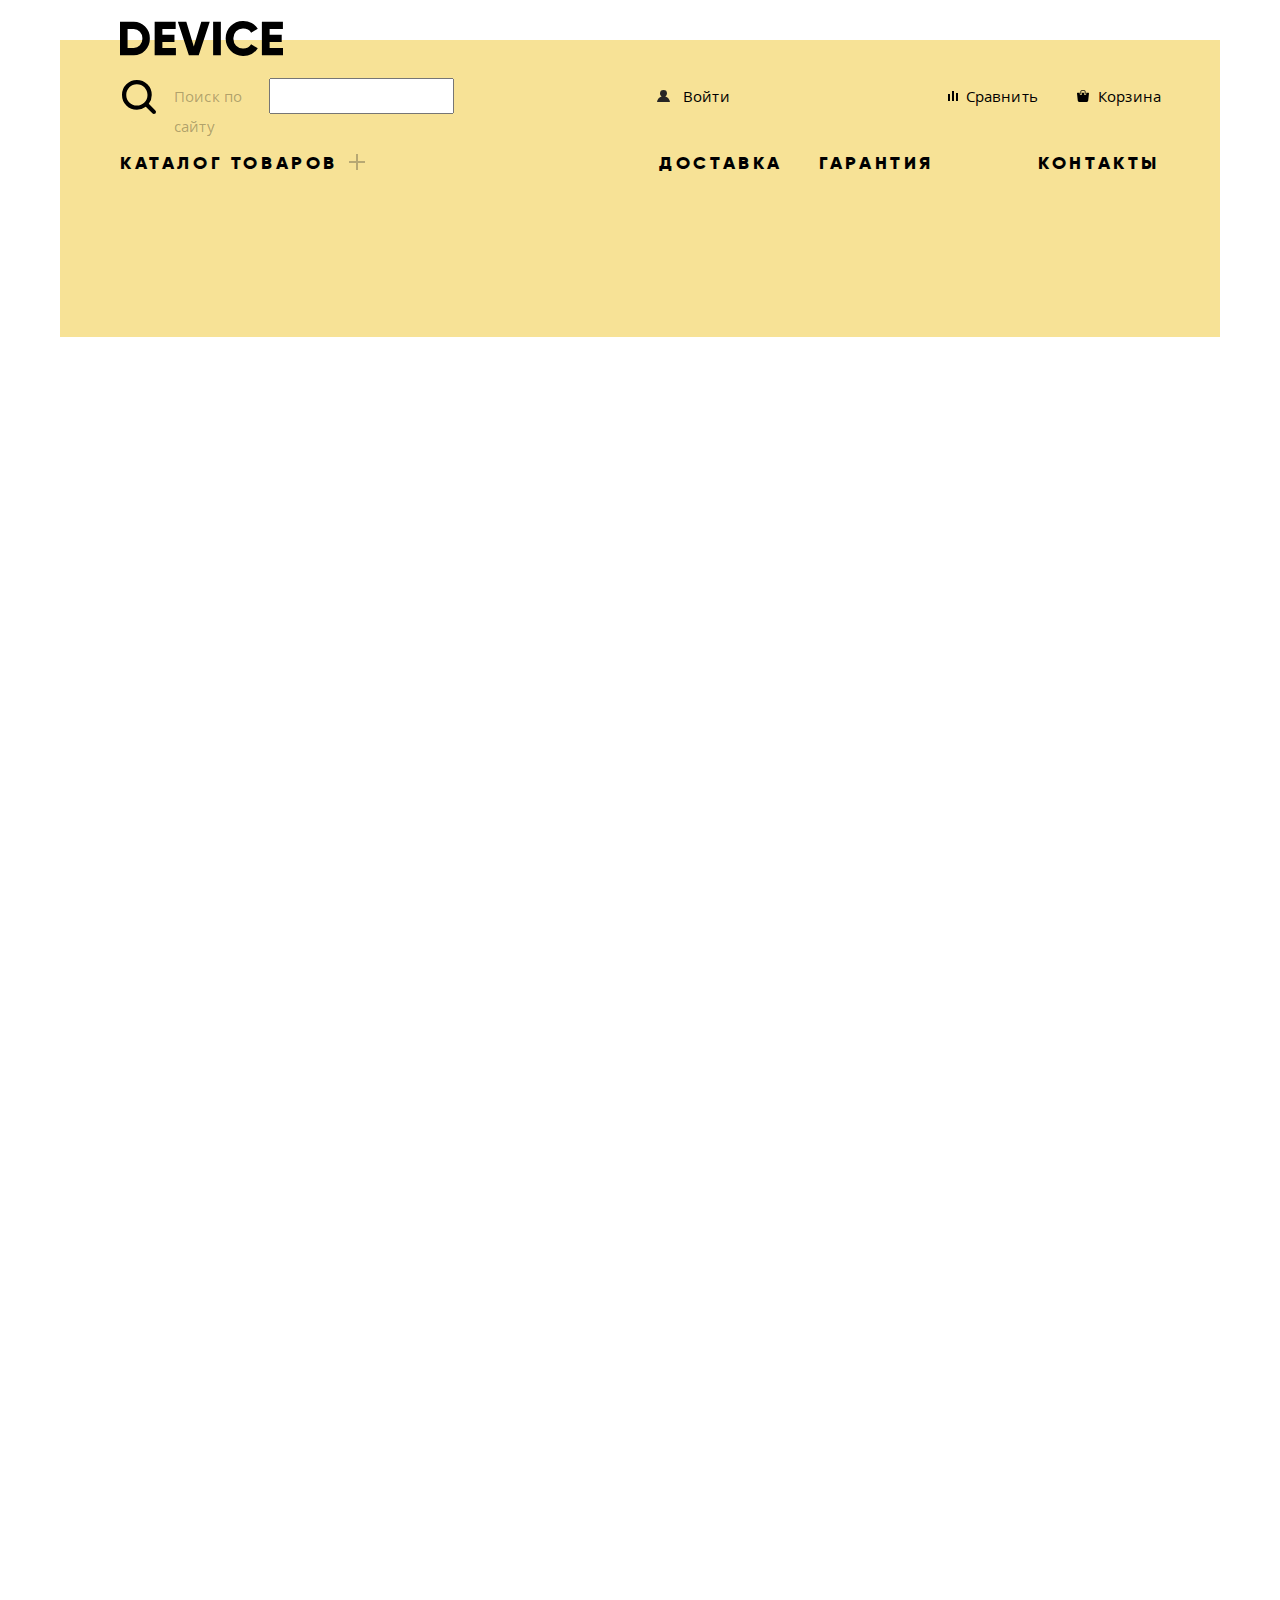
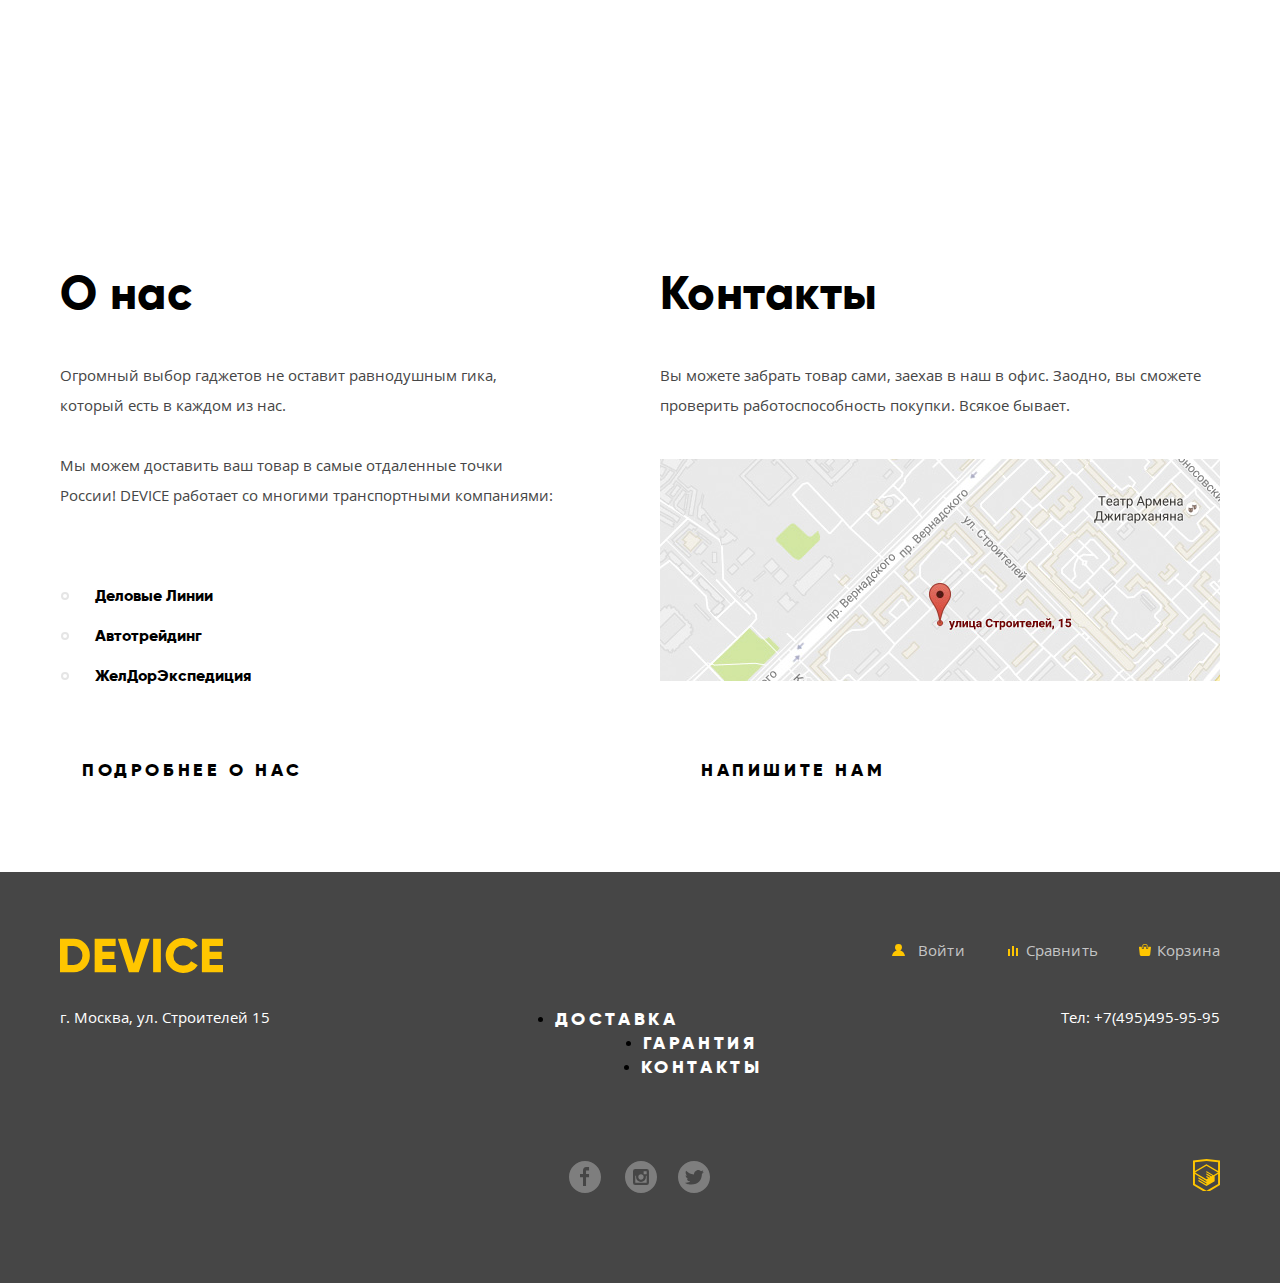
==== index.html @ fe80b80b "Внес правки в задание" ====
<!DOCTYPE html>
<html lang="ru">
  <head>
    <meta charset="utf-8">   
    <title>HTML Academy: Девайс</title>
    <link href="css/normalize.css" rel="stylesheet">
	<link href="css/style.css" rel="stylesheet" type="text/css">
  </head>
  <body>
	<header class="header-index container">
		<section class="user-nav">
			<h3 class="visually-hidden">Личный кабинет</h3>
			<a class="logo-header">
				<img src="img/device.svg" name="Лого" alt="Логотип Device">
			</a>
			<div class="user-nav-wrapper">
				<form class="form-wrapper" action="#" method="post">
					<img class="search-pic" src="img/search.svg">
		        	<label class="form-search" for="search">Поиск по сайту</label>
		       		<input type="search" name="search" id="search">
		       	</form>
	       		<div class="user-list-wrapper">
					<ul class="user-list">
						<li><a class="login-link" href="login.html">Войти</a></li>
					</ul>
					<ul class="purchase-list">
						<li><a class="compare-link" href="#">Сравнить</a></li>
						<li><a class="cart-link" href="#">Корзина</a></li>
					</ul>
				</div>
			</div>
	  	</section>
	    <nav class="header-navigation">
	        <ul class="nav-list">
	        	<li><a class="catalog-link" href="#">Каталог товаров</a>
	        		<ul class="items-list">
	        			<li><a href="#">Виртуальная реальность</a></li>
	        			<li><a href="#">Моноподы для селфи</a></li>
	        			<li><a href="#">Экшн-камер</a></li>
	        			<li><a href="#">Фитнес-браслеты</a></li>
	        			<li><a href="#">Умные часы</a></li>
	        			<li><a href="#">Квадрокоптеры</a></li>
	        		</ul> 
	        	</li>
	        	<li><a href="delivery.html">Доставка</a></li>
	        	<li><a href="warranty.html">Гарантия</a></li>
	        	<li><a href="contacts.html">Контакты</a></li>
	        </ul>
	    </nav>
    </header>
   
    <main class="main-tool">
    	<h1 class="visually-hidden">Интернет магазин DEVICE</h1>
	    <div class="container">
	    	<div class="container-main">
		    	<section class="main-section">
		    		<h2 class="main-head2">О нас</h2>
		    		<p class="main-paragraph">
		    			Огромный выбор гаджетов не оставит равнодушным гика, 
		    			который есть в каждом из нас. 
					</p>
					<p class="main-paragraph">
		    			Мы можем доставить ваш товар в самые отдаленные точки 
		    			России! DEVICE работает со многими транспортными компаниями:
		    		</p>
		    		<ul class="list">
			          	<li><a href="#">Деловые Линии</a></li>
			          	<li><a href="#">Автотрейдинг</a></li>
			         	<li><a href="#">ЖелДорЭкспедиция</a></li>
		     		</ul>
		    		<a class="main-details" href="#">Подробнее о нас</a>
		    	</section>
				<section class="contacts-section">
					<h2 class="contacts-head">Контакты</h2>
					<p class="contacts-text">
						Вы можете забрать товар сами, заехав в наш в офис. Заодно, вы сможете 
						проверить работоспособность покупки. Всякое бывает.
					</p>
					<div class="main-map" id="map">
						<a class="map-link"><img src="img/map-jpg.jpg" alt="Карта"></a>			
					</div>
					<a class="contact-us" href="">Напишите нам</a>
				</section>
			</div>
		</div>
		<div class="popup">
			<form action="#" method="post">
				<p>
					<label for="Ваше имя:">Ваше имя:</label>
					<input type="text" name="Ваше имя:" placeholder="Имя Фамилия">
				<p>
					<label for="Ваш e-mail:">Ваш e-mail:</label>
					<input type="text" name="Ваш e-mail:" placeholder="email@example.c">
				</p>
				<p>
					<textarea name="comment" id="comment-field" rows="10" placeholder="В свободной форме">Текст письма</textarea>
					<input type="submit" value="Отправить">
				</p>
		</form>
		</div>
		<div class="popup">
			<a href="#"><img src="img/map-big-jpg.jpg" alt="Карта"></a>	
		</div>
    </main>
    <footer class="footer-index">
    	<div class="container">
    		<section class="user-nav-footer">
	    		<h3 class="visually-hidden">Личный кабинет</h3>
				<a class="logo-footer"><img src="img/logo_mc.svg" name="Лого" alt="Логотип Device"></a>
				<div class="footer-user-wrapper">
					<ul class="footer-ul">
						<li><a class="login-footer" href="#">Войти</a></li>
					</ul>
					<ul class="footer-pl">
						<li><a class="compare-footer" href="#">Сравнить</a></li>
						<li><a class="cart-footer" href="#">Корзина</a></li>
					</ul>
				</div>
	  		</section>
		  	<div class="footer-inf-part">
				<div class="adress">
					г. Москва, ул. Строителей 15
				</div>
				<div>
					<ul class="footer-nl">
						<li><a href="delivery.html">Доставка</a></li>
						<li><a href="warranty.html">Гарантия</a></li>
						<li><a href="contacts.html">Контакты</a></li>
					</ul>       
			  	</div>
	    		<div class="contact-number">
					Тел: +7(495)495-95-95
				</div>
			</div>
			<div class="footer-buttom">
				<ul class="social-link">
					<li>
						<a class="fb-footer" href="http://www.facebook.com"><span class="visually-hidden">facebook</span></a>
					</li>
					<li>
						<a class="inst-footer" href="http://www.instagram.com"><span class="visually-hidden">instagram</span></a>
					</li>
					<li>
						<a class="tw-footer" href="http://www.twitter.com"><span class="visually-hidden">twitter</span></a>
					</li>	
				</ul>
				<div class="html-ac">
					<a href="http://htmlacademy.ru"><span class="visually-hidden">HTML Academy</span></a>
				</div>
			</div>
    	</div>
    </footer>
</body>
</html>
---- css/style.css ----
@font-face {
	font-family: "Gilroy";
	src: url("../fonts/gilroylight.woff") format("woff");
	font-weight: lighter;
	font-style: normal;
}    

@font-face {
	font-family: "Gilroy";
	src: url("../fonts/gilroylight.woff2") format("woff2");
	font-weight: lighter;
	font-style: normal;
}

@font-face {
  font-family: "Gilroy";
  src: url("../fonts/gilroyextrabold.woff") format("woff");
  font-weight: bold;
  font-style: normal;
}

@font-face {
  font-family: "Gilroy";
  src: url("../fonts/gilroyextrabold.woff2") format("woff2");
  font-weight: bold;
  font-style: normal;
}


@font-face {
	font-family: "OpenSans";
	src: url("../fonts/opensanslight.woff") format("woff");
	font-weight: lighter;
	font-style: normal;
}

@font-face {
  font-family: "OpenSans";
  src: url("../fonts/opensanslight.woff2") format("woff2");
  font-weight: lighter;
  font-style: normal;
}

@font-face {
	font-family: "OpenSans";
	src: url("../fonts/opensans.woff") format("woff");
	font-weight: normal;
	font-style: normal;
}

@font-face {
  font-family: "OpenSans";
  src: url("../fonts/opensans.woff2") format("woff2");
  font-weight: normal;
  font-style: normal;
}

body {
	font-family: "Gilroy", "Arial", sans-serif;
  margin: 0;
  padding: 0;
}

.container {
  box-sizing: border-box;
  width: 1160px;
  margin: 0 auto;
}

.visually-hidden {
  position: absolute;
  clip: rect(0 0 0 0);
  width: 1px;
  height: 1px;
  margin: -1px;
}


/* index.html */
/* классы header начало */
.header-index {
  margin-top: 40px;
  padding-bottom: 161px;
  padding-left: 60px;
  padding-right: 60px;
  /*margin-bottom: ;*/
  background-color: rgba(240, 197, 46, 0.5);
  /*outline: 2px solid fuchsia;*/
}

.popup {
	display: none;
}

.form-wrapper {
  display: flex;
  padding: 0;
  margin: 0;
  justify-content: space-between;
}

.search-pic {
  padding-left: 2px;
  padding-top: 2px;
}

.form-search {
  font-family:"OpenSans", "Arial", sans-serif;
  font-size: 15px;
  font-weight: 300;
  font-style: normal;
  font-stretch: normal;
  line-height: 2;
  letter-spacing: 0.15px;
  text-align: left;
  padding-left: 18px;
  padding-top: 3px;
  color: rgba(0, 0, 0, 0.3);
}

.form-search:hover, 
.form-search:focus {
color: rgba(0, 0, 0, 0.6);
}

.form-search:active {
  color: #000000;
}



.user-nav-wrapper {
  display: flex;
  /*flex-wrap: wrap;*/
  justify-content: space-between;
  margin-top: 18px;
}



.user-nav {

  padding-top: 1px;
  /*outline: 2px solid fuchsia;*/
}


.logo-header {
  display: block;
  width: 163px;
  margin-top: -20px;
  /*outline: 2px solid red;*/
}

.logo-header:hover {
  opacity: 0.6;
}

.logo-header:active {
  opacity: 0.3;
}

.user-list-wrapper {
  display: flex;
  flex-wrap: wrap;
  /*justify-content: flex-end;*/
  padding: 0;
  margin: 0;

}
/*
.user-list {
  display: flex;
  margin: 0;
  padding: 0;
  list-style: none;
  background: rgba(234, 255, 45, 0.2);
  box-shadow: inset 0 0 0 2px rgb(234, 255, 45);
  
}
*/
.user-list {
  display: flex;
  margin: 0;
  padding: 0;

  list-style: none;
  
  
}

.user-list li {
  margin-right: 186px;
  padding-left: 30px;
  
}

.login-link {
  font-family:"OpenSans", "Arial", sans-serif;
  font-size: 15px;
  font-weight: 300;
  font-style: normal;
  font-stretch: normal;
  line-height: 2.4;
  letter-spacing: 0.15px;
  text-align: left;
  color: black;
  text-decoration: none;

  padding-left: 50px;
  position: relative;
  /*
  background: rgba(234, 255, 45, 0.2);
  box-shadow: inset 0 0 0 2px rgb(234, 255, 45);
  */
}

.login-link:hover {
  opacity: 0.6;
}

.login-link:active {
  opacity: 0.3;
}

.login-link::before {
  content: "";
  
  position: absolute;
  top: 4px;
  left: 24px;
  
  width: 16px;
  height: 18px;

  background-image: url("../img/user.svg");
  background-repeat: no-repeat;
  background-position: 0 0; 
}

.login-link:hover::before {
  opacity: 0.6;
}

.login-link:active::before {
  opacity: 0.3;
}

/*.purchase-list {
  display: flex;
  margin: 0;
  padding: 0;
  list-style: none;
  outline: 2px solid orange;
}*/

.purchase-list {
  display: flex;
  margin: 0;
  padding: 0;
  list-style: none;
  
}
.purchase-list li:nth-of-type(1) {
  margin: 0;
  padding: 0;
  margin-right: 10px;
}

.purchase-list li:nth-of-type(2) {
  margin: 0;
  padding: 0;
  margin-right: -1px;
}

.purchase-list a {
  font-family:"OpenSans", "Arial", sans-serif;
  font-size: 15px;
  font-weight: 300;
  font-style: normal;
  font-stretch: normal;
  line-height: 2.4;
  letter-spacing: 0.15px;
  text-align: left;
  color: black;
  text-decoration: none;
}

.purchase-list a:hover {
  opacity: 0.6;
}

.purchase-list a:active {
  opacity: 0.3;
}

.compare-link {
  padding-left: 50px;
  position: relative;
  /*
  background: rgba(234, 255, 45, 0.2);
  box-shadow: inset 0 0 0 2px rgb(234, 255, 45);
  */
}

.compare-link::before {
  content: "";

  position: absolute;
  top: 5px;
  left: 32px;
  
  width: 16px;
  height: 18px;

  background-image: url("../img/compare.svg");
  background-repeat: no-repeat;
  background-position: 0 0; 
}
 
 .cart-link {
  padding-left: 50px;
  position: relative;
  /*
  background: rgba(234, 255, 45, 0.2);
  box-shadow: inset 0 0 0 2px rgb(234, 255, 45);
  */

} 
.cart-link::before {
  content: "";

  position: absolute;
  top: 4px;
  left: 29px;
  
  width: 16px;
  height: 18px;

  background-image: url("../img/cart.svg");
  background-repeat: no-repeat;
  background-position: 0 0; 
}


/* пока это класс без свойств 
.header-navigation {
  */



.nav-list {
  display: flex;
  justify-content: space-between;
  margin: 0;
  padding: 0;
  margin-top: 38px;
  list-style: none;
  /*outline: 2px solid green;*/
}

.nav-list li {
  /*outline: 1px dotted fuchsia;*/
}

.nav-list li a {
  /*outline: 1px dashed blue;*/
}

.nav-list li:nth-of-type(1) {
  margin-right: 320px;
}
.nav-list li:nth-of-type(2) {
  margin-right: 35px;
}
.nav-list li:nth-of-type(3) {
  margin-right: 103px;
}


.nav-list a{
  font-size: 18px;
  font-weight: 800;
  font-style: normal;
  font-stretch: normal;
  line-height: 1.33;
  letter-spacing: 3.6px;
  text-align: left;
  color: #000000;
  text-transform: uppercase;
  text-decoration: none;
}

.nav-list a:hover {
  opacity: 0.6
}

.nav-list a:active {
  opacity: 0.3
}

.catalog-link {
  position: relative;
  /*
  background: rgba(234, 255, 45, 0.2);
  box-shadow: inset 0 0 0 2px rgb(234, 255, 45);
  */
}

.catalog-link::after {
  content: "";
  position: absolute;
  top: 2px;
  right: -27px;
  
  width: 16px;
  height: 18px;

  background-image: url("../img/plus.svg");
  background-repeat: no-repeat;
  background-position: 0 0; 
  opacity: 0.3;
}

.catalog-link:hover::after {
  opacity: 0.3;
}

.catalog-link:active::after {
  opacity: 0.3;
}


.items-list {
  list-style: none;
  margin: 0;
  padding: 0;
  display: none;
}

.items-list a {
  font-family:"OpenSans", "Arial", sans-serif;
  font-size: 15px;
  font-weight: 300;
  font-style: normal;
  font-stretch: normal;
  line-height: 2.4;
  letter-spacing: 0.15px;
  text-align: left;
  color: #000000;
  text-transform: none;
  text-decoration: none;
}

.items-list a:hover {
  opacity: 0.6;
}

.items-list a:active {
  opacity: 0.3;
}

.header-navigation {


}
/* классы в header закончились */
/* классы в main, начало*/

.main-tool {
  margin-top: 1467px;
  margin-bottom: 89px;
}

.container-main {
  display: flex;
  justify-content: space-between;
  padding-top: 27px;
  /*outline: 2px solid green;*/
}


.main-section {
  /*outline: 2px solid lightblue;*/
  margin: 0;
  padding: 0;
  padding-right: 105px;
}


.main-head2 {
  margin-bottom: 42px;
  font-family:"Gilroy", "Arial", sans-serif;
  font-size: 47px;
  font-weight: 800;
  font-style: normal;
  font-stretch: normal;
  line-height: 1.02;
  letter-spacing: 0.47px;
  text-align: left;
  color: #000000;

}
.main-paragraph {
  margin-top: 0;
  margin-bottom: 30px;
  
  
  font-family:"OpenSans", "Arial", sans-serif;
  font-size: 15px;
  font-weight: 300;
  font-style: normal;
  font-stretch: normal;
  line-height: 2;
  letter-spacing: normal;
  text-align: left;
  color: #464646;
}


.list {
  margin: 0;
  padding: 0;
  margin-top: 66px;
  margin-bottom: 63px;
  list-style: none;
}

.list a{
  font-family:"Gilroy", "Arial", sans-serif;
  font-size: 16px;
  font-weight: 800;
  line-height: 2.5;
  color: #000000;
  text-decoration: none;
}
.list li {
  margin: 0;
  padding: 0;
  margin-left: 35px;
  position: relative;
}

.list li::before {
  content: "";

  width: 4px;
  height: 4px;
  border: 2px solid #e5e5e5;
  border-radius: 50%;
  position: absolute;
  
  left: -34px;
  top: 16px;

}


.main-details {
  margin: 0;
  padding: 0;
  margin-left: 22px;
  font-family:"Gilroy", "Arial", sans-serif;
  font-size: 18px;
  font-weight: 800;
  font-style: normal;
  font-stretch: normal;
  line-height: 1.33;
  letter-spacing: 3.6px;
  text-align: center;
  color: #000000;
  text-decoration: none;
  text-transform: uppercase;
}

.contacts {
  font-family:"Gilroy", "Arial", sans-serif;
  font-size: 47px;
  font-weight: 800;
  font-style: normal;
  font-stretch: normal;
  line-height: 1.02;
  letter-spacing: 0.47px;
  text-align: left;
  color: #000000;

}


.contacts-section {
  margin: 0;
  padding: 0;
  
}


.contacts-head {
  margin-bottom: 42px;
  font-family:"Gilroy", "Arial", sans-serif;
  font-size: 47px;
  font-weight: 800;
  font-style: normal;
  font-stretch: normal;
  line-height: 1.02;
  letter-spacing: 0.47px;
  text-align: left;
  color: #000000;
}

.contacts-text {
  margin: 0;
  padding: 0;
  margin-top: 5px;
  margin-bottom: 39px;
  font-family:"OpenSans", "Arial", sans-serif;
  font-size: 15px;
  font-weight: 300;
  font-style: normal;
  font-stretch: normal;
  line-height: 2;
  letter-spacing: normal;
  text-align: left;
  color: #464646;
}


.main-map {
  margin: 0;
  padding: 0;
  margin-bottom: 74px;
}



.contact-us {
  margin: 0;
  padding: 0;
  margin-left: 41px;
  font-family:"Gilroy", "Arial", sans-serif;
  font-size: 18px;
  font-weight: 800;
  font-style: normal;
  font-stretch: normal;
  line-height: 1.33;
  letter-spacing: 3.6px;
  text-align: center;
  color: #000000;
  text-decoration: none;
  text-transform: uppercase;
}

/* классы в main закончились */
/* классы в footer начало */

.user-nav-footer {
  display: flex; 
  justify-content: space-between;
  padding-top: 1px;
  margin-bottom: 15px;
  /*outline: 2px solid fuchsia;*/
}


.footer-user-wrapper {
  display: flex;
  justify-content: flex-end;
  margin-top: 14px;
  /*outline: 2px solid blue;*/

}

.footer-ul {
  display: flex;
  margin: 0;
  padding: 0;
  margin-right: -21px;
  list-style: none;
  /*outline: 2px solid black;*/
}

.footer-ul li {
  padding: 0;
  margin: 0;
}
  

  /*outline: 2px dotted blue;*/


/*
.footer-ul li:nth-of-type(1) {
  padding-left: 27px;
}
*/

.login-footer {
  font-family:"OpenSans", "Arial", sans-serif;
  font-size: 15px;
  font-weight: 300;
  font-style: normal;
  font-stretch: normal;
  line-height: 2.4;
  letter-spacing: 0.15px;
  text-align: left;
  color: rgba(255, 255, 255, 0.7);
  text-decoration: none;

  padding-left: 50px;
  position: relative;
  /*
  background: rgba(234, 255, 45, 0.2);
  box-shadow: inset 0 0 0 2px rgb(234, 255, 45);
  */
}

.login-footer:hover {
  color: rgba(255, 255, 255, 1);
}

.login-footer:active {
  color: rgba(255, 255, 255, 0.3);
}


.login-footer::before {
  content: "";
  
  position: absolute;
  top: 4px;
  left: 24px;
  
  width: 16px;
  height: 18px;

  background-image: url("../img/user_footer.svg");
  background-repeat: no-repeat;
  background-position: 0 0; 
}

.login-footer:hover::before {
  opacity: 0.6;
}

.login-footer:active::before {
  opacity: 0.3;
}

.footer-pl {
  display: flex;
  margin: 0;
  padding: 0;
  list-style: none;
  /*outline: 2px solid orange;*/
  
}

.footer-pl li {
  margin: 0;
  padding: 0;
  margin-left: 20px;
  /*outline: 1px dotted yellow;*/
}

.footer-pl li:nth-of-type(1) {
  margin-left: 32px;
}

.footer-pl li:nth-of-type(2) {
  margin-left: 9px;
}

.footer-pl a {
  font-family:"OpenSans", "Arial", sans-serif;
  font-size: 15px;
  font-weight: 300;
  font-style: normal;
  font-stretch: normal;
  line-height: 2.4;
  letter-spacing: 0.15px;
  text-align: left;
  color: rgba(255, 255, 255, 0.7);
  text-decoration: none;
}

.footer-pl a:hover {
  color: rgba(255, 255, 255, 1);
}

.footer-pl a:active {
  color: rgba(255, 255, 255, 0.3);
}


.compare-footer {
  padding-left: 50px;
  position: relative;
  /*
  background: rgba(234, 255, 45, 0.2);
  box-shadow: inset 0 0 0 2px rgb(234, 255, 45);
  */
}

.compare-footer::before {
  content: "";
  
  position: absolute;
  top: 6px;
  left: 32px;
  
  width: 16px;
  height: 18px;

  background-image: url("../img/compare_footer.svg");
  background-repeat: no-repeat;
  background-position: 0 0; 
}

.compare-footer:hover::before {
  opacity: 0.6;
}

.compare-footer:active::before {
  opacity: 0.3;
}

.cart-footer {
  padding-left: 50px;
  position: relative;
  /*
  background: rgba(234, 255, 45, 0.2);
  box-shadow: inset 0 0 0 2px rgb(234, 255, 45);
  */
}

.cart-footer::before {
  content: "";
  
  position: absolute;
  top: 4px;
  left: 32px;
  
  width: 16px;
  height: 18px;

  background-image: url("../img/cart_footer.svg");
  background-repeat: no-repeat;
  background-position: 0 0; 
}

.cart-footer:hover::before {
  opacity: 0.6;
}

.cart-footer:active::before {
  opacity: 0.3;
}




.footer-inf-part {
  display: flex;
  justify-content: space-between;
  margin: 0;
  padding: 0;
  list-style: none;
}

.adress-ct {
  display: flex;
  margin: 0;
  padding: 0;
  font-family:"OpenSans", "Arial", sans-serif;
  font-size: 15px;
  font-style: normal;
  font-stretch: normal;
  line-height: 2;
  letter-spacing: normal;
  margin-top: 10px;
  margin-right: 5px;
  color: #ffffff;
  /*outline: 2px solid orange;*/
}

.footer-nl-ct {
  display: flex;
  margin: 0;
  padding: 0;
  margin-top: 17px;
  list-style: none;
  justify-content: space-between;
}

.footer-nl-ct li:nth-of-type(1) {
  margin-left: -54px;
}
.footer-nl-ct li:nth-of-type(2) {
  margin-left: 34px;
}
.footer-nl-ct li:nth-of-type(3) {
  margin-left: 32px;
}

.footer-nl-ct a{
  font-family:"Gilroy", "Arial", sans-serif;
  font-size: 18px;
  font-weight: 800;
  font-style: normal;
  font-stretch: normal;
  line-height: 1.33;
  letter-spacing: 3.6px;
  text-align: left;
  color: #ffffff;
  text-transform: uppercase;
  text-decoration: none;
}

.footer-nl-ct a:hover {
  opacity: 0.6
}

.footer-nl-ct a:active {
  opacity: 0.3
}

.contact-number-ct {
  font-family:"OpenSans", "Arial", sans-serif;
  font-size: 15px;
  font-weight: 300;
  font-style: normal;
  font-stretch: normal;
  line-height: 2;
  letter-spacing: normal;
  margin-top: 10px;
  margin-left: 5px;
  color: #ffffff;
}

.footer-buttom-ct {
  display: flex;
  margin: 0;
  padding: 0;
  margin-top: 37px;
  justify-content: space-between;
  /*outline: 2px solid green;*/
}

.social-link-ct {
  display: flex;
  margin: 0;
  padding: 0;
  margin-left: 470px;
  justify-content: space-between;
  text-decoration: none;
  list-style: none;
  /*outline: 2px solid green;*/
}


.social-link-ct li:nth-of-type(1) {
  margin-left: 7px;
}
.social-link-ct li:nth-of-type(2) {
  margin-left: 6px;
}
.social-link-ct li:nth-of-type(3) {
  margin-left: 3px;
}

.social-link-ct a {
  font-family:"OpenSans", "Arial", sans-serif;
  font-size: 15px;
  font-weight: 300;
  font-style: normal;
  font-stretch: normal;
  line-height: 2.4;
  letter-spacing: 0.15px;
  text-align: left;
  color: rgba(255, 255, 255, 0.3);
  text-decoration: none;
}

.social-link-ct a:hover {
  color: rgba(255, 255, 255, 0.6);
}

.social-link-ct a:active {
  color: rgba(255, 255, 255, 0.1);
}

.fb-footer-ct {
  padding-left: 50px;
  position: relative;
  /*
  background: rgba(234, 255, 45, 0.2);
  box-shadow: inset 0 0 0 2px rgb(234, 255, 45);
  */
}

.fb-footer-ct::before {
  content: "";
  
  position: absolute;
  top: 6px;
  left: 32px;
  
  width: 35px;
  height: 32px;

  background-image: url("../img/fb.svg");
  background-repeat: no-repeat;
  background-position: 0 0;
  opacity: 0.3;
}

.fb-footer-ct:hover::before {
  opacity: 0.6;
}

.fb-footer-ct:active::before {
  opacity: 0.3;
}

.inst-footer-ct {
  padding-left: 50px;
  position: relative;
  /*
  background: rgba(234, 255, 45, 0.2);
  box-shadow: inset 0 0 0 2px rgb(234, 255, 45);
  */
}

.inst-footer-ct::before {
  content: "";
  
  position: absolute;
  top: 6px;
  left: 32px;
  
  width: 35px;
  height: 32px;

  background-image: url("../img/inst.svg");
  background-repeat: no-repeat;
  background-position: 0 0; 
  opacity: 0.3;
}

.inst-footer-ct:hover::before {
  opacity: 0.6;
}

.inst-footer-ct:active::before {
  opacity: 0.3;
}

.tw-footer-ct {
  padding-left: 50px;
  position: relative;
  /*
  background: rgba(234, 255, 45, 0.2);
  box-shadow: inset 0 0 0 2px rgb(234, 255, 45);
  */
}

.tw-footer-ct::before {
  content: "";
  
  position: absolute;
  top: 6px;
  left: 32px;
  
  width: 35px;
  height: 32px;

  background-image: url("../img/tw.svg");
  background-repeat: no-repeat;
  background-position: 0 0; 
  opacity: 0.3;
}

.tw-footer-ct:hover::before {
  opacity: 0.6;
}

.tw-footer-ct:active::before {
  opacity: 0.3;
}

.html-ac-ct {
  display: flex;
  margin: 0;
  padding: 0;
  margin-left: 0px;
  text-decoration: none;
  list-style: none;
  /*outline: 2px solid red;*/
}

.html-ac-ct a {
  font-family:"OpenSans", "Arial", sans-serif;
  font-size: 15px;
  font-weight: 300;
  font-style: normal;
  font-stretch: normal;
  line-height: 2.4;
  letter-spacing: 0.15px;
  text-align: left;
  color: rgba(255, 255, 255, 0.3);
  text-decoration: none;
}

.html-ac-ct a:hover {
  color: rgba(255, 255, 255, 0.6);
}

.html-ac-ct a:active {
  color: rgba(255, 255, 255, 0.1);
}

.html-ac-ct {
  padding-left: 50px;
  position: relative;
  /*
  background: rgba(234, 255, 45, 0.2);
  box-shadow: inset 0 0 0 2px rgb(234, 255, 45);
  */
}

.html-ac-ct::before {
  content: "";
  
  position: absolute;
  top: 12px;
  left: 23px;
  
  width: 35px;
  height: 32px;

  background-image: url("../img/logo-htmlacademy.svg");
  background-repeat: no-repeat;
  background-position: 0 0;
  opacity: 1;
}

.html-ac-ct:hover::before {
  opacity: 0.6;
}

.html-ac-ct:active::before {
  opacity: 0.3;
}

<!------------------------>

.footer-nl {
  display: flex;
  margin: 0;
  padding: 0;
  margin-top: 17px;
  list-style: none;
  justify-content: space-between;
}

.footer-nl li:nth-of-type(1) {
  margin-left: -54px;
}
.footer-nl li:nth-of-type(2) {
  margin-left: 34px;
}
.footer-nl li:nth-of-type(3) {
  margin-left: 32px;
}

.footer-nl a{
  font-family:"Gilroy", "Arial", sans-serif;
  font-size: 18px;
  font-weight: 800;
  font-style: normal;
  font-stretch: normal;
  line-height: 1.33;
  letter-spacing: 3.6px;
  text-align: left;
  color: #ffffff;
  text-transform: uppercase;
  text-decoration: none;
}

.footer-nl a:hover {
  opacity: 0.6
}

.footer-nl a:active {
  opacity: 0.3
}






.adress {
  display: flex;
  margin: 0;
  padding: 0;
  font-family:"OpenSans", "Arial", sans-serif;
  font-size: 15px;
  font-style: normal;
  font-stretch: normal;
  line-height: 2;
  letter-spacing: normal;
  margin-top: 10px;
  margin-right: 5px;
  color: #ffffff;
  /*outline: 2px solid orange;*/
}

.contact-number {
  font-family:"OpenSans", "Arial", sans-serif;
  font-size: 15px;
  font-weight: 300;
  font-style: normal;
  font-stretch: normal;
  line-height: 2;
  letter-spacing: normal;
  margin-top: 10px;
  margin-left: 5px;
  color: #ffffff;
  /*outline: 2px solid gray;*/
}

/*
.social-sites {
  display: flex;
  margin: 0;
  padding: 0;
  margin-bottom: 15px;
  margin-left: 479px;
  text-decoration: none;
  list-style: none;
  outline: 2px solid red;
}
*/
/*
.social-sites {
  display: flex;
  align-items: center;
  justify-content: center;
  width: 43px;
  height: 43px;
}

/*
.social-sites li:nth-of-type(1) {
  padding-left: 15px;
}
.social-sites li:nth-of-type(2) {
  padding-left: 15px;
}
.social-sites li:nth-of-type(3) {
  padding-left: 15px;
  padding-right: 15px;
}
*/


/*
.footer {

}
*/
.logo-footer {
  display: block;
  width: 163px;
  margin-top: 20px;
  /*outline: 2px solid red;*/
}

.logo-footer:hover {
  opacity: 0.6;
}

.logo-footer:active {
  opacity: 0.3;
}

.footer-index {
  padding-top: 45px;
  padding-bottom: 100px;
  background-color: #464646;
  /*outline: 2px solid fuchsia;*/
  
}



/* catalog.html */
/*
.header-catalog {
  margin-left: 140px;
  margin-right: 140px;
  margin-top: 40px;
  padding-bottom: 166px;
  background-color: rgba(240, 197, 46, 0.5);
  outline: 2px solid fuchsia;
}
*/

.header-catalog {
  margin-top: 40px;
  padding-bottom: 47px;
  padding-left: 60px;
  padding-right: 60px;
  /*margin-bottom: ;*/
  background-color: rgba(240, 197, 46, 0.5);
  /*outline: 2px solid fuchsia;*/
}

.catalog-head {
  margin: 0;
  padding: 0;
  margin-top: 39px;
  margin-left: 59px;
  font-family:"Gilroy", "Arial", sans-serif;
  font-size: 47px;
  font-weight: 800;
  font-style: normal;
  font-stretch: normal;
  line-height: 1.02;
  letter-spacing: 0.47px;
  text-align: left;
  color: #000000;
}

.super-container {
  display: flex;
  padding: 0;
  margin: 0;
  margin-top: 114px;
  margin-bottom: 271px;
  justify-content: space-between;
  /*outline: 2px dotted pink;*/
}

.container-lvl1 {
  width: 180px;
  margin-top: 153px;
  /*outline: 2px dotted green;*/
}

.container-lvl2 {
  width: 800px;
  /*outline: 2px dotted purple;*/
}

/*
.user-list-cat {
  display: flex;
  margin: 0;
  padding: 0;
  list-style: none;
  
  
}

.user-list-cat li {
  margin-right: 185px;
  
}


.login-link-ct {
  font-family:"OpenSans", "Arial", sans-serif;
  font-size: 15px;
  font-weight: 300;
  font-style: normal;
  font-stretch: normal;
  line-height: 2.4;
  letter-spacing: 0.15px;
  text-align: left;
  color: black;
  text-decoration: none;

  padding-left: 50px;
  position: relative;
  
}

.login-link-ct:hover {
  opacity: 0.6;
}

.login-link-ct:active {
  opacity: 0.3;
}

.login-link-ct::before {
  content: "";
  
  position: absolute;
  top: 4px;
  left: 24px;
  
  width: 16px;
  height: 18px;

  background-image: url("../img/user.svg");
  background-repeat: no-repeat;
  background-position: 0 0; 
}

.login-link-ct:hover::before {
  opacity: 0.6;
}

.login-link-ct:active::before {
  opacity: 0.3;
}
*/


.div-list {
  display: flex;
  padding: 0;
  margin: 0;
  margin-bottom: 15px;
  justify-content: space-between;
  /*outline: 2px solid brown;*/

}



.list-nav {
  display: flex;
  padding: 0;
  margin: 0;
  margin-top: 25px;
  margin-left: 12px;
  list-style: none;
}

.list-nav li {
  padding: 0;
  margin: 0;
  margin-left: 20px;
  margin-right: 14px;
  color: rgba(0, 0, 0, 0.3);
  /*outline: 2px dotted blue;*/
}

.list-nav li:nth-of-type(1) a{
  margin-left: 27px;

}

.arrow {
  position: relative;
}

.arrow::after {
  content: "";
  
  position: absolute;
  top: 7px;
  left: 68px;
  
  width: 35px;
  height: 32px;

  background-image: url("../img/nav-arrow.svg");
  background-repeat: no-repeat;
  background-position: 0 0;
  opacity: 1;
}

.arrow:hover::after {
  opacity: 0.6;
}

.arrow:active::after {
  opacity: 0.3;
}


.arrow-2 {
  position: relative;
}

.arrow-2::after {
  content: "";
  
  position: absolute;
  top: 7px;
  left: 130px;
  
  width: 35px;
  height: 32px;

  background-image: url("../img/nav-arrow.svg");
  background-repeat: no-repeat;
  background-position: 0 0;
  opacity: 1;
}

.arrow-2:hover::after {
  opacity: 0.6;
}

.arrow-2:active::after {
  opacity: 0.3;
}



.list-nav a{
  font-family:"OpenSans", "Arial", sans-serif;
  font-size: 14px;
  font-weight: 300;
  font-style: normal;
  font-stretch: normal;
  line-height: 1.71;
  letter-spacing: 0.14px;
  text-align: left;
  color: rgba(0, 0, 0, 0.3);
  text-decoration: none;
}

.list-nav a:hover {
  color: rgba(0, 0, 0, 0.6);
}

.list-nav a:active {
 color: #000000;
}


.color-form {
  margin: 0;
  padding: 0;
  margin-left: 59px;
  font-family:"Gilroy", "Arial", sans-serif;
  font-size: 18px;
  font-weight: 800;
  font-style: normal;
  font-stretch: normal;
  line-height: 1.33;
  letter-spacing: 0.18px;
  text-align: left;
  color: #000000;
}

.color-list {
  list-style: none;
}

.color-list label{
  font-family:"OpenSans", "Arial", sans-serif;
  font-size: 14px;
  font-weight: 300;
  font-style: normal;
  font-stretch: normal;
  line-height: 2.86;
  letter-spacing: 0.14px;
  text-align: left;
  color: #000000;
  text-decoration: none;
}

.checkbox-type {
  width: 27px;
  height: 23px;
  object-fit: contain;
}

.checkbox-type:hover {
  opacity: 0.6;
}

.checkbox-type:action {
  width: 1440px;
  height: 6228px;
  object-fit: contain;
}


.Bluetooth-form {
  font-family:"Gilroy", A"Arial", sans-serif;
  font-size: 18px;
  font-weight: 800;
  font-style: normal;
  font-stretch: normal;
  line-height: 1.33;
  letter-spacing: 0.18px;
  text-align: left;
  color: #000000;
}

.Bluetooth-list {
  list-style: none;
}

.Bluetooth-list label{
  font-family:"OpenSans", "Arial", sans-serif;
  font-size: 14px;
  font-weight: 300;
  font-style: normal;
  font-stretch: normal;
  line-height: 2.86;
  letter-spacing: 0.14px;
  text-align: left;
  color: #000000;
  text-decoration: none;
}

.radio-type {
  width: 25px;
  height: 25px;
  object-fit: contain;
}

.radio-type:hover {
  object-fit: contain;
  opacity: 0.6;
}

.radio-type:action {
  width: 1440px;
  height: 6228px;
  object-fit: contain;
}

.submit-button {
  font-family:"Gilroy", "Arial", sans-serif;
  font-size: 18px;
  font-weight: 800;
  font-style: normal;
  font-stretch: normal;
  line-height: normal;
  letter-spacing: 3.6px;
  text-align: center;
  color: #000000;

}

/*пока пустой класс
.items-head {

}
 */

.sort-head {
  font-family:"Gilroy", "Arial", sans-serif;
  font-size: 16px;
  font-weight: 800;
  font-style: normal;
  font-stretch: normal;
  line-height: 1.5;
  letter-spacing: 3.2px;
  text-align: left;
  color: #000000;
  text-transform: uppercase;
}



.sort-func {
  display: flex;
  padding: 0;
  margin: 0;
  justify-content: space-around;
  list-style: none;
  /*outline: 2px solid red;*/
}

.sort-func li {
  padding: 0;
  margin: 0;
  padding-left: 20px;
}

.sort-func {
  display: flex;
  padding: 0;
  margin: 0;
  justify-content: space-around;
  /*outline: 2px solid red;*/
}

.sort-func li {
  padding: 0;
  margin: 0;
  padding-left: 20px;
}

.sort-func a {
  font-family:"OpenSans", "Arial", sans-serif;
  font-size: 14px;
  font-weight: normal;
  font-style: normal;
  font-stretch: normal;
  line-height: 1.29;
  letter-spacing: normal;
  text-align: left;
  color: rgba(0, 0, 0, 0.3);
  text-decoration: none;
}

.sort-func a:hover {
  color: rgba(0, 0, 0, 0.6);
}

.sort-func a:action {
  font-family:"OpenSans", "Arial", sans-serif;
  font-size: 14px;
  font-weight: normal;
  font-style: normal;
  font-stretch: normal;
  line-height: 1.29;
  letter-spacing: normal;
  text-align: left;
  color: #000000;
}

.items-description {
  display: flex;
  flex-wrap: wrap;
  padding: 0;
  margin: 0;
  width: 100%;
  /*justify-content: space-around;*/
  list-style: none;
}


.items-description a {
  font-family:"Gilroy", "Arial", sans-serif;
  font-size: 18px;
  font-weight: 800;
  font-style: normal;
  font-stretch: normal;
  line-height: 1.33;
  letter-spacing: 0.18px;
  text-align: left;
  color: #000000;
  text-decoration: none;
}

.catalog-item {
  width: 361px;
  min-height: 285px;
  margin-bottom: 20px;
  margin-left: auto;
  /*outline: 2px dotted black;*/
}


/*
.item-text {
  display: flex;
  padding: 0;
  margin: 0;
  outline: 2px dotted green;
}
*/

.price-items{
  font-size: 16px;
  font-weight: 300;
  font-style: normal;
  font-stretch: normal;
  line-height: 1.5;
  letter-spacing: 0.16px;
  text-align: right;
  color: #464646;
}

.separator-h {
  display: flex;
  padding: 0;
  margin: 0;
  justify-content: space-between;
}

.separator-h a {
  padding-right: 15px;
}

.footer-inf-wrap {
  display: flex;
  justify-content: space-between;
  margin: 0;
  padding: 0;
  list-style: none;
}

.footer-catalog {
  
  padding-top: 64px;
  padding-bottom: 100px;
  background-color: #464646;
}


.logo-footer-cat {
  display: block;
  width: 163px;
  margin-top: 20px;
  /*outline: 2px solid red;*/
}

.logo-footer:hover {
  opacity: 0.6;
}

.logo-footer:active {
  opacity: 0.3;
}

.nav-footer {
  display: flex;
  margin: 0;
  padding: 0;
  padding-top: 1px;
  margin-bottom: 15px;
  justify-content: space-between;
  list-style: none;
}

.info-user {
  display: flex;
  margin: 0;
  padding: 0;
  margin-top: -4px;
  justify-content: space-between;
  list-style: none;
  
}

.info-wrapper {
  display: flex;
  margin: 0;
  padding: 0;
  margin-right: 9px;
  list-style: none;
}

.info-wrapper li {
  margin: 0;
  padding: 0;
  margin-left: 16px;
  /*outline: 1px dotted yellow;*/
}

.info-wrapper li:nth-of-type(1) a{
  margin-left: 27px;
  color: rgba(255, 255, 255, 0.7);
}

.petuhov {
  
  font-family:"OpenSans", "Arial", sans-serif;
  font-size: 15px;
  font-weight: 300;
  font-style: normal;
  font-stretch: normal;
  line-height: 2.4;
  letter-spacing: 0.15px;
  text-align: left;
  color: rgba(255, 255, 255, 0.7);
  text-decoration: none;
  
  padding-left: 50px;
  position: relative;
}


.petuhov::before {
  content: "";
  
  position: absolute;
  top: 4px;
  left: 24px;
  
  width: 16px;
  height: 18px;

  background-image: url("../img/user_footer.svg");
  background-repeat: no-repeat;
  background-position: 0 0; 
}


.info-wrapper a {
  font-family:"OpenSans", "Arial", sans-serif;
  font-size: 15px;
  font-weight: 300;
  font-style: normal;
  font-stretch: normal;
  line-height: 2.4;
  letter-spacing: 0.15px;
  text-align: left;
  color: rgba(255, 255, 255, 0.7);
  text-decoration: none;
}

.info-wrapper a:hover {
  color: rgba(255, 255, 255, 1);
}

.info-wrapper a:active {
  color: rgba(255, 255, 255, 0.3);
}

/*----------------------------*/


.purchase-footer {
  display: flex;
  margin: 0;
  padding: 0;
  list-style: none;
  
}
.purchase-footer li:nth-of-type(1) {
  margin: 0;
  padding: 0;
  margin-right: 10px;
}

.purchase-footer li:nth-of-type(2) {
  margin: 0;
  padding: 0;
  margin-right: -2px;
}

.purchase-footer a {
  font-family:"OpenSans", "Arial", sans-serif;
  font-size: 15px;
  font-weight: 300;
  font-style: normal;
  font-stretch: normal;
  line-height: 2.4;
  letter-spacing: 0.15px;
  text-align: left;
  color: rgba(255, 255, 255, 0.7);
  text-decoration: none;
}

.purchase-footer a:hover {
  color: rgba(255, 255, 255, 1);
}

.purchase-footer a:active {
  color: rgba(255, 255, 255, 0.3);
}



.compare-footer-ct {
  padding-left: 50px;
  position: relative;
}

.compare-footer-ct::before {
  content: "";
  
  position: absolute;
  top: 6px;
  left: 32px;
  
  width: 16px;
  height: 18px;

  background-image: url("../img/compare_footer.svg");
  background-repeat: no-repeat;
  background-position: 0 0;  
}
 
 .compare-footer-ct:hover::before {
  opacity: 0.6;
}

.compare-footer-ct:active::before {
  opacity: 0.3;
}


.cart-footer-ct {
  padding-left: 50px;
  position: relative;
}

.cart-footer-ct::before {
  content: "";
  
  position: absolute;
  top: 4px;
  left: 32px;
  
  width: 16px;
  height: 18px;

  background-image: url("../img/cart_footer.svg");
  background-repeat: no-repeat;
  background-position: 0 0; 
}

.cart-footer-ct:hover::before {
  opacity: 0.6;
}

.cart-footer-ct:active::before {
  opacity: 0.3;
}












/*--------------------------*/
/* классы изображений */

.compare-footer {
  padding-left: 50px;
  position: relative;
  /*
  background: rgba(234, 255, 45, 0.2);
  box-shadow: inset 0 0 0 2px rgb(234, 255, 45);
  */
}

.compare-footer::before {
  content: "";
  
  position: absolute;
  top: 6px;
  left: 32px;
  
  width: 16px;
  height: 18px;

  background-image: url("../img/compare_footer.svg");
  background-repeat: no-repeat;
  background-position: 0 0; 
}

.cart-footer {
  padding-left: 50px;
  position: relative;
  /*
  background: rgba(234, 255, 45, 0.2);
  box-shadow: inset 0 0 0 2px rgb(234, 255, 45);
  */
}

.cart-footer::before {
  content: "";
  
  position: absolute;
  top: 4px;
  left: 32px;
  
  width: 16px;
  height: 18px;

  background-image: url("../img/cart_footer.svg");
  background-repeat: no-repeat;
  background-position: 0 0; 
}

.buttom-login-link {
 display: flex;
 margin: 0;
 padding: 0;
 justify-content: space-between;

 }


.footer-buttom {
  display: flex;
  margin: 0;
  padding: 0;
  margin-top: 51px;
  justify-content: space-between;
  /*outline: 2px solid green;*/
}

.social-link {
  display: flex;
  margin: 0;
  padding: 0;
  margin-left: 470px;
  justify-content: space-between;
  text-decoration: none;
  list-style: none;
  /*outline: 2px solid green;*/
}


.social-link li:nth-of-type(1) {
  margin-left: 7px;
}
.social-link li:nth-of-type(2) {
  margin-left: 6px;
}
.social-link li:nth-of-type(3) {
  margin-left: 3px;
}

.social-link a {
  font-family:"OpenSans", "Arial", sans-serif;
  font-size: 15px;
  font-weight: 300;
  font-style: normal;
  font-stretch: normal;
  line-height: 2.4;
  letter-spacing: 0.15px;
  text-align: left;
  color: rgba(255, 255, 255, 0.3);
  text-decoration: none;
}

.social-link a:hover {
  color: rgba(255, 255, 255, 0.6);
}

.social-link a:active {
  color: rgba(255, 255, 255, 0.1);
}

.fb-footer {
  padding-left: 50px;
  position: relative;
  /*
  background: rgba(234, 255, 45, 0.2);
  box-shadow: inset 0 0 0 2px rgb(234, 255, 45);
  */
}

.fb-footer::before {
  content: "";
  
  position: absolute;
  top: 6px;
  left: 32px;
  
  width: 35px;
  height: 32px;

  background-image: url("../img/fb.svg");
  background-repeat: no-repeat;
  background-position: 0 0;
  opacity: 0.3;
}

.fb-footer:hover::before {
  opacity: 0.6;
}

.fb-footer:active::before {
  opacity: 0.3;
}

.inst-footer {
  padding-left: 50px;
  position: relative;
  /*
  background: rgba(234, 255, 45, 0.2);
  box-shadow: inset 0 0 0 2px rgb(234, 255, 45);
  */
}

.inst-footer::before {
  content: "";
  
  position: absolute;
  top: 6px;
  left: 32px;
  
  width: 35px;
  height: 32px;

  background-image: url("../img/inst.svg");
  background-repeat: no-repeat;
  background-position: 0 0; 
  opacity: 0.3;
}

.inst-footer:hover::before {
  opacity: 0.6;
}

.inst-footer:active::before {
  opacity: 0.3;
}

.tw-footer {
  padding-left: 50px;
  position: relative;
  /*
  background: rgba(234, 255, 45, 0.2);
  box-shadow: inset 0 0 0 2px rgb(234, 255, 45);
  */
}

.tw-footer::before {
  content: "";
  
  position: absolute;
  top: 6px;
  left: 32px;
  
  width: 35px;
  height: 32px;

  background-image: url("../img/tw.svg");
  background-repeat: no-repeat;
  background-position: 0 0; 
  opacity: 0.3;
}

.tw-footer:hover::before {
  opacity: 0.6;
}

.tw-footer:active::before {
  opacity: 0.3;
}

.html-ac {
  display: flex;
  margin: 0;
  padding: 0;
  margin-left: 0px;
  text-decoration: none;
  list-style: none;
  /*outline: 2px solid red;*/
}

.html-ac a {
  font-family:"OpenSans", "Arial", sans-serif;
  font-size: 15px;
  font-weight: 300;
  font-style: normal;
  font-stretch: normal;
  line-height: 2.4;
  letter-spacing: 0.15px;
  text-align: left;
  color: rgba(255, 255, 255, 0.3);
  text-decoration: none;
}

.html-ac a:hover {
  color: rgba(255, 255, 255, 0.6);
}

.html-ac a:active {
  color: rgba(255, 255, 255, 0.1);
}

.html-ac {
  padding-left: 50px;
  position: relative;
  /*
  background: rgba(234, 255, 45, 0.2);
  box-shadow: inset 0 0 0 2px rgb(234, 255, 45);
  */
}

.html-ac::before {
  content: "";
  
  position: absolute;
  top: 12px;
  left: 23px;
  
  width: 35px;
  height: 32px;

  background-image: url("../img/logo-htmlacademy.svg");
  background-repeat: no-repeat;
  background-position: 0 0;
  opacity: 1;
}

.html-ac:hover::before {
  opacity: 0.6;
}

.html-ac:active::before {
  opacity: 0.3;
}




.user-list-wrapper-cat {
  display: flex;
  flex-wrap: wrap;
  /*justify-content: flex-end;*/
  padding: 0;
  margin: 0;
}


.user-list-cat {
  display: flex;
  margin: 0;
  padding: 0;
  margin-right: 31px;
  list-style: none;
  
}

.user-list-cat li {
  padding: 0;
  margin: 0;
  margin-left: 15px;
  color: rgba(0, 0, 0, 0.3);
  
}

.user-list-cat li:nth-of-type(1) a{
  margin-left: 27px;
  color: black;
}

.name-link {
  font-family:"OpenSans", "Arial", sans-serif;
  font-size: 15px;
  font-weight: 300;
  font-style: normal;
  font-stretch: normal;
  line-height: 2.4;
  letter-spacing: 0.15px;
  text-align: left;
  color: black;
  text-decoration: none;

  padding-left: 50px;
  position: relative;
  /*
  background: rgba(234, 255, 45, 0.2);
  box-shadow: inset 0 0 0 2px rgb(234, 255, 45);
  */
}


.name-link::before {
  content: "";
  
  position: absolute;
  top: 4px;
  left: 24px;
  
  width: 16px;
  height: 18px;

  background-image: url("../img/user.svg");
  background-repeat: no-repeat;
  background-position: 0 0; 
}




.user-list-cat a {
  font-family:"OpenSans", "Arial", sans-serif;
  font-size: 15px;
  font-weight: 300;
  font-style: normal;
  font-stretch: normal;
  line-height: 2.4;
  letter-spacing: 0.15px;
  text-align: left;
  color: rgba(0, 0, 0, 0.3);
  text-decoration: none;
}

.user-list-cat a:hover {
  color: rgba(0, 0, 0, 0.6);
}

.user-list-cat a:active {
  color: #000000;
}


.purchase-list-cat {
  display: flex;
  margin: 0;
  padding: 0;
  list-style: none;
  
}
.purchase-list-cat li:nth-of-type(1) {
  margin: 0;
  padding: 0;
  margin-right: 10px;
}

.purchase-list-cat li:nth-of-type(2) {
  margin: 0;
  padding: 0;
  margin-right: -1px;
}

.purchase-list-cat a {
  font-family:"OpenSans", "Arial", sans-serif;
  font-size: 15px;
  font-weight: 300;
  font-style: normal;
  font-stretch: normal;
  line-height: 2.4;
  letter-spacing: 0.15px;
  text-align: left;
  color: black;
  text-decoration: none;
}

.purchase-list-cat a:hover {
  opacity: 0.6;
}

.purchase-list-cat a:active {
  opacity: 0.3;
}



.compare-link-cat {
  padding-left: 50px;
  position: relative;
  /*
  background: rgba(234, 255, 45, 0.2);
  box-shadow: inset 0 0 0 2px rgb(234, 255, 45);
  */
}

.compare-link-cat::before {
  content: "";

  position: absolute;
  top: 5px;
  left: 32px;
  
  width: 16px;
  height: 18px;

  background-image: url("../img/compare.svg");
  background-repeat: no-repeat;
  background-position: 0 0; 
}
 
 .cart-link-cat {
  padding-left: 50px;
  position: relative;
  /*
  background: rgba(234, 255, 45, 0.2);
  box-shadow: inset 0 0 0 2px rgb(234, 255, 45);
  */

} 
.cart-link-cat::before {
  content: "";

  position: absolute;
  top: 4px;
  left: 29px;
  
  width: 16px;
  height: 18px;

  background-image: url("../img/cart.svg");
  background-repeat: no-repeat;
  background-position: 0 0; 
}

.logo-header-cat {
  display: block;
  width: 163px;
  margin-top: -17px;
  /*outline: 2px solid red;*/
}

.logo-header-cat:hover {
  opacity: 0.6;
}

.logo-header-cat:active {
  opacity: 0.3;
}

--------------------------------------
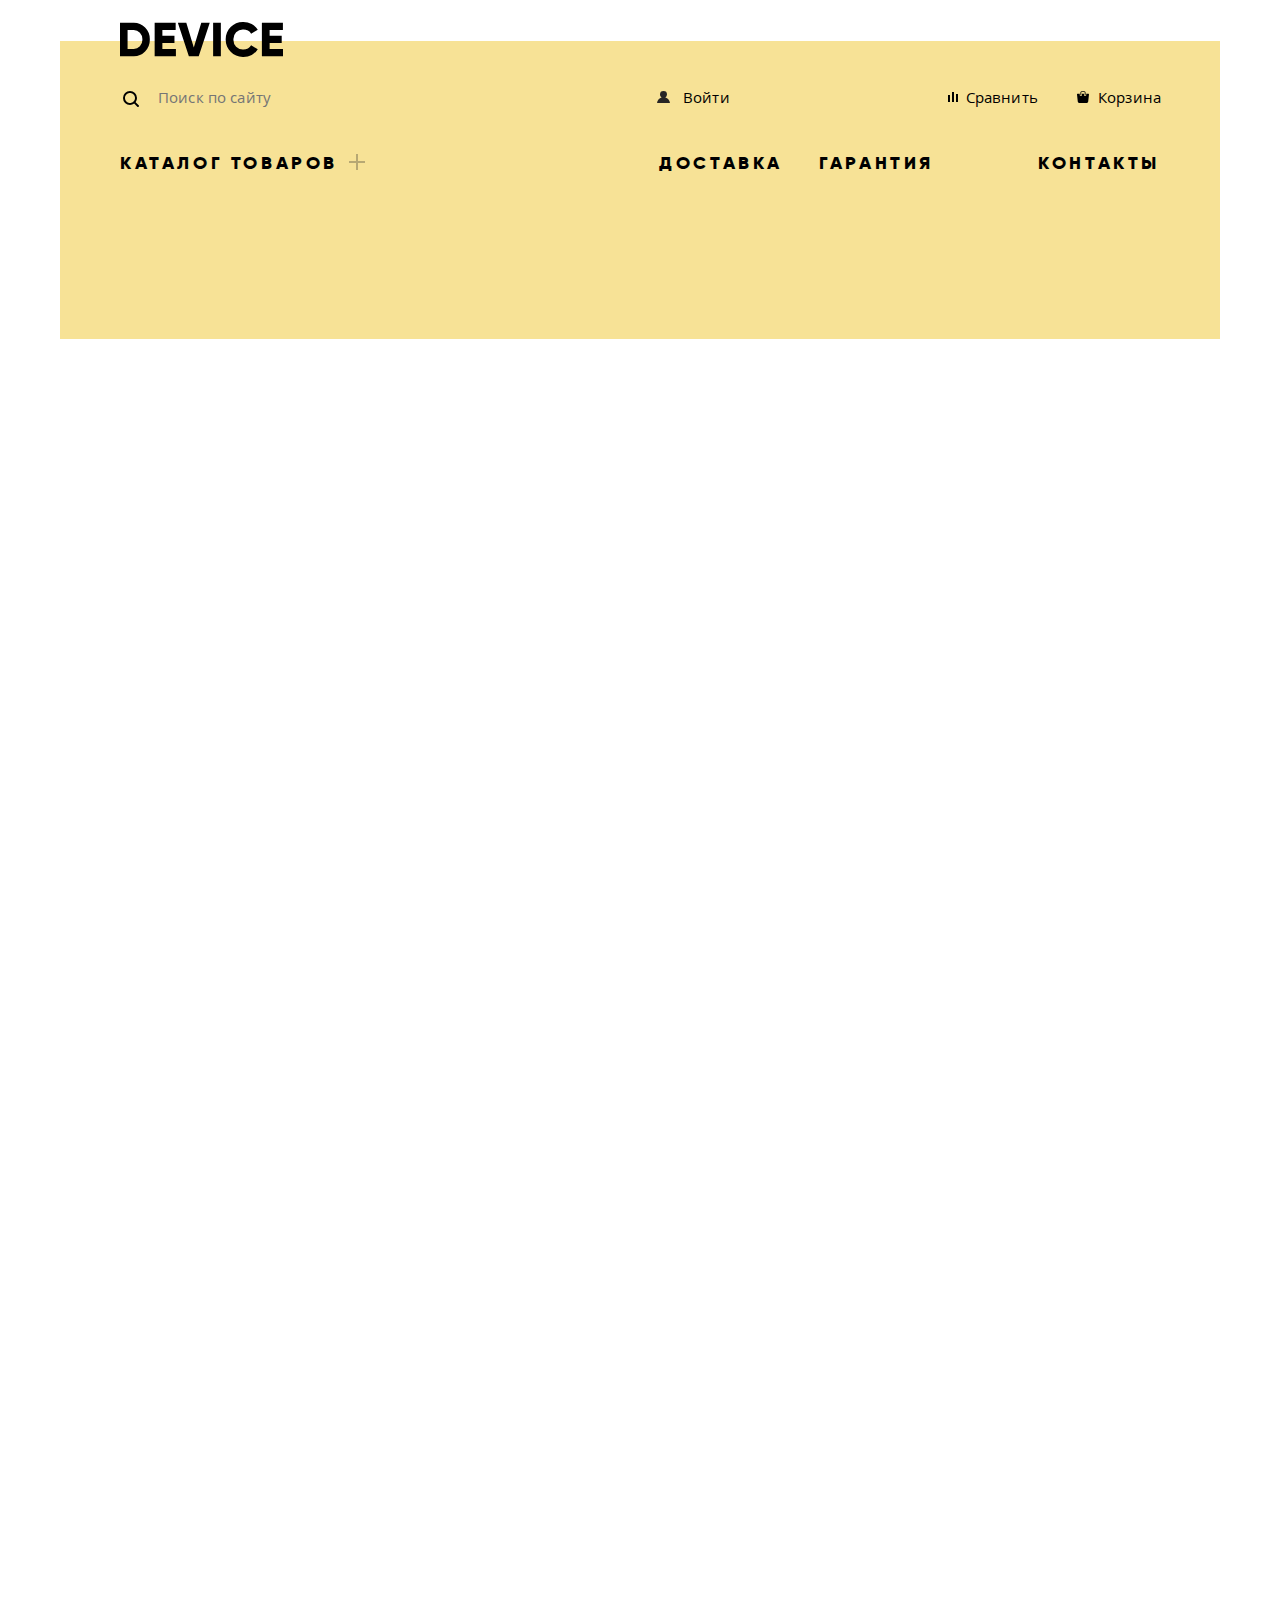
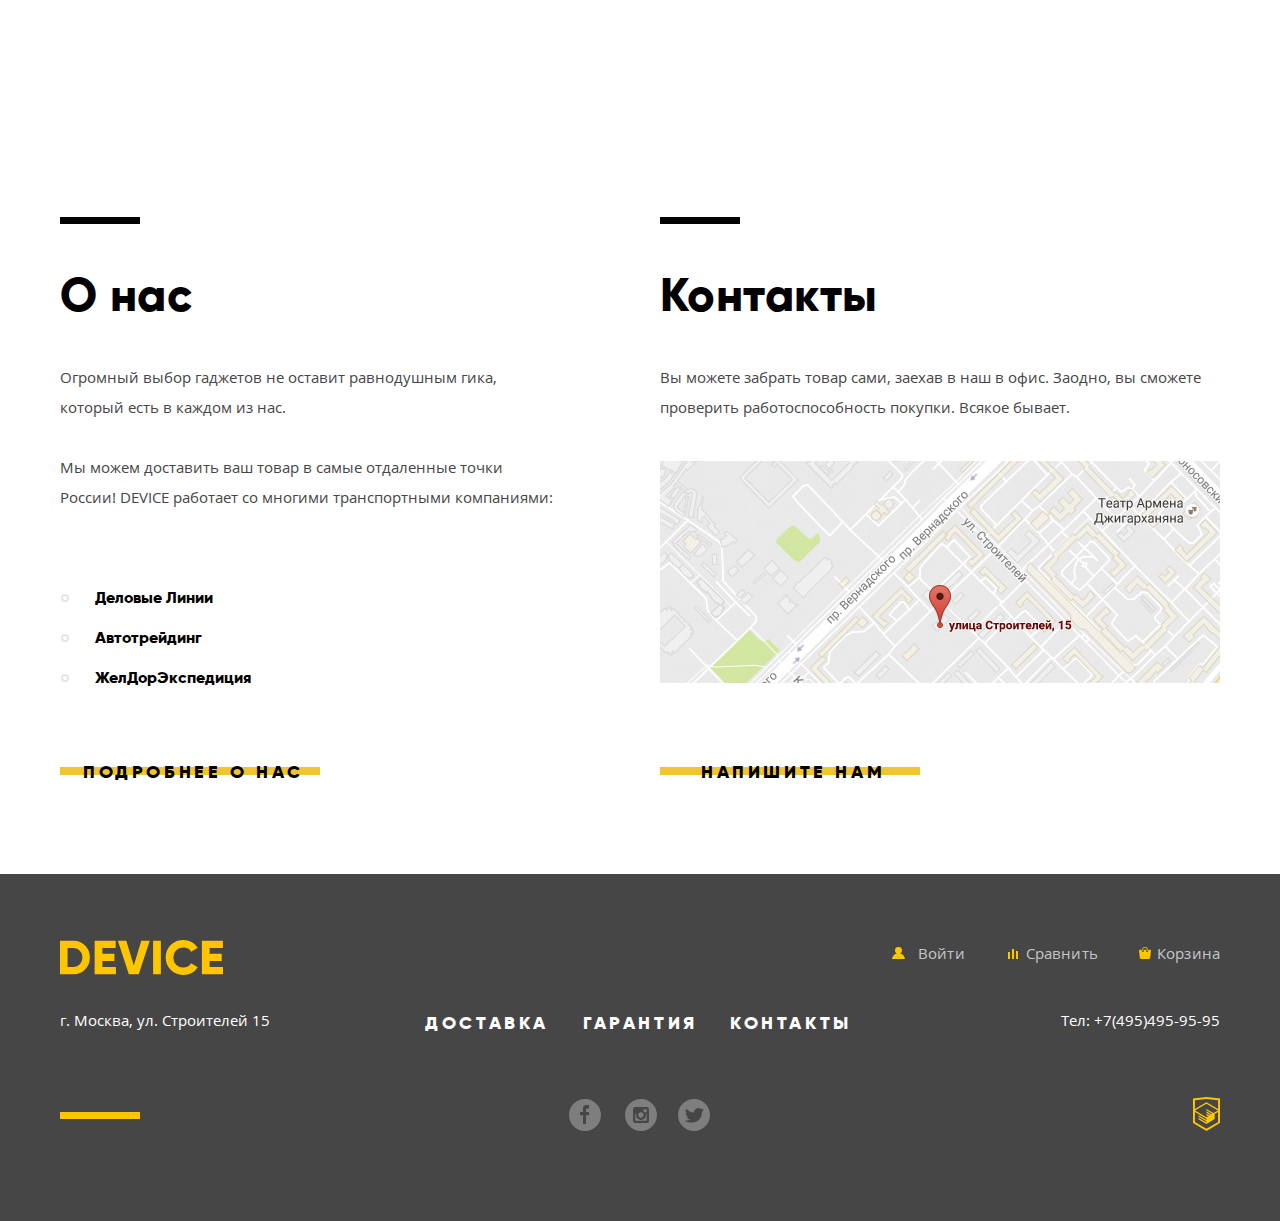
==== commit cbed043f: "Устранил замечания" ====
--- a/index.html
+++ b/index.html
@@ -15,9 +15,9 @@
 			</a>
 			<div class="user-nav-wrapper">
 				<form class="form-wrapper" action="#" method="post">
-					<img class="search-pic" src="img/search.svg">
-		        	<label class="form-search" for="search">Поиск по сайту</label>
-		       		<input type="search" name="search" id="search">
+		        	<label class="form-search" for="search"></label>
+		       		<input class="search-input" type="search" name="search" id="search" placeholder="Поиск по сайту">
+		       		<button class="search-button">Найти</button>
 		       	</form>
 	       		<div class="user-list-wrapper">
 					<ul class="user-list">
@@ -54,6 +54,7 @@
 	    <div class="container">
 	    	<div class="container-main">
 		    	<section class="main-section">
+		    		<div class="grey-line-1"></div>
 		    		<h2 class="main-head2">О нас</h2>
 		    		<p class="main-paragraph">
 		    			Огромный выбор гаджетов не оставит равнодушным гика, 
@@ -68,9 +69,12 @@
 			          	<li><a href="#">Автотрейдинг</a></li>
 			         	<li><a href="#">ЖелДорЭкспедиция</a></li>
 		     		</ul>
-		    		<a class="main-details" href="#">Подробнее о нас</a>
+		     		<div class="details">
+		    			<a class="main-details" href="#">Подробнее о нас</a>
+		    		</div>
 		    	</section>
 				<section class="contacts-section">
+					<div class="grey-line-2"></div>
 					<h2 class="contacts-head">Контакты</h2>
 					<p class="contacts-text">
 						Вы можете забрать товар сами, заехав в наш в офис. Заодно, вы сможете 
@@ -79,7 +83,9 @@
 					<div class="main-map" id="map">
 						<a class="map-link"><img src="img/map-jpg.jpg" alt="Карта"></a>			
 					</div>
-					<a class="contact-us" href="">Напишите нам</a>
+					<div class="contact-form">
+						<a class="contact-us" href="">Напишите нам</a>
+					</div>
 				</section>
 			</div>
 		</div>
@@ -118,21 +124,22 @@
 				</div>
 	  		</section>
 		  	<div class="footer-inf-part">
-				<div class="adress">
+				<p class="adress-ct">
 					г. Москва, ул. Строителей 15
-				</div>
+				</p>
 				<div>
-					<ul class="footer-nl">
+					<ul class="footer-nl-ct">
 						<li><a href="delivery.html">Доставка</a></li>
 						<li><a href="warranty.html">Гарантия</a></li>
 						<li><a href="contacts.html">Контакты</a></li>
 					</ul>       
 			  	</div>
-	    		<div class="contact-number">
+	    		<p class="contact-number-ct">
 					Тел: +7(495)495-95-95
-				</div>
+				</p>
 			</div>
 			<div class="footer-buttom">
+				<div class="yellow-line"></div>
 				<ul class="social-link">
 					<li>
 						<a class="fb-footer" href="http://www.facebook.com"><span class="visually-hidden">facebook</span></a>
--- a/css/style.css
+++ b/css/style.css
@@ -79,8 +79,8 @@
 /* index.html */
 /* классы header начало */
 .header-index {
-  margin-top: 40px;
-  padding-bottom: 161px;
+  margin-top: 41px;
+  padding-bottom: 163px;
   padding-left: 60px;
   padding-right: 60px;
   /*margin-bottom: ;*/
@@ -99,11 +99,7 @@
   justify-content: space-between;
 }
 
-.search-pic {
-  padding-left: 2px;
-  padding-top: 2px;
-}
-
+/*
 .form-search {
   font-family:"OpenSans", "Arial", sans-serif;
   font-size: 15px;
@@ -126,7 +122,7 @@
 .form-search:active {
   color: #000000;
 }
-
+*/
 
 
 .user-nav-wrapper {
@@ -354,7 +350,7 @@
   justify-content: space-between;
   margin: 0;
   padding: 0;
-  margin-top: 38px;
+  margin-top: 24px;
   list-style: none;
   /*outline: 2px solid green;*/
 }
@@ -555,11 +551,18 @@
 
 }
 
+.details {
+  display: flex;
+  margin: 0;
+  padding: 0;
+}
 
 .main-details {
   margin: 0;
   padding: 0;
-  margin-left: 22px;
+  /*margin-left: 41px;*/
+  margin-left: 0;
+  padding-left: 23px;
   font-family:"Gilroy", "Arial", sans-serif;
   font-size: 18px;
   font-weight: 800;
@@ -568,10 +571,49 @@
   line-height: 1.33;
   letter-spacing: 3.6px;
   text-align: center;
-  color: #000000;
+  color: rgb(0,0,0,1);
+  position: relative;
+  list-style: none;
   text-decoration: none;
   text-transform: uppercase;
 }
+
+.main-details:hover {
+  color: rgba(0,0,0,1);
+}
+
+.main-details:active {
+  color: rgba(0,0,0,0.3);
+}
+
+.main-details::before {
+  content: "";
+
+  position: absolute;
+  width: 260px;
+  height: 8px;
+  top: 6px;
+  left: 0;
+  z-index: -1;
+  background-color: #f0c52e;
+}
+
+.main-details:hover::before {
+  width: 260px;
+  height: 40px;
+  top: -10px;
+  left: 0;
+  z-index: -1;
+}
+
+.main-details:active::before {
+  width: 260px;
+  height: 40px;
+  top: -10px;
+  left: 0;
+  z-index: -1;
+}
+
 
 .contacts {
   font-family:"Gilroy", "Arial", sans-serif;
@@ -631,11 +673,18 @@
 }
 
 
+.contact-form {
+  display: flex;
+  margin: 0;
+  padding: 0;
+}
 
 .contact-us {
   margin: 0;
   padding: 0;
-  margin-left: 41px;
+  /*margin-left: 41px;*/
+  margin-left: 0;
+  padding-left: 41px;
   font-family:"Gilroy", "Arial", sans-serif;
   font-size: 18px;
   font-weight: 800;
@@ -644,9 +693,46 @@
   line-height: 1.33;
   letter-spacing: 3.6px;
   text-align: center;
-  color: #000000;
+  color: rgb(0,0,0,1);
+  position: relative;
   text-decoration: none;
   text-transform: uppercase;
+}
+
+.contact-us:hover {
+color: rgb(0,0,0,1);
+}
+
+.contact-us:active {
+  color: rgb(0,0,0,0.3);
+}
+
+.contact-us::before {
+  content: "";
+
+  position: absolute;
+  width: 260px;
+  height: 8px;
+  top: 6px;
+  left: 0;
+  z-index: -1;
+  background-color: #f0c52e;
+}
+
+.contact-us:hover::before {
+  width: 260px;
+  height: 40px;
+  top: -10px;
+  left: 0;
+  z-index: -1;
+}
+
+.contact-us:active::before {
+  width: 260px;
+  height: 40px;
+  top: -10px;
+  left: 0;
+  z-index: -1;
 }
 
 /* классы в main закончились */
@@ -664,7 +750,7 @@
 .footer-user-wrapper {
   display: flex;
   justify-content: flex-end;
-  margin-top: 14px;
+  margin-top: 15px;
   /*outline: 2px solid blue;*/
 
 }
@@ -855,14 +941,21 @@
   opacity: 0.3;
 }
 
-
-
-
 .footer-inf-part {
   display: flex;
   justify-content: space-between;
   margin: 0;
   padding: 0;
+  margin-top: 16px;
+  list-style: none;
+}
+
+.footer-inf-part-ct {
+  display: flex;
+  justify-content: space-between;
+  margin: 0;
+  padding: 0;
+  margin-top: 14px;
   list-style: none;
 }
 
@@ -949,7 +1042,7 @@
   display: flex;
   margin: 0;
   padding: 0;
-  margin-left: 470px;
+  margin-left: -4px;
   justify-content: space-between;
   text-decoration: none;
   list-style: none;
@@ -1135,7 +1228,7 @@
   left: 23px;
   
   width: 35px;
-  height: 32px;
+  height: 35px;
 
   background-image: url("../img/logo-htmlacademy.svg");
   background-repeat: no-repeat;
@@ -1151,82 +1244,27 @@
   opacity: 0.3;
 }
 
-<!------------------------>
-
-.footer-nl {
-  display: flex;
-  margin: 0;
-  padding: 0;
-  margin-top: 17px;
-  list-style: none;
+
+.footer-information {
+  display: flex;
   justify-content: space-between;
-}
-
-.footer-nl li:nth-of-type(1) {
-  margin-left: -54px;
-}
-.footer-nl li:nth-of-type(2) {
-  margin-left: 34px;
-}
-.footer-nl li:nth-of-type(3) {
-  margin-left: 32px;
-}
-
-.footer-nl a{
-  font-family:"Gilroy", "Arial", sans-serif;
-  font-size: 18px;
-  font-weight: 800;
-  font-style: normal;
-  font-stretch: normal;
-  line-height: 1.33;
-  letter-spacing: 3.6px;
-  text-align: left;
-  color: #ffffff;
-  text-transform: uppercase;
-  text-decoration: none;
-}
-
-.footer-nl a:hover {
-  opacity: 0.6
-}
-
-.footer-nl a:active {
-  opacity: 0.3
-}
-
-
-
-
-
-
-.adress {
-  display: flex;
-  margin: 0;
-  padding: 0;
-  font-family:"OpenSans", "Arial", sans-serif;
-  font-size: 15px;
-  font-style: normal;
-  font-stretch: normal;
-  line-height: 2;
-  letter-spacing: normal;
-  margin-top: 10px;
-  margin-right: 5px;
-  color: #ffffff;
-  /*outline: 2px solid orange;*/
-}
-
-.contact-number {
-  font-family:"OpenSans", "Arial", sans-serif;
-  font-size: 15px;
-  font-weight: 300;
-  font-style: normal;
-  font-stretch: normal;
-  line-height: 2;
-  letter-spacing: normal;
-  margin-top: 10px;
-  margin-left: 5px;
-  color: #ffffff;
-  /*outline: 2px solid gray;*/
+  margin: 0;
+  padding: 0;
+  list-style: none;
+}
+
+.adress-information {
+  display: flex;
+  margin: 0;
+  padding: 0;
+  list-style: none;
+}
+
+.footer-nl-information {
+  display: flex;
+  margin: 0;
+  padding: 0;
+
 }
 
 /*
@@ -1307,8 +1345,8 @@
 */
 
 .header-catalog {
-  margin-top: 40px;
-  padding-bottom: 47px;
+  margin-top: 41px;
+  padding-bottom: 48px;
   padding-left: 60px;
   padding-right: 60px;
   /*margin-bottom: ;*/
@@ -1337,7 +1375,7 @@
   padding: 0;
   margin: 0;
   margin-top: 114px;
-  margin-bottom: 271px;
+  margin-bottom: 270px;
   justify-content: space-between;
   /*outline: 2px dotted pink;*/
 }
@@ -2089,7 +2127,7 @@
   display: flex;
   margin: 0;
   padding: 0;
-  margin-top: 51px;
+  margin-top: 35px;
   justify-content: space-between;
   /*outline: 2px solid green;*/
 }
@@ -2098,7 +2136,7 @@
   display: flex;
   margin: 0;
   padding: 0;
-  margin-left: 470px;
+  margin-left: -4px;
   justify-content: space-between;
   text-decoration: none;
   list-style: none;
@@ -2284,7 +2322,7 @@
   left: 23px;
   
   width: 35px;
-  height: 32px;
+  height: 35px;
 
   background-image: url("../img/logo-htmlacademy.svg");
   background-repeat: no-repeat;
@@ -2500,11 +2538,195 @@
   opacity: 0.3;
 }
 
---------------------------------------
-
-
-
-
-
-
-
+
+.yellow-line {
+  display: flex;
+  margin: 0;
+  padding: 0;
+
+}
+
+.yellow-line {
+  position: relative;
+  margin: 0;
+  margin-left: 0px;
+  font-size: 30px;
+  line-height: 42px;
+}
+
+.yellow-line::before {
+  content: "";
+
+  position: absolute;
+  width: 80px;
+  height: 7px;
+  top: 27px;
+  background-color: #ffc600;
+  
+}
+
+.yellow-line-ct {
+  display: flex;
+  margin: 0;
+  padding: 0;
+
+}
+
+.yellow-line-ct {
+  position: relative;
+  
+  margin: 0;
+  margin-left: 0px;
+  font-size: 30px;
+  line-height: 42px;
+}
+
+.yellow-line-ct::before {
+  content: "";
+
+  position: absolute;
+
+  width: 80px;
+  height: 7px;
+  top: 27px;
+
+  background-color: #ffc600;
+  
+}
+
+.grey-line-1 {
+  display: flex;
+  margin: 0;
+  padding: 0;
+}
+
+.grey-line-1 {
+  position: relative;
+  margin: 0;
+  margin-left: 0px;
+  font-size: 30px;
+  line-height: 42px;
+}
+
+.grey-line-1::before {
+  content: "";
+
+  position: absolute;
+  width: 80px;
+  height: 7px;
+  top: -16px;
+  background-color: #000000;
+  
+}
+
+
+.grey-line-2 {
+  display: flex;
+  margin: 0;
+  padding: 0;
+
+}
+
+.grey-line-2 {
+  position: relative;
+  margin: 0;
+  margin-left: 0px;
+  font-size: 30px;
+  line-height: 42px;
+}
+
+.grey-line-2::before {
+  content: "";
+  position: absolute;
+  width: 80px;
+  height: 7px;
+  top: -16px;
+  background-color: #000000;
+}
+
+
+.search-input {
+  box-sizing: border-box;
+  width: 356px;
+  height: 49px;
+  font-family:"OpenSans", "Arial", sans-serif;
+  font-size: 15px;
+  font-weight: 300;
+  font-style: normal;
+  font-stretch: normal;
+  line-height: 2;
+  letter-spacing: 0.15px;
+  text-align: left;
+  padding-left: 38px;
+  padding-bottom: 13px;
+  color: rgba(0, 0, 0, 0.3);
+  border: none;
+  background: transparent;
+  border-bottom: 2px solid transparent;
+}
+
+
+.form-search {
+  position: relative;
+}
+
+
+.form-search::after {
+  content: "";
+  position: absolute;
+  top: 12px;
+  left: 3px;
+  width: 16px;
+  height: 18px;
+  background-image: url("../img/search.svg");
+  background-repeat: no-repeat;
+  background-position: 0 0;
+}
+
+.search-input:hover {
+  height: 49px;
+  color: rgba(0, 0, 0, 0.6);
+}
+
+.search-input:active,
+.search-input:focus {
+  height: 49px;
+  outline: none;
+  color: rgba(0, 0, 0, 1);
+  border-bottom: 2px solid black;
+}
+
+.search-button {
+  display: none;
+  box-sizing: border-box;
+  height: 49px;
+  font-family: OpenSans;
+  font-size: 15px;
+  font-weight: 300;
+  font-style: normal;
+  font-stretch: normal;
+  line-height: 2;
+  letter-spacing: 0.15px;
+  text-align: center;
+  color: #000000;
+  border: solid 2px #000000;
+}
+
+.search-input:active ~ .search-button,
+.search-input:focus ~ .search-button {
+  display: block;
+}
+
+.search-button:hover {
+  display: block;
+  color: #ffffff;
+  border: solid 2px #000000;
+  background-color: #000000;
+}
+
+.search-button:active {
+  display: block;
+  color: rgba(255, 255, 255, 0.3);
+  border: solid 2px #000000;
+  background-color: #000000;
+}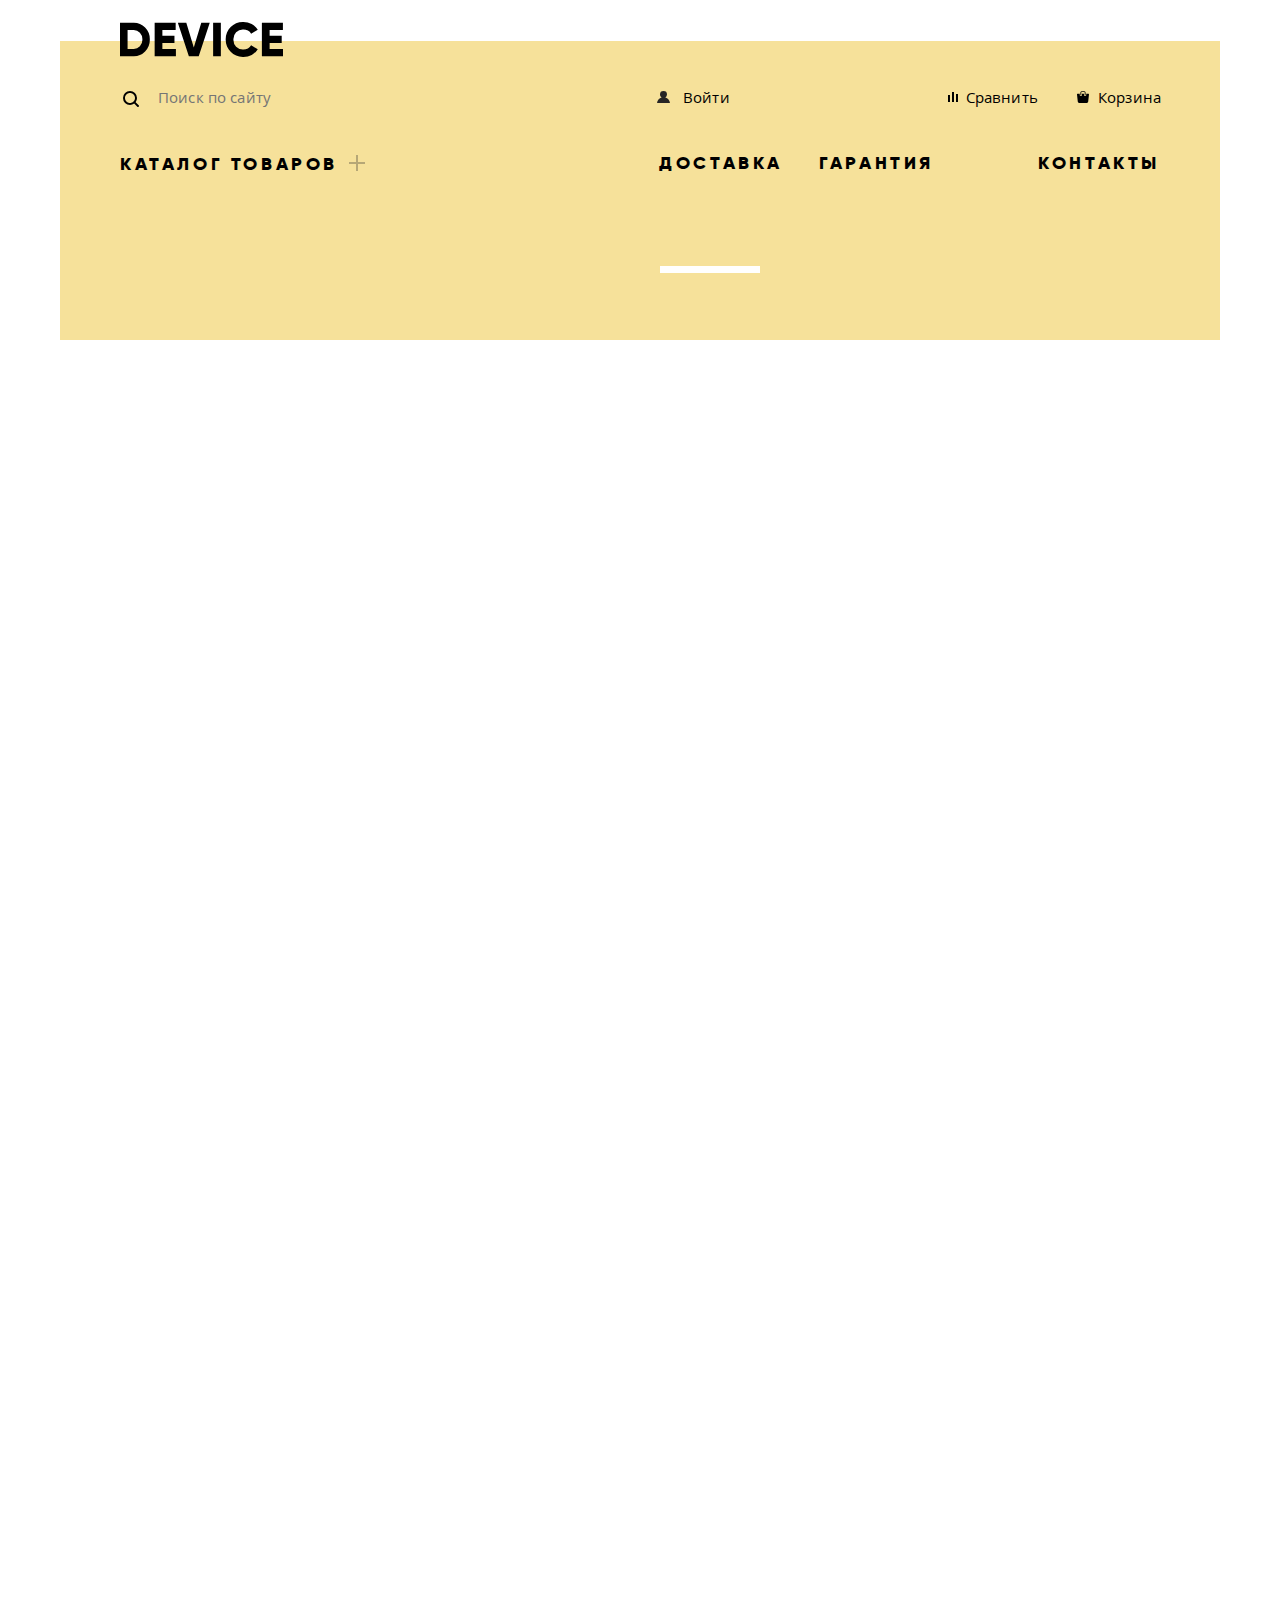
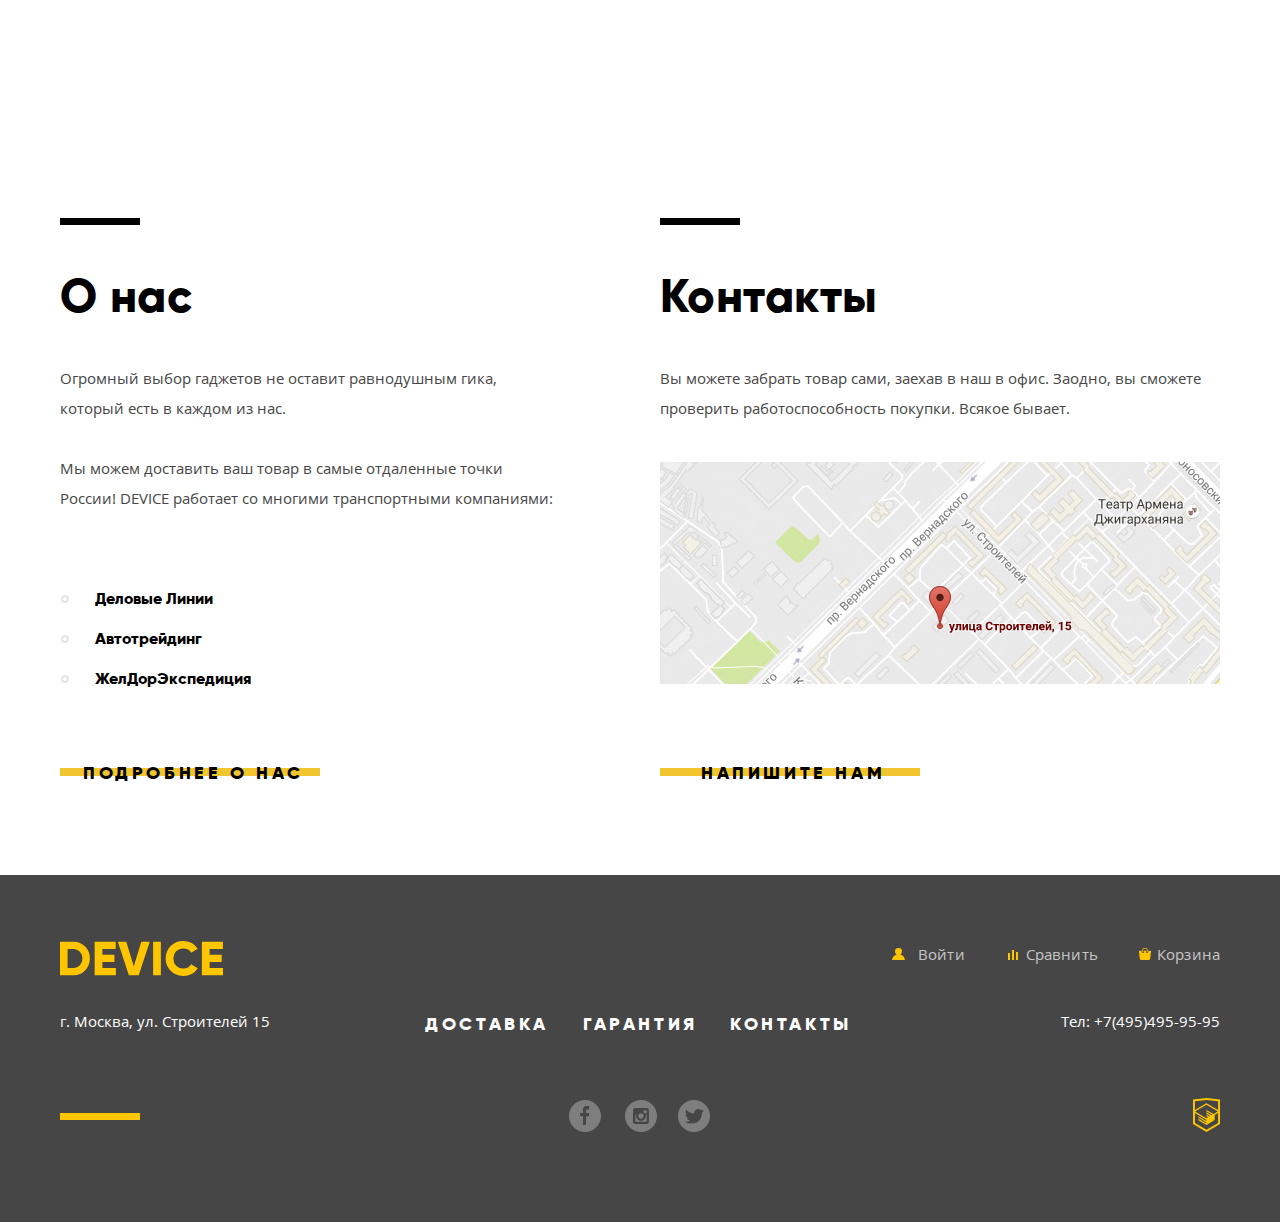
==== commit df5fed9d: "Декоративные элементы" ====
--- a/index.html
+++ b/index.html
@@ -32,23 +32,30 @@
 	  	</section>
 	    <nav class="header-navigation">
 	        <ul class="nav-list">
-	        	<li><a class="catalog-link" href="#">Каталог товаров</a>
-	        		<ul class="items-list">
-	        			<li><a href="#">Виртуальная реальность</a></li>
-	        			<li><a href="#">Моноподы для селфи</a></li>
-	        			<li><a href="#">Экшн-камер</a></li>
-	        			<li><a href="#">Фитнес-браслеты</a></li>
-	        			<li><a href="#">Умные часы</a></li>
-	        			<li><a href="#">Квадрокоптеры</a></li>
-	        		</ul> 
+	        	<li class="pzd">
+	        		<a class="catalog-link" href="#">Каталог товаров</a>
+		        	<div class="pzd-wrapper">
+		        		<ul class="pzd1">
+				        	<li><a href="#">Виртуальная реальность</a></li>
+				        	<li><a href="#">Моноподы для селфи</a></li>
+				        	<li><a href="#">Экшн-камер</a></li>
+				        </ul>
+				        <ul class="pzd2">
+				        	<li><a href="#">Фитнес-браслеты</a></li>
+				        	<li><a href="#">Умные часы</a></li>
+				        </ul>
+				        <ul class="pzd3">
+				        	<li><a href="#">Квадрокоптеры</a></li>
+			        	</ul>
+			     	</div>
 	        	</li>
 	        	<li><a href="delivery.html">Доставка</a></li>
 	        	<li><a href="warranty.html">Гарантия</a></li>
 	        	<li><a href="contacts.html">Контакты</a></li>
 	        </ul>
 	    </nav>
+	 <div class="white-line"></div>
     </header>
-   
     <main class="main-tool">
     	<h1 class="visually-hidden">Интернет магазин DEVICE</h1>
 	    <div class="container">
@@ -88,24 +95,6 @@
 					</div>
 				</section>
 			</div>
-		</div>
-		<div class="popup">
-			<form action="#" method="post">
-				<p>
-					<label for="Ваше имя:">Ваше имя:</label>
-					<input type="text" name="Ваше имя:" placeholder="Имя Фамилия">
-				<p>
-					<label for="Ваш e-mail:">Ваш e-mail:</label>
-					<input type="text" name="Ваш e-mail:" placeholder="email@example.c">
-				</p>
-				<p>
-					<textarea name="comment" id="comment-field" rows="10" placeholder="В свободной форме">Текст письма</textarea>
-					<input type="submit" value="Отправить">
-				</p>
-		</form>
-		</div>
-		<div class="popup">
-			<a href="#"><img src="img/map-big-jpg.jpg" alt="Карта"></a>	
 		</div>
     </main>
     <footer class="footer-index">
@@ -157,5 +146,41 @@
 			</div>
     	</div>
     </footer>
+
+    <!--Форма обратной связи
+
+	<section class="modal modal-form">
+		<form  action="https://echo.htmlacademy.ru" method="post">
+	        <div class="contact-form-modal">
+		        <p class="modal-item-1">
+		          <label class="label-modal" for="name-form">Ваше имя:</label>
+		          <input class="input-modal" id="name-form" type="text" name="date" value="" placeholder="Имя Фамилия">
+		        </p>
+		        <p class="modal-item-2">
+		          <label class="label-modal" for="email-form">Ваш e-mail:</label>
+		          <input class="input-modal" id="email-form" type="text" name="time" value="" placeholder="email@example.com">
+		        </p>
+			</div>
+			<div>
+		        <p class="modal-text">
+		          <label class="text-title-modal" for="text-box">Текст письма:</label>
+		          <input class="modal-text-box" id="text-box" type="text" name="name" value="" placeholder="В свободной форме">
+		        </p>
+		        <div class="contact-form">
+			    	<button class="contact-us-modal modal-button" type="submit">Отправить</button>
+			    </div>
+			</div>
+	    </form>
+	 	<button class="modal-close" type="button"></button>
+	</section>
+	-->
+
+	<!--Увеличенная карта
+
+	<section class="modal-2 modal-form-2">
+	 	<button class="modal-close-2" type="button"></button>
+	 	<img class="big-map-modal" src="img/map-big-jpg.jpg">
+	</section>
+	
 </body>
 </html>
--- a/css/style.css
+++ b/css/style.css
@@ -65,6 +65,12 @@
   box-sizing: border-box;
   width: 1160px;
   margin: 0 auto;
+}
+
+.container-sort {
+  box-sizing: border-box;
+  margin: 0 auto;
+  margin-top: 47px;
 }
 
 .visually-hidden {
@@ -84,7 +90,8 @@
   padding-left: 60px;
   padding-right: 60px;
   /*margin-bottom: ;*/
-  background-color: rgba(240, 197, 46, 0.5);
+  /*background-color: rgba(240, 197, 46, 0.5);*/
+  background-color: rgba(246, 225, 154);
   /*outline: 2px solid fuchsia;*/
 }
 
@@ -345,6 +352,7 @@
 
 
 
+
 .nav-list {
   display: flex;
   justify-content: space-between;
@@ -352,29 +360,25 @@
   padding: 0;
   margin-top: 24px;
   list-style: none;
-  /*outline: 2px solid green;*/
-}
-
-.nav-list li {
-  /*outline: 1px dotted fuchsia;*/
-}
-
-.nav-list li a {
-  /*outline: 1px dashed blue;*/
-}
-
-.nav-list li:nth-of-type(1) {
-  margin-right: 320px;
-}
-.nav-list li:nth-of-type(2) {
+  
+}
+
+
+.nav-list > li:nth-of-type(1) {
+  margin-left: 0px;
+}
+.nav-list > li:nth-of-type(2) {
+  margin-left: 320px;
   margin-right: 35px;
 }
-.nav-list li:nth-of-type(3) {
+.nav-list > li:nth-of-type(3) {
   margin-right: 103px;
 }
 
 
+
 .nav-list a{
+  display: block;
   font-size: 18px;
   font-weight: 800;
   font-style: normal;
@@ -395,12 +399,9 @@
   opacity: 0.3
 }
 
+
 .catalog-link {
   position: relative;
-  /*
-  background: rgba(234, 255, 45, 0.2);
-  box-shadow: inset 0 0 0 2px rgb(234, 255, 45);
-  */
 }
 
 .catalog-link::after {
@@ -427,41 +428,314 @@
 }
 
 
-.items-list {
-  list-style: none;
-  margin: 0;
-  padding: 0;
-  display: none;
-}
-
-.items-list a {
-  font-family:"OpenSans", "Arial", sans-serif;
+
+.pzd {
+  margin: 0;
+  padding: 0;
+  margin-top: 1px;
+  margin-left: 0;
+  position: relative;
+  list-style: none;
+  
+}
+
+.pzd-wrapper {
+  display: flex;
+  position: absolute;
+  width: 1161px;
+  margin: 0;
+  padding: 0;
+  
+  margin-left: -60px;
+  list-style: none;
+  background-color: rgba(246, 225, 154);
+  /*outline: 2px solid green;*/
+}
+
+.pzd1 { 
+  margin: 0;
+  padding: 0;
+  margin-top: 40px;
+  padding-left: 58px;
+  list-style: none;
+}
+
+.pzd2 { 
+  margin: 0;
+  padding: 0;
+  margin-top: 40px;
+  padding-left: 58px;
+  list-style: none;
+}
+
+.pzd3 { 
+  margin: 0;
+  padding: 0;
+  margin-top: 40px;
+  padding-left: 77px;
+  list-style: none;
+}
+
+.pzd1 li {
+  margin: 0;
+  padding: 0;
+  margin-top: 0;
+  margin-left: 0;
+}
+
+.pzd2 li {
+  margin: 0;
+  padding: 0;
+  margin-top: 0;
+  margin-left: 0;
+}
+
+.pzd3 li {
+  margin: 0;
+  padding: 0;
+  margin-top: 0;
+  margin-left: 0;
+}
+
+
+.pzd1 a,
+.pzd2 a,
+.pzd3 a {
+  margin: 0;
+  padding: 0;
+  font-family: OpenSans;
   font-size: 15px;
   font-weight: 300;
-  font-style: normal;
-  font-stretch: normal;
+  font-stretch: normal;
+  font-style: normal;
   line-height: 2.4;
   letter-spacing: 0.15px;
   text-align: left;
-  color: #000000;
   text-transform: none;
   text-decoration: none;
-}
-
-.items-list a:hover {
-  opacity: 0.6;
-}
-
-.items-list a:active {
-  opacity: 0.3;
-}
+  /*outline: 2px dotted blue;*/
+}
+
+ 
+.pzd1, 
+.pzd2, 
+.pzd3 {
+  display: none;
+  /*display: block;*/
+}
+
+.pzd:hover .pzd1, 
+.pzd:hover .pzd2, 
+.pzd:hover .pzd3 {
+  display: block;
+  /*display: none;*/
+}
+
+
+
+
+.pzd-wrapper-catalog {
+  display: flex;
+  position: absolute;
+  width: 1161px;
+  margin: 0;
+  padding: 0;
+  
+  margin-left: -60px;
+  list-style: none;
+  /*outline: 2px solid green;*/
+  /*background-color: rgba(240, 197, 46, 0.5);*/
+  background-color: rgba(246, 225, 154);
+}
+
+.pzd1-catalog { 
+  margin: 0;
+  padding: 0;
+  margin-top: 40px;
+  padding-left: 58px;
+  list-style: none;
+}
+
+.pzd2-catalog { 
+  margin: 0;
+  padding: 0;
+  margin-top: 40px;
+  padding-left: 58px;
+  list-style: none;
+}
+
+.pzd3-catalog { 
+  margin: 0;
+  padding: 0;
+  margin-top: 40px;
+  padding-left: 77px;
+  list-style: none;
+}
+
+.pzd1-catalog li {
+  margin: 0;
+  padding: 0;
+  margin-top: 0;
+  margin-left: 0;
+}
+
+.pzd2-catalog li {
+  margin: 0;
+  padding: 0;
+  margin-top: 0;
+  margin-left: 0;
+}
+
+.pzd3-catalog li {
+  margin: 0;
+  padding: 0;
+  margin-top: 0;
+  margin-left: 0;
+}
+
+
+.pzd1-catalog a,
+.pzd2-catalog a,
+.pzd3-catalog a {
+  margin: 0;
+  padding: 0;
+  font-family: OpenSans;
+  font-size: 15px;
+  font-weight: 300;
+  font-stretch: normal;
+  font-style: normal;
+  line-height: 2.4;
+  letter-spacing: 0.15px;
+  text-align: left;
+  text-transform: none;
+  text-decoration: none;
+  /*outline: 2px dotted blue;*/
+}
+
+ 
+.pzd1-catalog, 
+.pzd2-catalog, 
+.pzd3-catalog {
+  display: none;
+  /*display: block;*/
+}
+
+.pzd:hover .pzd1-catalog, 
+.pzd:hover .pzd2-catalog, 
+.pzd:hover .pzd3-catalog {
+  display: block;
+  /*display: none;*/
+}
+
+.pzd-catalog:focus .pzd1-catalog, 
+.pzd-catalog:focus .pzd2-catalog, 
+.pzd-catalog:focus .pzd3-catalog {
+  display: block;
+  /*display: none;*/
+}
+
+
+
+
+/*
+
+.nav-list {
+  display: flex;
+  justify-content: space-between;
+  margin: 0;
+  padding: 0;
+  margin-top: 24px;
+  list-style: none;
+  outline: 2px solid green;
+}
+
+
+.nav-list li:nth-of-type(1) {
+  margin-right: 320px;
+}
+.nav-list li:nth-of-type(2) {
+  margin-right: 35px;
+}
+.nav-list li:nth-of-type(3) {
+  margin-right: 103px;
+}
+
+.nav-list> li {
+  position: relative;
+  display: inline-block;
+}
+
+.nav-list a{
+  display: block;
+  font-size: 18px;
+  font-weight: 800;
+  font-style: normal;
+  font-stretch: normal;
+  line-height: 1.33;
+  letter-spacing: 3.6px;
+  text-align: left;
+  color: #000000;
+  text-transform: uppercase;
+  text-decoration: none;
+}
+
+.nav-list a:hover {
+  opacity: 0.6
+}
+
+.nav-list a:active {
+  opacity: 0.3
+}
+
+
+.catalog-link {
+  position: relative;
+}
+
+.catalog-link::after {
+  content: "";
+  position: absolute;
+  top: 2px;
+  right: -27px;
+  
+  width: 16px;
+  height: 18px;
+
+  background-image: url("../img/plus.svg");
+  background-repeat: no-repeat;
+  background-position: 0 0; 
+  opacity: 0.3;
+}
+
+.catalog-link:hover::after {
+  opacity: 0.3;
+}
+
+.catalog-link:active::after {
+  opacity: 0.3;
+}
+
+*/
 
 .header-navigation {
 
 
 }
+
 /* классы в header закончились */
 /* классы в main, начало*/
+
+.content-index-wrapper {
+  display: flex;
+  margin: 0;
+  padding: 0;
+  justify-content: center;
+}
+
+
+
+
+
 
 .main-tool {
   margin-top: 1467px;
@@ -1350,14 +1624,15 @@
   padding-left: 60px;
   padding-right: 60px;
   /*margin-bottom: ;*/
-  background-color: rgba(240, 197, 46, 0.5);
+  /*background-color: rgba(240, 197, 46, 0.5);*/
+  background-color: rgba(246, 225, 154);
   /*outline: 2px solid fuchsia;*/
 }
 
 .catalog-head {
   margin: 0;
   padding: 0;
-  margin-top: 39px;
+  margin-top: 38px;
   margin-left: 59px;
   font-family:"Gilroy", "Arial", sans-serif;
   font-size: 47px;
@@ -1381,13 +1656,22 @@
 }
 
 .container-lvl1 {
-  width: 180px;
-  margin-top: 153px;
+  display: flex;
+  flex-direction: column;
+  align-items: flex-end;
+  flex-grow: 2;
+  text-align: right;
+  margin: 0;
+  padding: 0;
+  background-color: #ebebeb;
   /*outline: 2px dotted green;*/
 }
 
 .container-lvl2 {
-  width: 800px;
+  margin: 0;
+  padding: 0;
+
+
   /*outline: 2px dotted purple;*/
 }
 
@@ -1464,9 +1748,24 @@
   margin-bottom: 15px;
   justify-content: space-between;
   /*outline: 2px solid brown;*/
-
-}
-
+}
+
+.div-list-sort {
+  padding: 0;
+  margin: 0;
+  width: 100%;
+  height: 71px;
+  box-sizing: border-box;
+  text-align: center;
+  outline: 2px solid brown;
+  
+}
+
+.flex-container {
+display: flex;
+flex-direction: row;
+justify-content: center;
+}
 
 
 .list-nav {
@@ -1615,9 +1914,7 @@
   opacity: 0.6;
 }
 
-.checkbox-type:action {
-  width: 1440px;
-  height: 6228px;
+.checkbox-type:active {
   object-fit: contain;
 }
 
@@ -1662,9 +1959,8 @@
   opacity: 0.6;
 }
 
-.radio-type:action {
-  width: 1440px;
-  height: 6228px;
+.radio-type:active {
+  
   object-fit: contain;
 }
 
@@ -1687,7 +1983,16 @@
 }
  */
 
-.sort-head {
+.filter-head {
+  box-sizing: border-box;
+  height: 71px;
+  /*flex-grow: 2;*/
+  align-self: stretch;
+  margin: 0;
+  padding: 0;
+  padding-top: 21px;
+  padding-bottom: 26px;
+  padding-right: 180px;
   font-family:"Gilroy", "Arial", sans-serif;
   font-size: 16px;
   font-weight: 800;
@@ -1695,43 +2000,53 @@
   font-stretch: normal;
   line-height: 1.5;
   letter-spacing: 3.2px;
-  text-align: left;
+  text-align: right;
   color: #000000;
   text-transform: uppercase;
-}
-
-
-
-.sort-func {
+  outline: 2px solid red;
+  background-color: #d9d9d9;
+}
+
+.filter {
+  width: 268px;
+}
+
+.sort-head {
+  margin: 0;
+  padding-top: 21px;
+  padding-bottom: 26px;
+  padding-left: 74px;
+  padding-right: 55px;
+  font-family:"Gilroy", "Arial", sans-serif;
+  font-size: 16px;
+  font-weight: 800;
+  font-style: normal;
+  font-stretch: normal;
+  line-height: 1.5;
+  letter-spacing: 3.2px;
+  text-align: left;
+  color: #000000;
+  text-transform: uppercase;
+}
+
+
+
+.sort-func-1 {
   display: flex;
   padding: 0;
   margin: 0;
   justify-content: space-around;
   list-style: none;
-  /*outline: 2px solid red;*/
-}
-
-.sort-func li {
-  padding: 0;
-  margin: 0;
-  padding-left: 20px;
-}
-
-.sort-func {
-  display: flex;
-  padding: 0;
-  margin: 0;
-  justify-content: space-around;
-  /*outline: 2px solid red;*/
-}
-
-.sort-func li {
-  padding: 0;
-  margin: 0;
-  padding-left: 20px;
-}
-
-.sort-func a {
+}
+
+.sort-func-1 li {
+  padding: 0;
+  margin: 0;
+  padding-right: 30px;
+}
+
+
+.sort-func-1 a {
   font-family:"OpenSans", "Arial", sans-serif;
   font-size: 14px;
   font-weight: normal;
@@ -1744,11 +2059,11 @@
   text-decoration: none;
 }
 
-.sort-func a:hover {
+.sort-func-1 a:hover {
   color: rgba(0, 0, 0, 0.6);
 }
 
-.sort-func a:action {
+.sort-func-1 a:action {
   font-family:"OpenSans", "Arial", sans-serif;
   font-size: 14px;
   font-weight: normal;
@@ -1760,16 +2075,70 @@
   color: #000000;
 }
 
+.sort-func-2 {
+  display: flex;
+  padding: 0;
+  margin: 0;
+  justify-content: space-around;
+  list-style: none;
+}
+
+.sort-func-2 li {
+  padding: 0;
+  margin: 0;
+  padding-left: 20px;
+}
+
+
+.sort-func-2 a {
+  font-family:"OpenSans", "Arial", sans-serif;
+  font-size: 14px;
+  font-weight: normal;
+  font-style: normal;
+  font-stretch: normal;
+  line-height: 1.29;
+  letter-spacing: normal;
+  text-align: left;
+  color: rgba(0, 0, 0, 0.3);
+  text-decoration: none;
+}
+
+.sort-func-2 a:hover {
+  color: rgba(0, 0, 0, 0.6);
+}
+
+.sort-func-2 a:action {
+  font-family:"OpenSans", "Arial", sans-serif;
+  font-size: 14px;
+  font-weight: normal;
+  font-style: normal;
+  font-stretch: normal;
+  line-height: 1.29;
+  letter-spacing: normal;
+  text-align: left;
+  color: #000000;
+}
+
+
+
+
 .items-description {
   display: flex;
   flex-wrap: wrap;
-  padding: 0;
-  margin: 0;
-  width: 100%;
+  width: 833px;
+  padding: 0;
+  margin: 0;
+  padding-left: 73px;
+  padding-top: 69px;
   /*justify-content: space-around;*/
   list-style: none;
 }
 
+.items-description li {
+  margin: 0;
+  padding: 0;
+  margin-right: 40px;
+}
 
 .items-description a {
   font-family:"Gilroy", "Arial", sans-serif;
@@ -2536,6 +2905,34 @@
 
 .logo-header-cat:active {
   opacity: 0.3;
+}
+
+
+.white-line {
+  display: flex;
+  margin: 0;
+  padding: 0;
+
+}
+
+.white-line {
+  position: relative;
+  margin: 0;
+  margin-left: 0px;
+  font-size: 30px;
+  line-height: 42px;
+}
+
+.white-line::before {
+  content: "";
+
+  position: absolute;
+  width: 100px;
+  height: 7px;
+  top: 89px;
+  margin-left: 540px;
+  background-color: #ffffff;
+  
 }
 
 
@@ -2729,4 +3126,400 @@
   color: rgba(255, 255, 255, 0.3);
   border: solid 2px #000000;
   background-color: #000000;
+}
+
+
+
+
+.modal {
+  box-sizing: border-box;
+  margin-right: auto;
+  margin-left: auto;
+  padding-right: 100px;
+  padding-left: 100px;
+  position: fixed;
+  
+  color: #000000;
+
+  background-color: white;
+  background-position: 0 0;
+  background-repeat: repeat;
+  box-shadow: 0px 10px 20px 0 rgba(4, 6, 6, 0.2);
+}
+
+
+
+.modal-form {
+  top: 120px;
+  left: 30%;
+
+  width: 960px;
+  height: 553px;
+  margin-left: -230px;
+}
+
+.modal-close {
+  position: absolute;
+  top: 22px;
+  right: 22px;
+  
+  width: 55px;
+  height: 55px;
+  border: 0;
+  cursor: pointer;
+}
+
+
+.modal-close::after {
+  content: "";
+
+  position: absolute;
+  top: 0;
+  right: 0;
+
+  width: 55px;
+  height: 55px;
+  background-image: url("../img/modal-close.svg");
+  opacity: 0.5;
+}
+
+
+.contact-form-modal {
+  display: flex;
+  flex-wrap: wrap;
+  margin: 0;
+  padding: 0;
+  margin-top: 99px;
+  justify-content: space-between;
+}
+
+.modal-item-1 {
+  width: 360px;
+  margin: 0;
+  padding: 0;
+  
+  margin-top: 15px;
+  margin-bottom: 15px;
+} 
+
+.modal-item-1 input {
+  height: 50px;
+  width: 360px;
+  border: none;
+  background-color: #e5e5e5;
+}
+
+.modal-item-1 input:focus {
+  border-color: #663d15;
+}
+
+.modal-item-2 {
+  width: 360px;
+  margin: 0;
+  padding: 0;
+  margin-top: 15px;
+  margin-bottom: 15px;
+} 
+
+.modal-item-2 input {
+  height: 50px;
+  width: 360px;
+  border: none;
+  background-color: #e5e5e5;
+}
+
+.modal-item-2 input:focus {
+  border-color: #663d15;
+}
+
+
+.label-modal {
+  margin: 0;
+  padding: 0;
+  margin-top: 13px;
+  margin-bottom: 15px;
+  font-family: Gilroy;
+  font-size: 18px;
+  font-weight: 800;
+  font-style: normal;
+  font-stretch: normal;
+  line-height: 1.33;
+  letter-spacing: normal;
+  text-align: left;
+  color: #000000;
+}
+
+.input-modal {
+  width: 360px;
+  margin: 0;
+  padding: 0;
+  margin-top: 15px;
+  margin-bottom: 15px;
+  font-family: OpenSans;
+  font-size: 14px;
+  font-weight: normal;
+  font-style: normal;
+  font-stretch: normal;
+  line-height: 1.29;
+  letter-spacing: normal;
+  text-align: left;
+  color: rgba(70, 70, 70, 0.4);
+}
+
+.modal-text {
+  width: 140px;
+  margin: 0;
+  padding: 0;
+  margin-top: 15px;
+  margin-bottom: 15px;
+} 
+
+.modal-text input {
+  border: none;
+  background-color: #e5e5e5;
+}
+
+.modal-text input:focus {
+  border-color: #663d15;
+}
+
+.text-title-modal{
+  margin: 0;
+  padding: 0;
+  font-family: Gilroy;
+  font-size: 18px;
+  font-weight: 800;
+  font-style: normal;
+  font-stretch: normal;
+  line-height: 1.33;
+  letter-spacing: normal;
+  text-align: left;
+  color: #000000;
+}
+
+
+.modal-text-box {
+  width: 760px;
+  height: 156px;
+  margin: 0;
+  padding: 0;
+  margin-top: 15px;
+  margin-bottom: 15px;
+  font-family: OpenSans;
+  font-size: 14px;
+  font-weight: normal;
+  font-style: normal;
+  font-stretch: normal;
+  line-height: 1.29;
+  letter-spacing: normal;
+  text-align: left;
+  color: rgba(70, 70, 70, 0.4);
+}
+
+
+.modal-button {
+  background: transparent;
+  border: none;
+  width: 200px;
+}
+
+
+.contact-us-modal {
+  margin: 0;
+  padding: 0;
+  /*margin-left: 41px;*/
+  margin-left: 0;
+  
+  font-family:"Gilroy", "Arial", sans-serif;
+  font-size: 18px;
+  font-weight: 800;
+  font-style: normal;
+  font-stretch: normal;
+  line-height: 1.33;
+  letter-spacing: 3.6px;
+  text-align: center;
+  color: rgb(0,0,0,1);
+  position: relative;
+  text-decoration: none;
+  text-transform: uppercase;
+}
+
+.contact-us-modal:hover {
+color: rgb(0,0,0,1);
+}
+
+.contact-us-modal:active {
+  color: rgb(0,0,0,0.3);
+}
+
+.contact-us-modal::before {
+  content: "";
+
+  position: absolute;
+  width: 200px;
+  height: 8px;
+  top: 6px;
+  left: 0;
+  z-index: -1;
+  background-color: #f0c52e;
+}
+
+.contact-us-modal:hover::before {
+  width: 200px;
+  height: 40px;
+  top: -10px;
+  left: 0;
+  z-index: -1;
+}
+
+.contact-us-modal:active::before {
+  width: 200px;
+  height: 40px;
+  top: -10px;
+  left: 0;
+  z-index: -1;
+}
+
+
+
+
+.modal-2 {
+  box-sizing: border-box;
+  margin-right: auto;
+  margin-left: auto;
+  padding-right: 100px;
+  padding-left: 100px;
+  position: fixed;
+  
+  color: #000000;
+
+  background-color: white;
+  background-position: 0 0;
+  background-repeat: repeat;
+  box-shadow: 0px 10px 20px 0 rgba(4, 6, 6, 0.2);
+}
+
+
+.modal-form-2 {
+  top: 120px;
+  left: 30%;
+
+  width: 960px;
+  height: 553px;
+  margin-left: -230px;
+}
+
+.modal-close-2 {
+  position: absolute;
+  top: 22px;
+  right: 22px;
+  
+  width: 55px;
+  height: 55px;
+  border: 0;
+  cursor: pointer;
+  background: transparent;
+}
+
+
+.modal-close-2::after {
+  content: "";
+
+  position: absolute;
+  top: 0;
+  right: 0;
+
+  width: 55px;
+  height: 55px;
+  background-image: url("../img/modal-close.svg");
+  opacity: 0.5;
+}
+
+.big-map-modal {
+  padding: 0;
+  margin: 0;
+  width: 960px;
+  height: 559px;
+  margin-left: -100px;
+}
+
+
+
+
+
+
+
+
+
+
+
+
+
+
+
+
+
+
+
+
+
+
+
+
+
+
+
+
+
+
+
+
+
+
+
+
+
+
+
+
+
+
+
+.ss {
+  display: flex;
+  margin: 0;
+  padding: 0;
+  margin-left: 0;
+  margin-top: 0;
+}
+
+
+.flex-tt {
+  display: flex;
+  margin: 0;
+  padding: 0;
+  list-style: none;
+  margin-top: 15px;
+  margin-left: 15px;
+
+}
+
+.pp {
+  margin: 0;
+  padding: 0;
+  margin-top: 15px;
+  margin-left: 15px;
+
+}
+
+
+
+.sort-wrapper {
+  display: flex;
+  margin: 0;
+  padding: 0;
+  justify-content: flex-start;
+  outline: 2px solid blue;
+  background-color: #ebebeb;
+  
 }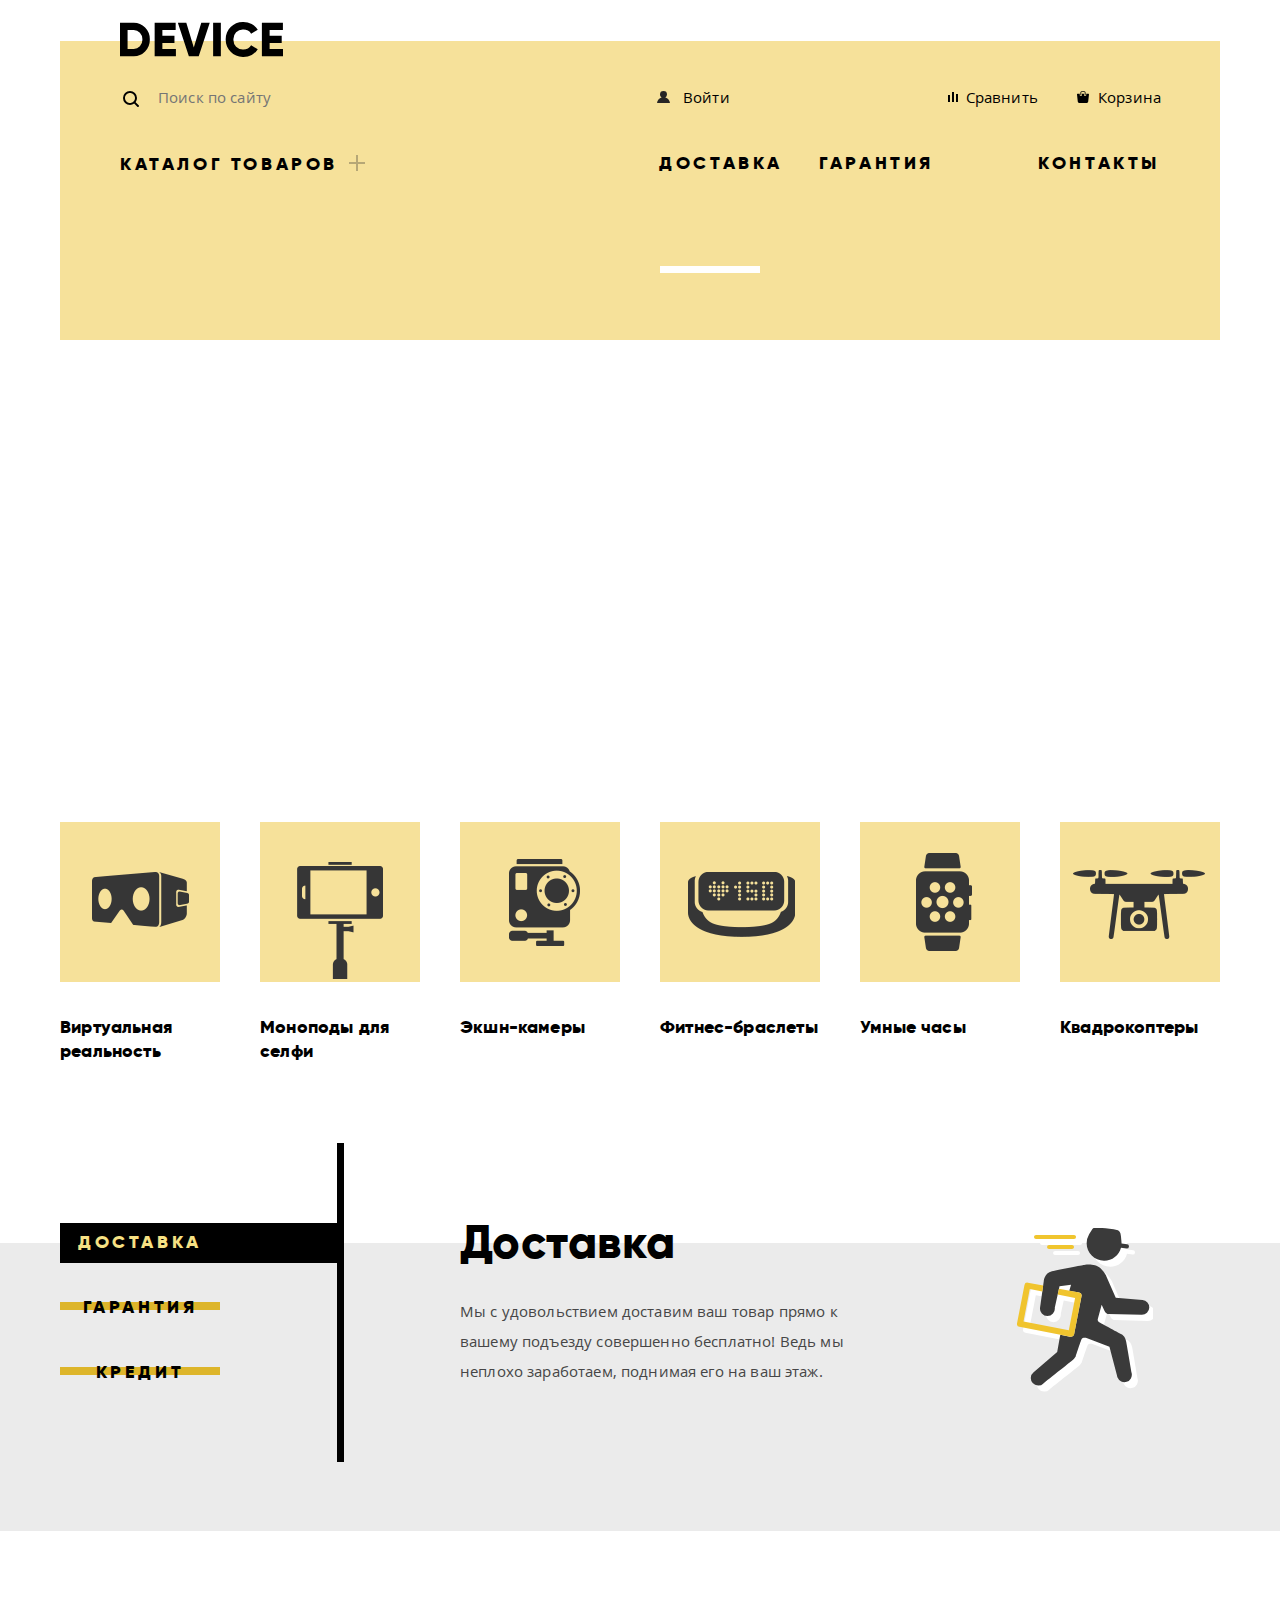
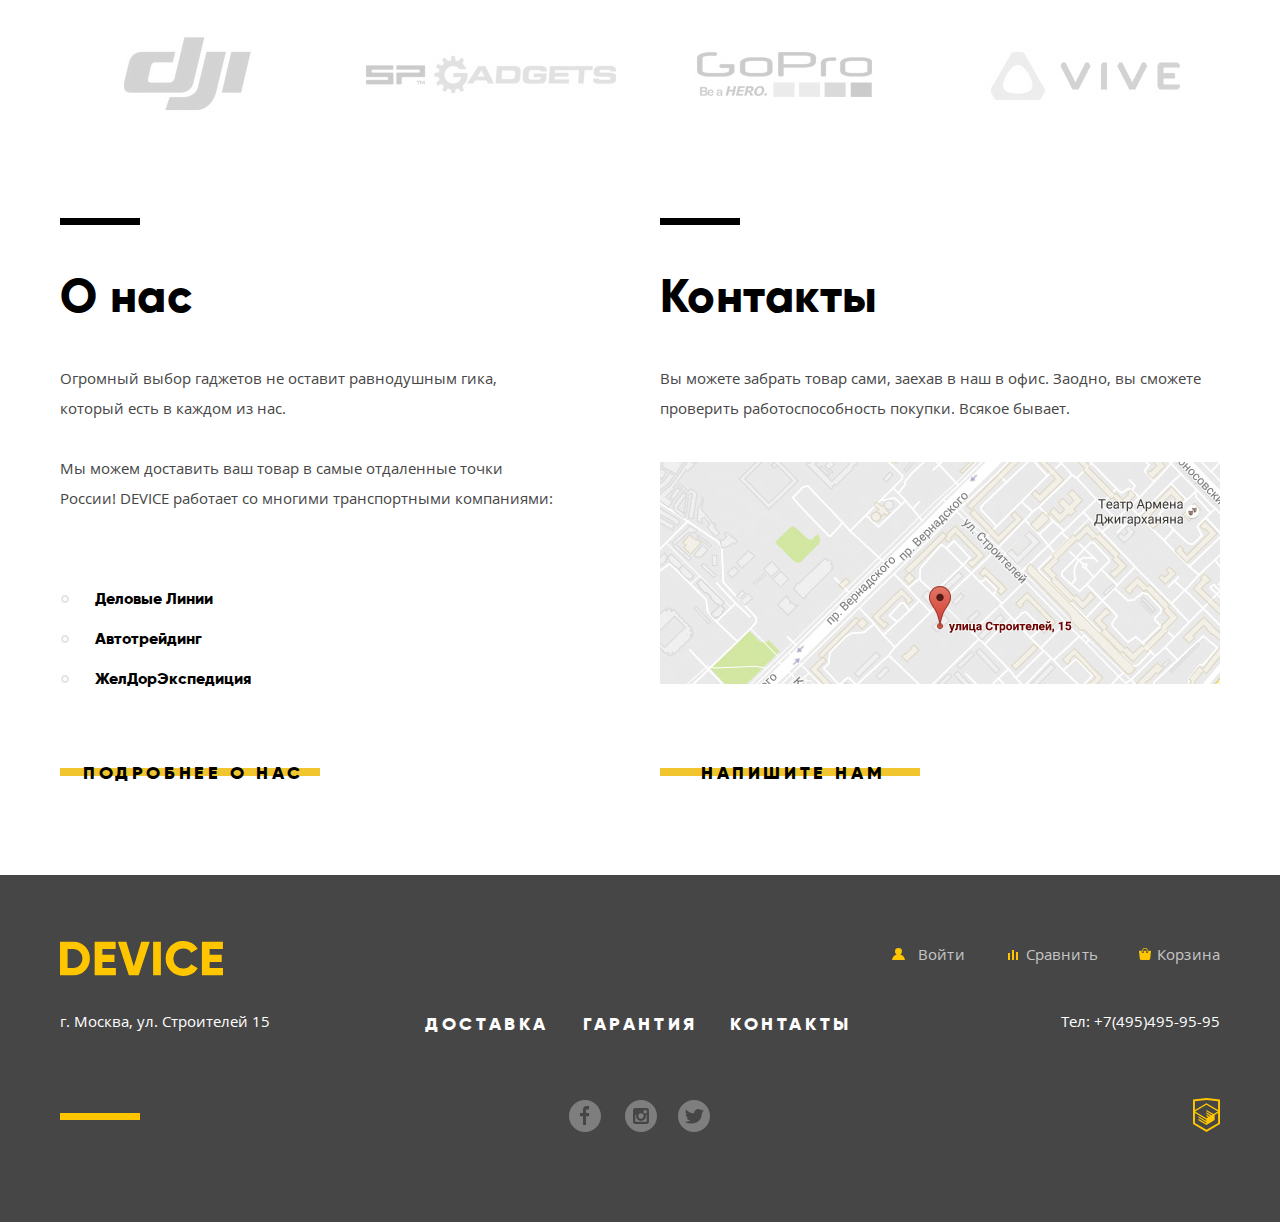
==== commit c3ef2f98: "Выполнил оформление декоративных элементов" ====
--- a/index.html
+++ b/index.html
@@ -11,7 +11,7 @@
 		<section class="user-nav">
 			<h3 class="visually-hidden">Личный кабинет</h3>
 			<a class="logo-header">
-				<img src="img/device.svg" name="Лого" alt="Логотип Device">
+				<img src="img/device.svg" width="163" height="35" name="Лого" alt="Логотип Device">
 			</a>
 			<div class="user-nav-wrapper">
 				<form class="form-wrapper" action="#" method="post">
@@ -33,7 +33,7 @@
 	    <nav class="header-navigation">
 	        <ul class="nav-list">
 	        	<li class="pzd">
-	        		<a class="catalog-link" href="#">Каталог товаров</a>
+	        		<a class="catalog-link" href="catalog.html">Каталог товаров</a>
 		        	<div class="pzd-wrapper">
 		        		<ul class="pzd1">
 				        	<li><a href="#">Виртуальная реальность</a></li>
@@ -58,7 +58,98 @@
     </header>
     <main class="main-tool">
     	<h1 class="visually-hidden">Интернет магазин DEVICE</h1>
+    	<div class="container">
+    		<div>
+    			<ul class="type-of-items">
+    				<li class="items-link">
+    					<a class="image-link" href="#">
+    						<img class="image-settings" src="img/popular-1.png" width="97" height="55" alt="#">
+    						<p class="text-below-items">Виртуальная реальность</p>
+    					</a>
+    				</li>
+    				<li class="items-link">
+    					<a class="image-link" href="#">
+	    					<img class="image-settings" src="img/popular-2.png" width="86" height="117" alt="#">
+	    					<p class="text-below-items">Моноподы для селфи</p>
+    					</a>
+    				</li>
+    				<li class="items-link">
+    					<a class="image-link" href="#">
+	    					<img class="image-settings" src="img/popular-3.png" width="71" height="87" alt="#">
+	    					<p class="text-below-items">Экшн-камеры</p>
+    					</a>
+    				</li>
+    				<li class="items-link">
+    					<a class="image-link" href="#">
+    						<img class="image-settings" src="img/popular-4.png" width="107" height="65" alt="#">
+    						<p class="text-below-items">Фитнес-браслеты</p>
+    					</a>
+    				</li>
+    				<li class="items-link">
+    					<a class="image-link" href="#">
+    						<img class="image-settings" src="img/popular-5.png" width="56" height="98" alt="#">
+    						<p class="text-below-items">Умные часы</p>
+    					</a>
+    				</li>
+    				<li class="items-link">
+    					<a class="image-link" href="#">
+    						<img class="image-settings" src="img/poppular-6.png" width="132" height="69" alt="#">
+    						<p class="text-below-items">Квадрокоптеры</p>
+    					</a>
+    				</li>
+    			</ul>
+    		</div>
+    	</div>
+    	<div class="services-information-container">
+    		<div class="services-links-wrapper container">
+    			<ul class="services-links">
+    				<li><button class="service-button service-button-current">Доставка</button></li>
+					<li><button class="service-button">Гарантия</button></li>
+					<li><button class="service-button">Кредит</button></li>
+    			</ul>
+    			<ul class="services-list">
+    				<li class="services-description">
+    					<h3 class="service-title">Доставка</h3>
+	    				<p class="services-text">
+	    					Мы с удовольствием доставим ваш товар прямо к вашему
+	    					подъезду совершенно бесплатно! Ведь мы неплохо 
+	    					заработаем, поднимая его на ваш этаж.
+	    				</p>
+    				</li>
+    				<li class="services-description">
+    					<h3 class="service-title">Гарантия</h3>
+	    				<p class="services-text">
+	    					Если из-за возгорания купленного у нас товара у вас сгорит
+	    					дом — не переживайте, мы выдадим вам новый.
+							Товар, не дом, конечно же.
+	    				</p>
+    				</li>
+    				<li class="services-description">
+    					<h3 class="service-title">Кредит</h3>
+	    				<p class="services-text">
+	    					Залезть в долговую яму стало проще! Кредитные
+	    					консультанты подберут для вас наиболее выгодные 
+							условия кредита. Выгодные для нашего банка, разумеется.
+	    				</p>
+    				</li>
+    			</ul>
+    		</div>
+    	</div>
 	    <div class="container">
+	    	<ul class="logo-batch-list">
+					<li>
+						<a href="http://www.dji.com" target="_blank"><img src="img/logo-1-fc.jpg" width="260" height="100" alt="Логотип Dji"></a>
+					</li>
+					<li>
+						<a href="http://www.sp-gadgets.com" target="_blank"><img src="img/logo-2-fc.jpg" width="260" height="100" alt="Логотип sp-gadgets"></a>
+					</li>
+					<li >
+						<a href="https://gopro.com" target="_blank"><img src="img/logo-3-fc.jpg" width="260" height="100" alt="Логотип GoPro"></a>
+					</li>
+					<li>
+						<a href="https://www.vive.com" target="_blank"><img src="img/logo-4-fc.jpg" width="260" height="100" alt="Логотип Vive"></a>
+					</li>
+				</ul>
 	    	<div class="container-main">
 		    	<section class="main-section">
 		    		<div class="grey-line-1"></div>
@@ -88,10 +179,10 @@
 						проверить работоспособность покупки. Всякое бывает.
 					</p>
 					<div class="main-map" id="map">
-						<a class="map-link"><img src="img/map-jpg.jpg" alt="Карта"></a>			
+						<a class="map-link"><img src="img/map-jpg.jpg" width="560" height="222" alt="Карта"></a>			
 					</div>
 					<div class="contact-form">
-						<a class="contact-us" href="">Напишите нам</a>
+						<a class="contact-us" href="#">Напишите нам</a>
 					</div>
 				</section>
 			</div>
@@ -101,7 +192,7 @@
     	<div class="container">
     		<section class="user-nav-footer">
 	    		<h3 class="visually-hidden">Личный кабинет</h3>
-				<a class="logo-footer"><img src="img/logo_mc.svg" name="Лого" alt="Логотип Device"></a>
+				<a class="logo-footer"><img src="img/logo_mc.svg" width="163" height="35" name="Лого" alt="Логотип Device"></a>
 				<div class="footer-user-wrapper">
 					<ul class="footer-ul">
 						<li><a class="login-footer" href="#">Войти</a></li>
--- a/css/style.css
+++ b/css/style.css
@@ -726,19 +726,36 @@
 /* классы в main, начало*/
 
 .content-index-wrapper {
-  display: flex;
-  margin: 0;
-  padding: 0;
-  justify-content: center;
-}
-
-
-
-
-
+  position: relative;
+  margin: 0;
+  padding: 0;
+  margin-top: 45px;
+  margin-bottom: 15px;
+}
+
+.content-index-wrapper::after {
+  content: "";
+  position: absolute;
+  background-color: rgba(0, 0, 0, 0.08);
+  width: 100%;
+  height: 71px;
+  left: 0;
+  top: 0;
+  z-index: -1;
+}
+
+.content-index-wrapper::before {
+  content: "";
+  position: absolute;
+  background-color: rgba(0, 0, 0, 0.08);
+  width: 100%;
+  height: 100%;
+  right: calc(50% + 253px);
+  top: 0;
+}
 
 .main-tool {
-  margin-top: 1467px;
+  margin-top: 482px;
   margin-bottom: 89px;
 }
 
@@ -1656,16 +1673,16 @@
 }
 
 .container-lvl1 {
-  display: flex;
-  flex-direction: column;
-  align-items: flex-end;
-  flex-grow: 2;
-  text-align: right;
-  margin: 0;
-  padding: 0;
-  background-color: #ebebeb;
+  
+  margin: 0;
+  padding: 0;
+  position: relative;
+
+  /*background-color: #ebebeb;*/
   /*outline: 2px dotted green;*/
 }
+
+
 
 .container-lvl2 {
   margin: 0;
@@ -1876,6 +1893,7 @@
   margin: 0;
   padding: 0;
   margin-left: 59px;
+  margin-top: 0px;
   font-family:"Gilroy", "Arial", sans-serif;
   font-size: 18px;
   font-weight: 800;
@@ -1887,11 +1905,115 @@
   color: #000000;
 }
 
-.color-list {
-  list-style: none;
-}
-
-.color-list label{
+.black-line-cost {
+  display: flex;
+  margin: 0;
+  padding: 0;
+
+}
+
+.black-line-cost {
+  position: relative;
+  margin: 0;
+  margin-left: 0px;
+  font-size: 30px;
+  line-height: 42px;
+}
+
+.black-line-cost::before {
+  content: "";
+
+  position: absolute;
+  width: 201px;
+  height: 2px;
+  top: 0;
+  margin-left: 59px;
+  background-color: black;
+  
+}
+
+.black-line-color {
+  display: flex;
+  margin: 0;
+  padding: 0;
+
+}
+
+.black-line-color {
+  position: relative;
+  margin: 0;
+  margin-left: 0px;
+  font-size: 30px;
+  line-height: 42px;
+}
+
+.black-line-color::before {
+  content: "";
+
+  position: absolute;
+  width: 201px;
+  height: 2px;
+  top: -13px;
+  margin-left: 59px;
+  background-color: black;
+  
+}
+
+
+.black-line-bluetooth {
+  display: flex;
+  margin: 0;
+  padding: 0;
+}
+
+.black-line-bluetooth {
+  position: relative;
+  margin: 0;
+  margin-left: 0px;
+  font-size: 30px;
+  line-height: 42px;
+}
+
+.black-line-bluetooth::before {
+  content: "";
+
+  position: absolute;
+  width: 201px;
+  height: 2px;
+  top: -13px;
+  margin-left: 59px;
+  background-color: black;
+  
+}
+
+.Bluetooth-form {
+  margin: 0;
+  padding: 0;
+  margin-left: 59px;
+  font-family:"Gilroy", "Arial", sans-serif;
+  font-size: 18px;
+  font-weight: 800;
+  font-style: normal;
+  font-stretch: normal;
+  line-height: 1.33;
+  letter-spacing: 0.18px;
+  text-align: left;
+  color: #000000;
+}
+
+.bluetooth-list {
+  margin: 0;
+  padding: 0;
+  margin-top: 18px;
+  
+  list-style: none;
+}
+
+
+
+.bluetooth-list label{
+  margin: 0;
+  padding: 0;
   font-family:"OpenSans", "Arial", sans-serif;
   font-size: 14px;
   font-weight: 300;
@@ -1904,64 +2026,22 @@
   text-decoration: none;
 }
 
-.checkbox-type {
-  width: 27px;
-  height: 23px;
-  object-fit: contain;
-}
-
-.checkbox-type:hover {
-  opacity: 0.6;
-}
-
-.checkbox-type:active {
-  object-fit: contain;
-}
-
-
-.Bluetooth-form {
-  font-family:"Gilroy", A"Arial", sans-serif;
-  font-size: 18px;
-  font-weight: 800;
-  font-style: normal;
-  font-stretch: normal;
-  line-height: 1.33;
-  letter-spacing: 0.18px;
-  text-align: left;
-  color: #000000;
-}
-
-.Bluetooth-list {
-  list-style: none;
-}
-
-.Bluetooth-list label{
-  font-family:"OpenSans", "Arial", sans-serif;
-  font-size: 14px;
-  font-weight: 300;
-  font-style: normal;
-  font-stretch: normal;
-  line-height: 2.86;
-  letter-spacing: 0.14px;
-  text-align: left;
-  color: #000000;
-  text-decoration: none;
-}
-
-.radio-type {
-  width: 25px;
-  height: 25px;
-  object-fit: contain;
-}
-
-.radio-type:hover {
-  object-fit: contain;
-  opacity: 0.6;
-}
-
-.radio-type:active {
-  
-  object-fit: contain;
+.filter-option-bluetooth{
+  margin: 0;
+  padding: 0;
+  padding-left: 82px;
+}
+
+.filter-option-bluetooth label {
+  margin: 0;
+  padding: 0;
+  margin-left: 15px;
+  position: relative;
+
+  display: block;
+
+  cursor: pointer;
+  user-select: none;
 }
 
 .submit-button {
@@ -1990,9 +2070,9 @@
   align-self: stretch;
   margin: 0;
   padding: 0;
-  padding-top: 21px;
+  padding-top: 23px;
   padding-bottom: 26px;
-  padding-right: 180px;
+  padding-right: 119px;
   font-family:"Gilroy", "Arial", sans-serif;
   font-size: 16px;
   font-weight: 800;
@@ -2002,20 +2082,164 @@
   letter-spacing: 3.2px;
   text-align: right;
   color: #000000;
+  position: relative;
   text-transform: uppercase;
-  outline: 2px solid red;
-  background-color: #d9d9d9;
+  
 }
 
 .filter {
   width: 268px;
-}
+  margin: 0;
+  padding: 0;
+  margin-top: 68px;
+}
+
+.filter fieldset {
+  padding: 0;
+  margin: 0;
+  padding-top: 12px;
+  /*margin-bottom: 30px;*/
+  
+  border: none;
+}
+
+.filter fieldset:first-child {
+  /*margin-bottom: 35px;*/
+}
+
+.filter legend {
+  margin-bottom: 26px;
+  
+  font-size: 24px;
+}
+
+
+
+.color-list {
+  margin: 0;
+  padding: 0;
+  margin-top: 29px;
+  margin-left: -2px;
+  padding-bottom: 21px;
+  list-style: none;
+}
+
+
+.filter-option {
+  margin: 0;
+  padding: 0;
+  margin-bottom: 21px;
+  padding-left: 84px;
+}
+
+.filter-option label {
+  margin: 0;
+  padding: 0;
+  margin-top: 15px;
+  margin-left: 15px;
+  position: relative;
+
+  display: block;
+
+  cursor: pointer;
+  user-select: none;
+}
+
+.filter-input {
+  font-family: OpenSans;
+  font-size: 14px;
+  font-weight: 300;
+  font-stretch: normal;
+  font-style: normal;
+  line-height: 2.86;
+  letter-spacing: 0.14px;
+  text-align: left;
+  color: #000000;
+}
+
+.filter-input:hover + label {
+  opacity: 0.6;
+}
+
+.filter-input:active + label {
+  opacity: 1;
+}
+
+.filter-input-checkbox + label::before {
+  content: "";
+  position: absolute;
+  left: -39px;
+  top: -2px;
+
+  width: 23px;
+  height: 23px;
+
+  background-image: url("../img/checkbox-off.svg");
+}
+
+.filter-input-checkbox:checked + label::before {
+  content: "";
+
+  position: absolute;
+  left: -39px;
+  top: -2px;
+
+  width: 26px;
+  height: 23px;
+  
+  background-image: url("../img/checkbox-on.svg");
+  background-repeat: no-repeat;
+  background-position: 0 0;
+}
+
+.filter-input:disabled + label {
+  color: #000000;
+
+  opacity: 0.5;
+}
+
+
+.filter-input-radio {
+  font-family: OpenSans;
+  font-size: 14px;
+  font-weight: 300;
+  font-stretch: normal;
+  font-style: normal;
+  line-height: 2.86;
+  letter-spacing: 0.14px;
+  text-align: left;
+  color: #000000;
+}
+
+.filter-input-radio + label::before {
+  content: "";
+
+  position: absolute;
+  left: -39px;
+  top: 7px;
+
+  width: 28px;
+  height: 28px;
+  
+  background-image: url("../img/radio-off.svg");
+  background-repeat: no-repeat;
+  background-position: 0 0;
+}
+
+
+
+.filter-input-radio:checked + label::before {
+  background-image: url("../img/radio-on.svg");
+  background-repeat: no-repeat;
+  background-position: 0 0;
+}
+
 
 .sort-head {
   margin: 0;
-  padding-top: 21px;
-  padding-bottom: 26px;
-  padding-left: 74px;
+  padding-top: 23px;
+  padding-bottom: 24px;
+  padding-left: 132px;
   padding-right: 55px;
   font-family:"Gilroy", "Arial", sans-serif;
   font-size: 16px;
@@ -2031,22 +2255,23 @@
 
 
 
-.sort-func-1 {
-  display: flex;
-  padding: 0;
-  margin: 0;
-  justify-content: space-around;
-  list-style: none;
-}
-
-.sort-func-1 li {
+.sort-func {
+  display: flex;
+  padding: 0;
+  margin: 0;
+  margin-top: 24px;
+  justify-content: space-between;
+  list-style: none;
+}
+
+
+.sort-func li {
   padding: 0;
   margin: 0;
   padding-right: 30px;
 }
 
-
-.sort-func-1 a {
+.sort-func a {
   font-family:"OpenSans", "Arial", sans-serif;
   font-size: 14px;
   font-weight: normal;
@@ -2059,34 +2284,30 @@
   text-decoration: none;
 }
 
-.sort-func-1 a:hover {
+.sort-func .sort-current {
+  color: #000000;
+}
+
+.sort-func a:hover {
   color: rgba(0, 0, 0, 0.6);
 }
 
-.sort-func-1 a:action {
-  font-family:"OpenSans", "Arial", sans-serif;
-  font-size: 14px;
-  font-weight: normal;
-  font-style: normal;
-  font-stretch: normal;
-  line-height: 1.29;
-  letter-spacing: normal;
-  text-align: left;
-  color: #000000;
+.sort-func a:active {
+  color: rgb(0, 0, 0);
 }
 
 .sort-func-2 {
   display: flex;
   padding: 0;
   margin: 0;
-  justify-content: space-around;
+  margin-top: 24px;
+  justify-content: space-between;
   list-style: none;
 }
 
 .sort-func-2 li {
   padding: 0;
   margin: 0;
-  padding-left: 20px;
 }
 
 
@@ -2103,24 +2324,62 @@
   text-decoration: none;
 }
 
-.sort-func-2 a:hover {
-  color: rgba(0, 0, 0, 0.6);
-}
-
-.sort-func-2 a:action {
-  font-family:"OpenSans", "Arial", sans-serif;
-  font-size: 14px;
-  font-weight: normal;
-  font-style: normal;
-  font-stretch: normal;
-  line-height: 1.29;
-  letter-spacing: normal;
-  text-align: left;
-  color: #000000;
-}
-
-
-
+
+.up-icon {
+  padding-left: 50px;
+  position: relative;
+}
+
+.up-icon::before {
+  content: "";
+
+  position: absolute;
+  top: 6px;
+  left: 200px;
+  
+  width: 16px;
+  height: 18px;
+
+  background-image: url("../img/icon-up-dir.svg");
+  background-repeat: no-repeat;
+  background-position: 0 0; 
+  opacity: 0.2;
+}
+
+.down-icon {
+  padding-left: 50px;
+  position: relative;
+}
+
+.down-current.down-icon::before {
+  opacity: 1;
+}
+
+.down-icon::before {
+  content: "";
+
+  position: absolute;
+  top: 6px;
+  left: 182px;
+  
+  width: 16px;
+  height: 18px;
+
+  background-image: url("../img/icon-down-dir.svg");
+  background-repeat: no-repeat;
+  background-position: 0 0;
+  opacity: 0.2;
+}
+
+.up-icon:hover::before, 
+.down-icon:hover::before {
+  opacity: 0.4;
+}
+
+.up-icon:active::before, 
+.down-icon:active::before {
+  opacity: 1;
+}
 
 .items-description {
   display: flex;
@@ -2128,16 +2387,21 @@
   width: 833px;
   padding: 0;
   margin: 0;
-  padding-left: 73px;
-  padding-top: 69px;
+  margin-left: 132px;
+  margin-top: 54px;
   /*justify-content: space-around;*/
   list-style: none;
 }
 
-.items-description li {
+.catalog-item  {
   margin: 0;
   padding: 0;
   margin-right: 40px;
+  margin-top: 15px;
+  margin-bottom: 32px;
+  width: 361px;
+  min-height: 285px;
+  position: relative;
 }
 
 .items-description a {
@@ -2153,25 +2417,23 @@
   text-decoration: none;
 }
 
-.catalog-item {
-  width: 361px;
-  min-height: 285px;
-  margin-bottom: 20px;
-  margin-left: auto;
-  /*outline: 2px dotted black;*/
-}
-
-
-/*
+
+
 .item-text {
   display: flex;
   padding: 0;
   margin: 0;
-  outline: 2px dotted green;
-}
-*/
-
-.price-items{
+  margin-top: 28px;
+  width: 360px;
+  justify-content: space-between;
+}
+
+
+.price-items {
+  display: inline-block;
+  margin: 0;
+  padding: 0;
+  margin-left: 52px;
   font-size: 16px;
   font-weight: 300;
   font-style: normal;
@@ -2180,17 +2442,6 @@
   letter-spacing: 0.16px;
   text-align: right;
   color: #464646;
-}
-
-.separator-h {
-  display: flex;
-  padding: 0;
-  margin: 0;
-  justify-content: space-between;
-}
-
-.separator-h a {
-  padding-right: 15px;
 }
 
 .footer-inf-wrap {
@@ -3381,8 +3632,6 @@
 }
 
 
-
-
 .modal-2 {
   box-sizing: border-box;
   margin-right: auto;
@@ -3444,47 +3693,6 @@
 }
 
 
-
-
-
-
-
-
-
-
-
-
-
-
-
-
-
-
-
-
-
-
-
-
-
-
-
-
-
-
-
-
-
-
-
-
-
-
-
-
-
-
-
 .ss {
   display: flex;
   margin: 0;
@@ -3519,7 +3727,778 @@
   margin: 0;
   padding: 0;
   justify-content: flex-start;
-  outline: 2px solid blue;
+}
+
+.logo-batch-list {
+  display: flex;
+  margin: 0;
+  padding: 0;
+  margin-bottom: 78px;
+  list-style: none;
+  text-decoration: none;
+}
+
+.logo-batch-list li {
+  margin-right: 40px;
+  filter: grayscale(100%); 
+  opacity: 0.2;
+}
+
+.logo-batch-list li:hover {
+  filter: grayscale(0%);
+  opacity: 1;
+}
+
+.logo-batch-list li:active {
+  filter: grayscale(0%);
+  opacity: 1;
+}
+
+.flex-wrapper {
+  display: flex;
+  justify-content: space-between;
+  margin-bottom: 15px;
+}
+
+
+.contact-form-ct {
+  display: flex;
+  margin: 0;
+  padding: 0;
+  margin-top: 40px;
+  margin-left: 59px;
+}
+
+.contact-us-ct {
+  margin: 0;
+  padding: 0;
+  /*margin-left: 41px;*/
+  margin-left: 0;
+  padding-left: 41px;
+  font-family:"Gilroy", "Arial", sans-serif;
+  font-size: 18px;
+  font-weight: 800;
+  font-style: normal;
+  font-stretch: normal;
+  line-height: 1.33;
+  letter-spacing: 3.6px;
+  text-align: center;
+  color: rgb(0,0,0,1);
+  position: relative;
+  text-decoration: none;
+  text-transform: uppercase;
+}
+
+.contact-us-ct:hover {
+color: rgb(0,0,0,1);
+}
+
+.contact-us-ct:active {
+  color: rgb(0,0,0,0.3);
+}
+
+.contact-us-ct::before {
+  content: "";
+
+  position: absolute;
+  width: 200px;
+  height: 8px;
+  top: 6px;
+  left: 0;
+  z-index: -1;
+  background-color: #f0c52e;
+}
+
+.contact-us-ct:hover::before {
+  width: 200px;
+  height: 40px;
+  top: -10px;
+  left: 0;
+  z-index: -1;
+}
+
+.contact-us-ct:active::before {
+  width: 200px;
+  height: 40px;
+  top: -10px;
+  left: 0;
+  z-index: -1;
+}
+
+
+
+
+.list-of-items {
+  display: flex;
+  flex-wrap: wrap;
+  margin-left: 133px;
+  margin-top: 5px;
+  margin-bottom: 63px;
+  height: 70px;
+  width: 759px;
   background-color: #ebebeb;
-  
+ 
+}
+
+.list-of-items a {
+  text-decoration: none;
+}
+
+.pagination-list {
+  display: flex;
+  flex-wrap: wrap;
+  
+  padding: 0;
+  margin: 0;
+  margin-left: 186px;
+  margin-right: 196px;
+  margin-top: 25px;
+  list-style: none;
+  
+}
+
+.pagination-list li:nth-of-type(1) {
+  margin: 0;
+  padding: 0;
+  margin-left: 0px;
+}
+
+.pagination-list li:nth-of-type(2) {
+  margin: 0;
+  padding: 0;
+  margin-left: 12px;
+}
+
+.pagination-list li:nth-of-type(3) {
+  margin: 0;
+  padding: 0;
+  margin-left: 14px;
+}
+
+
+.list-navigation-link {
+  margin: 0;
+  padding: 0;
+  width: 136px;
+  padding-top: 24px;
+  padding-bottom: 22px;
+  font-family: Gilroy;
+  font-size: 16px;
+  font-weight: 800;
+  font-stretch: normal;
+  font-style: normal;
+  line-height: 1.5;
+  letter-spacing: 3.2px;
+  text-align: center;
+  text-transform: uppercase;
+  color: #000000;
+  list-style: none;
+  background-color: #ebebeb;
+}
+.pagination-item .pagination-current {
+  color: #000000;
+}
+
+.list-navigation-link:hover {
+  background-color: #d9d9d9;
+}
+
+.list-navigation-link:active {
+  color: rgba(0, 0, 0, 0.3);
+  background-color: #ebebeb;
+}
+
+.pagination-item a {
+  margin: 0;
+  padding: 0;
+  margin-top: 15px;
+  margin-left: 15px;
+  font-family: Gilroy;
+  font-size: 16px;
+  font-weight: 800;
+  font-stretch: normal;
+  font-style: normal;
+  line-height: 1.5;
+  letter-spacing: 3.2px;
+  text-align: left;
+  color: rgba(0, 0, 0, 0.3);
+  background-color: #ebebeb;
+  list-style: none;
+}
+
+.pagination-item a:hover {
+  color: rgba(0, 0, 0, 0.6);
+}
+
+.pagination-item a:active {
+  color: rgb(0, 0, 0);
+} 
+
+.image-item {
+  z-index: 1;
+}
+
+
+
+.mask {
+  z-index: 1;
+  display: none;
+  position: absolute;
+  top: 0;
+  left:0;
+  width: 360px;
+  height: 380px;
+  background-color: #eeeeee;
+  opacity: 0.7;
+}
+
+.catalog-item:hover .mask{
+  display: block; 
+}
+
+.mask .add-to-cart {
+  width: 200px;
+  font-family: Gilroy;
+  font-size: 18px;
+  font-weight: 800;
+  font-stretch: normal;
+  font-style: normal;
+  line-height: 1.33;
+  letter-spacing: 3.6px;
+  position: absolute;
+  top: 185px;
+  left: 80px;
+  text-align: center;
+  color: #000000;
+  z-index:1;
+}
+
+.mask .add-to-cart::before {
+  content: "";
+  position: absolute;
+  width: 200px;
+  height: 8px;
+  top: 6px;
+  left: 0;
+  z-index: -1;
+  background-color: #f0c52e;
+}
+
+.mask .add-to-cart:hover::before, 
+.mask .add-to-cart:focus::before {
+  width: 200px;
+  height: 40px;
+  top: -10px;
+  left: 0;
+  z-index: -1;
+}
+
+.mask .add-to-cart:active {
+  color: rgba(0, 0, 0, 0.3);
+}
+
+.mask .add-to-cart:active::before {
+  width: 200px;
+  height: 40px;
+  top: -10px;
+  left: 0;
+  z-index: -1;
+}
+
+
+.mask .add-to-compare {
+  position: absolute;
+  top: 229px;
+  left: 108px;
+  font-family: OpenSans;
+  font-size: 13px;
+  font-weight: 300;
+  font-stretch: normal;
+  font-style: normal;
+  line-height: 2.77;
+  letter-spacing: 0.13px;
+  text-align: center;
+  color: rgba(0, 0, 0, 0.5);
+  text-decoration: none;
+}
+
+.mask .add-to-compare:hover, 
+.mask .add-to-compare:focus {
+  color: rgba(0, 0, 0, 1);
+}
+
+.mask .add-to-compare:active {
+  color: rgba(0, 0, 0, 0.2);
+}
+
+
+
+
+
+.filter-item {
+  margin: 0;
+  padding: 0;
+  
+  border: none;
+  
+  /* Для демонстрации */
+  width: 260px;
+  margin: 50px auto; 
+}
+
+.range-filter {
+  width: 260px;
+}
+
+.filter-item legend {
+  margin: 0;
+  padding: 0;
+  margin-left: 59px;
+  padding-top: 13px;
+  font-family: Gilroy;
+  font-size: 18px;
+  font-weight: 800;
+  font-stretch: normal;
+  font-style: normal;
+  line-height: 1.33;
+  letter-spacing: 0.18px;
+  text-align: left;
+  color: #000000;
+}
+
+.range-controls {
+  position: relative;
+  padding-top: 23px;
+  padding-right: 0;
+  padding-left: 63px;
+  border-radius: 5px;
+}
+
+.range-controls .scale {
+  height: 2px;
+
+  background: #d7dcde;
+}
+
+.range-controls .bar {
+  width: 63%;
+  height: 2px;
+
+  background: #91c92f;
+}
+
+.range-controls .toggle {
+  position: absolute;
+  top: 13px;
+  left: 0;
+  
+  width: 4px;
+  height: 4px;
+  padding: 0;
+
+  border: 8px solid #ffffff;
+  background-color: #ababab;
+  box-shadow: 0 2px 1px 0 #cfcfcf;
+  border-radius: 50%;
+  cursor: pointer;
+}
+
+.range-controls .toggle-min {
+  left: 54px;
+}
+
+.range-controls .toggle-max {
+  left: 167px;
+}
+
+.price-controls {
+  margin-left: 60px;
+  margin-bottom: 32px;
+  font-family: Gilroy;
+  font-size: 14px;
+  font-weight: 300;
+  font-stretch: normal;
+  font-style: normal;
+  line-height: 1.71;
+  letter-spacing: normal;
+  
+  color: rgba(0, 0, 0, 0.2);
+}
+
+.price-controls label {
+  display: inline-block;
+  /*width: 50%;*/
+  padding-top: 7px;
+  
+}
+
+.price-controls input {
+  padding: 3px 0;
+  
+  font-family: Gilroy;
+  font-size: 14px;
+  font-weight: 300;
+  font-stretch: normal;
+  font-style: normal;
+  line-height: 1.71;
+  letter-spacing: normal;
+  text-align: center;
+  color: rgba(0, 0, 0, 0.2);
+  
+  border: none;
+  border-radius: 5px;
+  background-color: transparent;
+}
+
+.min-price input {
+  width: 10px;
+  margin-right: 57px;
+}
+
+.max-price input {
+  width: 34px;
+}
+
+
+
+.type-of-items {
+  display: flex;
+  margin: 0;
+  padding: 0;
+  margin-bottom: 261px;
+  justify-content: space-between;
+  list-style: none;
+}
+
+
+.type-of-items li {
+  width: 160px;
+}
+
+
+.text-below-items {
+  position: absolute;
+  top: 176px;
+  left: 0;
+  font-family: Gilroy;
+  font-size: 18px;
+  font-weight: 800;
+  font-stretch: normal;
+  font-style: normal;
+  line-height: 1.33;
+  letter-spacing: 0.18px;
+  text-align: left;
+  color: #000000;
+  text-decoration: none;
+}
+
+
+.image-link {
+  box-sizing: border-box;
+  display: block;
+  height: 160px;
+  width: 160px;
+  background-color: rgba(246, 225, 154);
+  position: relative;
+  text-decoration: none;
+}
+
+.image-link:hover {
+  background-color: #f0c52e;
+}
+
+.image-link:active {
+  background-color: #f0c52e;
+}
+
+.image-link:active .image-settings {
+  opacity: 0.3;
+}
+
+.image-link:active .text-below-items {
+  opacity: 0.3;
+}
+
+.image-settings {  
+  margin: 0;
+  padding: 0;
+  position: absolute;
+}
+
+.items-link {
+  position: relative;
+}
+
+
+.items-link:nth-of-type(1) .image-link {  
+  margin: 0;
+  padding: 0;
+  padding-top: 50px;
+  padding-left: 32px;
+}
+
+.items-link:nth-of-type(2) .image-link {  
+  margin: 0;
+  padding: 0;
+  padding-top: 40px;
+  padding-left: 37px;
+}
+
+.items-link:nth-of-type(3) .image-link {  
+  margin: 0;
+  padding: 0;
+  padding-top: 37px;
+  padding-left: 49px;
+}
+
+.items-link:nth-of-type(4) .image-link {  
+  margin: 0;
+  padding: 0;
+  padding-top: 50px;
+  padding-left: 28px;
+}
+
+.items-link:nth-of-type(5) .image-link {  
+  margin: 0;
+  padding: 0;
+  padding-top: 31px;
+  padding-left: 56px;
+}
+
+.items-link:nth-of-type(6) .image-link {  
+  margin: 0;
+  padding: 0;
+  padding-top: 48px;
+  padding-left: 13px;
+}
+
+
+
+.services-information-container {
+  position: relative;
+  margin: 0;
+  padding: 0;
+  margin-bottom: 207px;
+}
+
+.services-information-container::after {
+  content: "";
+  position: absolute;
+  background-color: rgba(0, 0, 0, 0.08);
+  width: 100%;
+  height: 288px;
+  left: 0;
+  top: 0;
+  z-index: -1;
+}
+
+
+.services-links-wrapper {
+  display: flex;
+  justify-content: flex-start;
+  margin-bottom: 15px;
+}
+
+
+.services-links {
+  margin: 0;
+  padding: 0;
+  margin-left: 0px;
+  margin-top: -20px;
+  list-style: none;
+  position: relative;
+}
+
+.services-links li {
+  margin-bottom: 25px;
+  width: 278px;
+}
+
+
+
+.services-links::before {
+  content: "";
+
+  position: absolute;
+  width: 7px;
+  height: 319px;
+  top: -80px;
+  left: 277px;
+  background-color: #000000;
+  
+}
+
+
+.service-button {
+  position: relative;
+  box-sizing: border-box;
+  
+  width: 160px;
+  height: 40px;
+  font-family: Gilroy;
+  font-size: 18px;
+  font-weight: 800;
+  font-stretch: normal;
+  font-style: normal;
+  line-height: 1.33;
+  letter-spacing: 3.6px;
+  text-align: center;
+  color: #000000;
+  text-transform: uppercase;
+  text-decoration: none;
+  background: none;
+  border: none;
+}
+
+
+
+
+
+.service-button:hover {
+color: rgb(0,0,0,1);
+}
+
+.service-button:active {
+  color: #f7e184;
+}
+
+.service-button::before {
+  content: "";
+
+  position: absolute;
+  width: 160px;
+  height: 8px;
+  top: 14px;
+  left: 0;
+  z-index: -1;
+  background-color: #f0c52e;
+}
+
+.service-button:hover::before {
+  width: 160px;
+  height: 40px;
+  top: 0px;
+  left: 0;
+  z-index: -1;
+}
+
+.service-button:active::before {
+  width: 278px;
+  height: 40px;
+  top: 0px;
+  left: 0;
+  z-index: -1;
+  background-color: #000000;
+
+}
+
+.service-button-current,
+.service-button-current:hover,
+.service-button-current:focus,
+.service-button-current:active {
+  color: #f7e184; 
+}
+
+.service-button-current::before,
+.service-button-current:hover::before,
+.service-button-current:focus::before,
+.service-button-current:active::before {
+  content: "";
+
+  width: 278px;
+  height: 40px;
+  top: 0px;
+  left: 0;
+  z-index: -1;
+  background-color: #000000;
+}
+
+.services-list {
+  margin: 0;
+  padding: 0;
+  list-style: none;
+}
+
+.services-description {
+  margin: 0;
+  padding: 0;
+  margin-left: 122px;
+  margin-top: -71px;
+  width: 426px;
+  position: relative;
+}
+
+.services-description:nth-of-type(1)::before {
+  content: "";
+
+  position: absolute;
+  top: 9px;
+  left: 557px;
+  width: 136px;
+  height: 164px;
+
+  background-image: url("../img/delivery.svg");
+  background-repeat: no-repeat;
+  background-position: 0 0; 
+}
+
+.services-description:nth-of-type(2)::before {
+  content: "";
+
+  position: absolute;
+  top: -15px;
+  left: 557px;
+  width: 171px;
+  height: 194px;
+
+  background-image: url("../img/warranty.svg");
+  background-repeat: no-repeat;
+  background-position: 0 0; 
+}
+
+.services-description:nth-of-type(3)::before {
+  content: "";
+
+  position: absolute;
+  top: -19px;
+  left: 557px;
+  width: 156px;
+  height: 186px;
+
+  background-image: url("../img/credit.svg");
+  background-repeat: no-repeat;
+  background-position: 0 0; 
+}
+
+.services-description:not(:nth-of-type(1)) {
+  display: none;
+}
+
+.service-title {
+  font-family: Gilroy;
+  font-size: 47px;
+  font-weight: 800;
+  font-stretch: normal;
+  font-style: normal;
+  line-height: 1.02;
+  letter-spacing: 0.47px;
+  text-align: left;
+  color: #000000;
+}
+
+
+.services-text {
+  margin: 0;
+  padding: 0;
+  margin-top: -18px;
+  margin-left: 0px;
+  font-family: OpenSans;
+  font-size: 15px;
+  font-weight: 300;
+  font-stretch: normal;
+  font-style: normal;
+  line-height: 2;
+  letter-spacing: 0.15px;
+  text-align: left;
+  color: #464646;
 }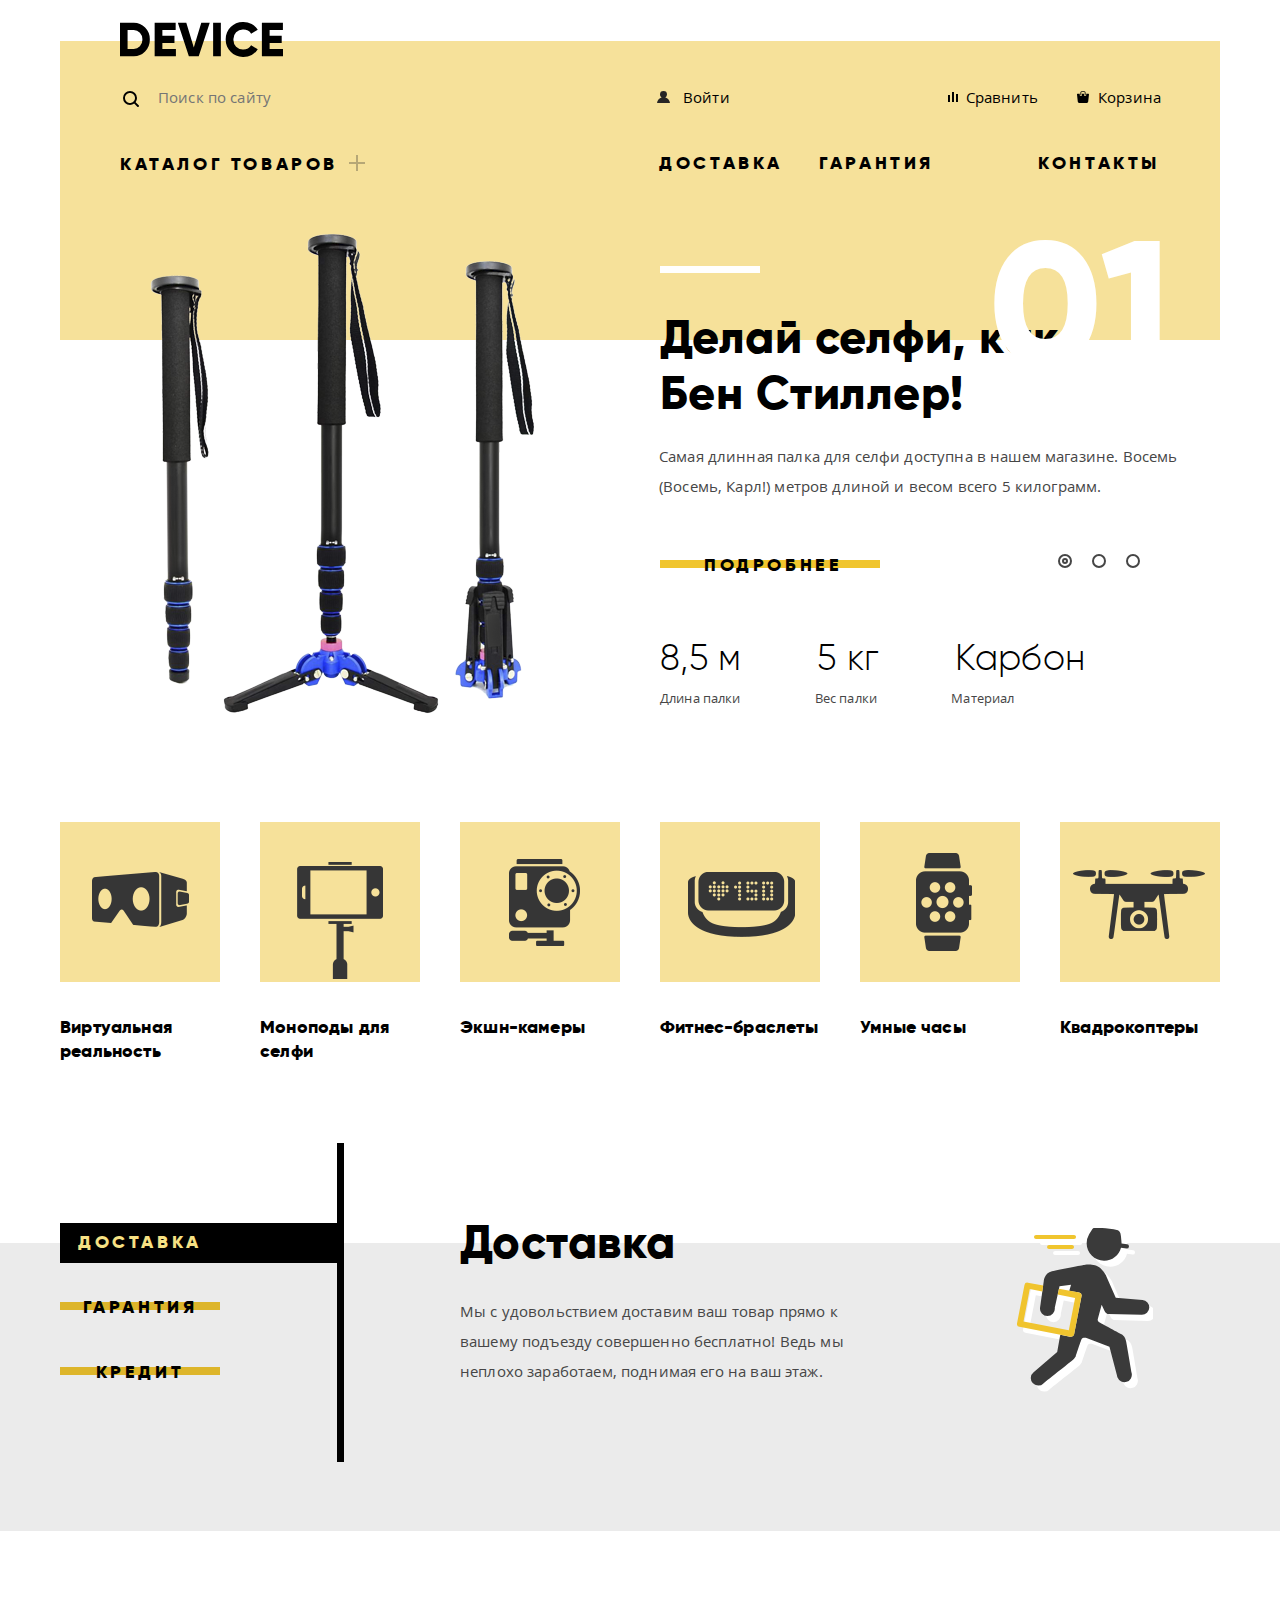
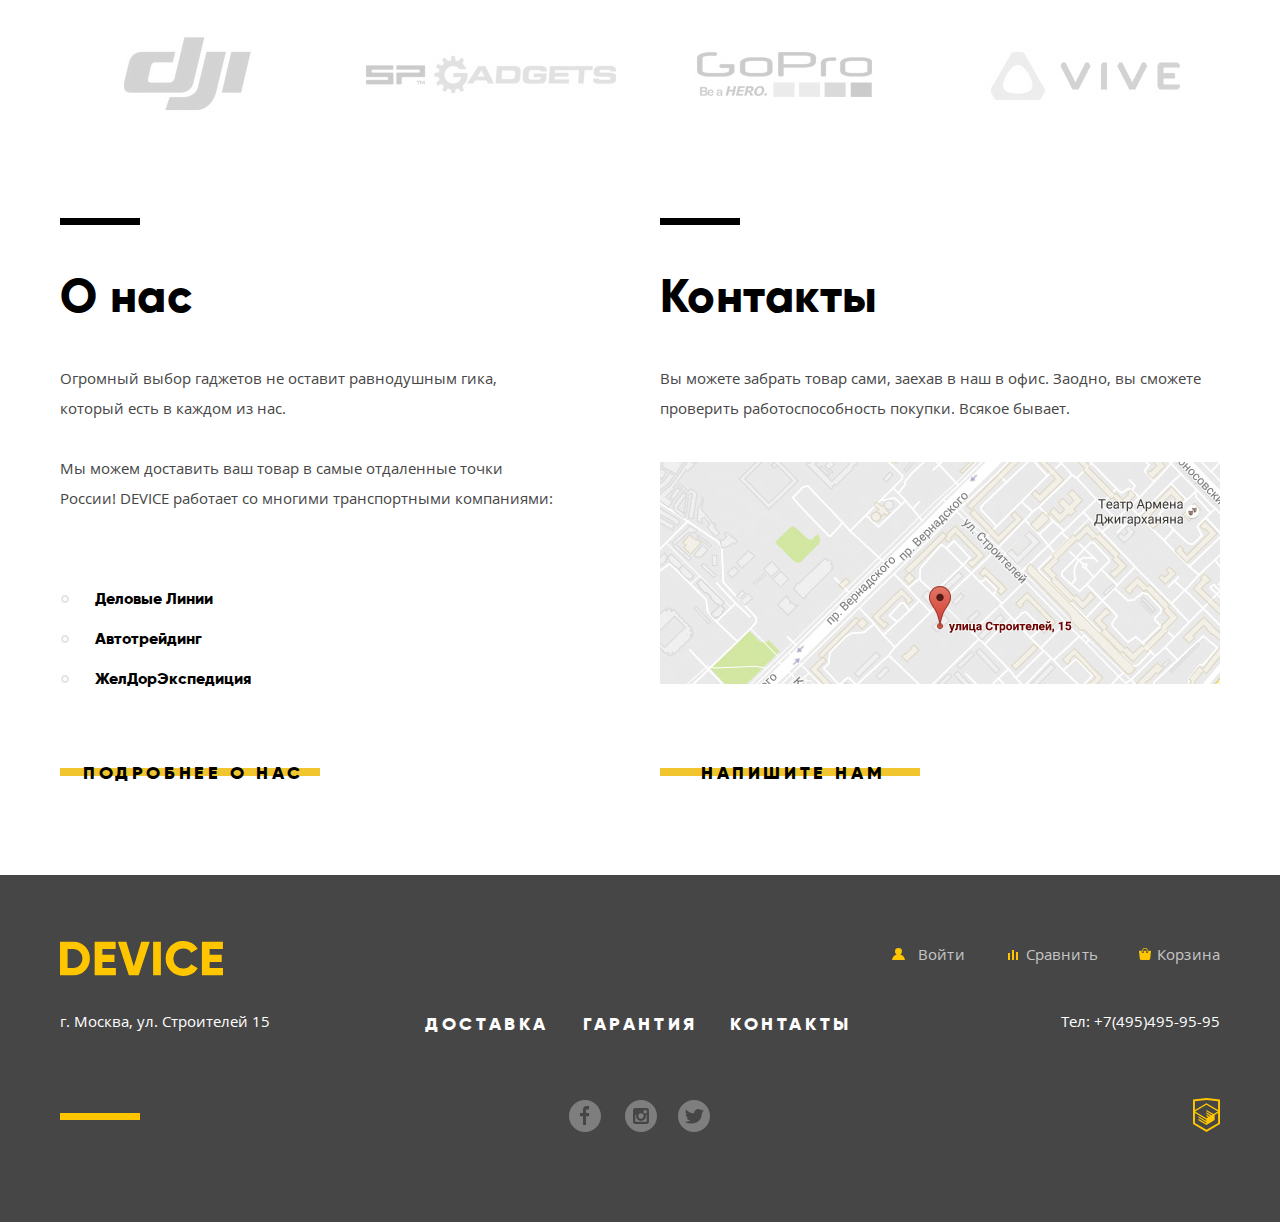
==== commit bcabe633: "Выполнил задание: Оформление контента. Завершил весртку." ====
--- a/index.html
+++ b/index.html
@@ -58,6 +58,82 @@
     </header>
     <main class="main-tool">
     	<h1 class="visually-hidden">Интернет магазин DEVICE</h1>
+		<div class="container">
+			<ul class="slider-nav-bullets">
+		    	<li class="slider-nav-bullet slider-nav-bullet-checked"></li>
+		    	<li class="slider-nav-bullet"></li>
+		    	<li class="slider-nav-bullet"></li>
+		    </ul>
+    		<div class="slider-main-wrapper">
+    			<ul>
+    				<li class="slider-items">
+    					<img class="slider-image" src="img/slider-1-png.png">
+    					<div class="slider-content-wrapper">
+	    					<h3 class="slider-title">Делай селфи, как Бен Стиллер!</h3>
+		    				<p class="slider-text">
+		    					Самая длинная палка для селфи доступна в нашем магазине.
+		    					Восемь (Восемь, Карл!) метров длиной и весом всего 5 килограмм.
+		    				</p>
+		    				<a class="slider-link">Подробнее</a>
+		    				<table class="slider-table-wrapper">
+								<tr>
+								    <td class="slider-table-value">8,5 м</td>
+								    <td class="slider-table-value">5 кг</td>
+								    <td class="slider-table-value">Карбон</td>
+								</tr>
+								<tr>
+								    <td class="slider-table-feature">Длина палки</td>
+								    <td class="slider-table-feature">Вес палки</td>
+								    <td class="slider-table-feature">Материал</td>
+								 </tr>
+							</table>
+						</div>
+    				</li>
+    				<li class="slider-items">
+    					<img class="slider-image" src="img/slider-2-png.png">
+    					<div class="slider-content-wrapper">
+	    					<h3 class="slider-title">Худеем правильно!</h3>
+		    				<p class="slider-text">
+		    					Мотивирующие фитнес-браслеты помогут найти в себе силы 
+								не пропускать занятия и соблюдать диету.
+		    				</p>
+		    				<a class="slider-link">Подробнее</a>
+		    				<table class="slider-table-wrapper">
+								<tr>
+								    <td class="slider-table-value">48 часов</td>
+								</tr>
+								<tr>
+								    <td class="slider-table-feature">Без подзарядки</td>
+								 </tr>
+							</table>
+						</div>
+    				</li>
+    				<li class="slider-items">
+    					<img class="slider-image" src="img/slider-3-png.png">
+    					<div class="slider-content-wrapper">
+	    					<h3 class="slider-title">Порхает как бабочка, жалит как пчела!</h3>
+		    				<p class="slider-text">
+		    					Этот обычный, на первый взгляд, квадрокоптер оснащен 
+								мощным лазером, замаскированным под стандартную камеру.
+
+		    				</p>
+		    				<a class="slider-link">Подробнее</a>
+		    				<table class="slider-table-wrapper">
+								<tr>
+								    <td class="slider-table-value">800 м</td>
+								    <td class="slider-table-value">50 м</td>
+								</tr>
+								<tr>
+								    <td class="slider-table-feature">Дальность полета</td>
+								    <td class="slider-table-feature">Радиус поражения</td>
+								 </tr>
+							</table>
+						</div>
+    				</li>
+    			</ul>
+    		</div>
+    	</div>
+
     	<div class="container">
     		<div>
     			<ul class="type-of-items">
--- a/css/style.css
+++ b/css/style.css
@@ -65,6 +65,7 @@
   box-sizing: border-box;
   width: 1160px;
   margin: 0 auto;
+  position: relative;
 }
 
 .container-sort {
@@ -730,7 +731,7 @@
   margin: 0;
   padding: 0;
   margin-top: 45px;
-  margin-bottom: 15px;
+  
 }
 
 .content-index-wrapper::after {
@@ -755,7 +756,7 @@
 }
 
 .main-tool {
-  margin-top: 482px;
+  margin-top: 0px;
   margin-bottom: 89px;
 }
 
@@ -2404,6 +2405,27 @@
   position: relative;
 }
 
+.catalog-item-new::before {
+  content: "new";
+  width: 57px;
+  height: 57px;
+  top: 28px;
+  right: 29px;
+  border: solid 2px #000000;
+  border-radius: 50%;
+  position: absolute;
+  opacity: 0.1;
+  font-family: Gilroy;
+  font-size: 14px;
+  font-weight: 800;
+  font-stretch: normal;
+  font-style: normal;
+  line-height: 60px;
+  letter-spacing: 0.7px;
+  text-align: center;
+  text-transform: uppercase;
+}
+
 .items-description a {
   font-family:"Gilroy", "Arial", sans-serif;
   font-size: 18px;
@@ -3358,6 +3380,7 @@
   text-align: center;
   color: #000000;
   border: solid 2px #000000;
+  background-color: rgba(246, 225, 154);
 }
 
 .search-input:active ~ .search-button,
@@ -3757,7 +3780,7 @@
 .flex-wrapper {
   display: flex;
   justify-content: space-between;
-  margin-bottom: 15px;
+  /*margin-bottom: 15px;*/
 }
 
 
@@ -3833,7 +3856,7 @@
   flex-wrap: wrap;
   margin-left: 133px;
   margin-top: 5px;
-  margin-bottom: 63px;
+  margin-bottom: 77px;
   height: 70px;
   width: 759px;
   background-color: #ebebeb;
@@ -3937,8 +3960,6 @@
 .image-item {
   z-index: 1;
 }
-
-
 
 .mask {
   z-index: 1;
@@ -4030,6 +4051,7 @@
 .mask .add-to-compare:active {
   color: rgba(0, 0, 0, 0.2);
 }
+
 
 
 
@@ -4501,4 +4523,271 @@
   letter-spacing: 0.15px;
   text-align: left;
   color: #464646;
+}
+
+
+.slider-main-wrapper {
+  margin: 0;
+  padding: 0;
+  margin-bottom: 106px;
+}
+
+.slider-items {
+  display: flex;
+  margin: 0;
+  padding: 0;
+  margin-top: 0;
+  margin-left: 0;
+  justify-content: space-between;
+  list-style: none;
+  position: relative;
+}
+
+.slider-items::before {
+  position: absolute;
+  width: 166px;
+  height: 131px;
+  top: -141px;
+  left: 889px;
+  font-family: Gilroy;
+  font-size: 179px;
+  font-weight: 800;
+  font-stretch: normal;
+  font-style: normal;
+  line-height: 1;
+  letter-spacing: 1.79px;
+  text-align: right;
+  color: #ffff;
+}
+
+.slider-items:first-of-type::before {
+  content: "01";
+}
+
+.slider-items:nth-of-type(2)::before {
+  content: "02";
+  top: -140px;
+
+}
+
+.slider-items:nth-of-type(3)::before {
+  content: "03";
+}
+
+
+.slider-items:not(:first-of-type) {
+  display: none;
+}
+
+.slider-image {
+  margin: 0;
+  padding: 0;
+  margin-top: -126px;
+  margin-left: 50px;
+}
+
+.slider-content-wrapper {
+  margin: 0;
+  padding: 0;
+  margin-left: 126px;
+  margin-top: -46px;
+}
+
+
+.slider-title {
+  margin: 0;
+  padding: 0;
+  width: 399px;
+  font-family: Gilroy;
+  font-size: 47px;
+  font-weight: 800;
+  font-stretch: normal;
+  font-style: normal;
+  line-height: 1.19;
+  letter-spacing: 0.47px;
+  text-align: left;
+  color: #000000;
+
+}
+
+
+
+
+.slider-text {
+  margin: 0;
+  padding: 0;
+  margin-top: 19px;
+  margin-left: -1px;
+  margin-bottom: 53px;
+  font-family: OpenSans;
+  font-size: 15px;
+  font-weight: 300;
+  font-stretch: normal;
+  font-style: normal;
+  line-height: 2;
+  letter-spacing: 0.15px;
+  text-align: left;
+  color: #464646;
+}
+
+.slider-nav {
+  display: flex;
+  margin: 0;
+  padding: 0;
+}
+
+
+.slider-link {
+  margin: 0;
+  padding: 0;
+  /*margin-left: 41px;*/
+  margin-left: 0;
+  padding-left: 44px;
+  font-family:"Gilroy", "Arial", sans-serif;
+  font-size: 18px;
+  font-weight: 800;
+  font-style: normal;
+  font-stretch: normal;
+  line-height: 1.33;
+  letter-spacing: 3.6px;
+  text-align: center;
+  color: rgb(0,0,0,1);
+  position: relative;
+  list-style: none;
+  text-decoration: none;
+  text-transform: uppercase;
+}
+
+.slider-link:hover {
+  color: rgba(0,0,0,1);
+}
+
+.slider-link:active {
+  color: rgba(0,0,0,0.3);
+}
+
+.slider-link::before {
+  content: "";
+
+  position: absolute;
+  width: 220px;
+  height: 8px;
+  top: 6px;
+  left: 0;
+  z-index: -1;
+  background-color: #f0c52e;
+}
+
+.slider-link:hover::before {
+  width: 220px;
+  height: 40px;
+  top: -10px;
+  left: 0;
+  z-index: -1;
+}
+
+.slider-link:active::before {
+  width: 220px;
+  height: 40px;
+  top: -10px;
+  left: 0;
+  z-index: -1;
+}
+
+.slider-nav-bullets {
+  display: flex;
+  position: absolute;
+  top: 198px;
+  right: 60px;
+  margin: 0;
+  padding: 0;
+  
+  list-style: none;
+}
+
+.slider-nav-bullet {
+  position: relative;
+  margin: 0;
+  padding: 0;
+  display: inline-block;
+  width: 10px;
+  height: 10px;
+  margin-right: 20px;
+  vertical-align: top;
+  background-color: transparent;
+  border: 2px solid #464646;
+  border-radius: 50%;
+  cursor: pointer;
+}
+
+.slider-nav-bullet-checked::before {
+  content: "";
+
+  position: absolute;
+  width: 2px;
+  height: 2px;
+  top: 2px;
+  right: 2px;
+  vertical-align: top;
+  background-color: transparent;
+  border: 2px solid #464646;
+  border-radius: 50%;
+}
+
+.slider-table-wrapper {
+  margin: 0;
+  padding: 0;
+  margin-top: 55px;
+  margin-left: -2px;
+}
+
+.slider-table-value {
+  margin: 0;
+  padding: 0;
+  padding-left: 0;
+  padding-top: 0;
+  font-family: Gilroy;
+  font-size: 36px;
+  font-weight: 300;
+  font-stretch: normal;
+  font-style: normal;
+  line-height: 1.33;
+  letter-spacing: 0.36px;
+  text-align: left;
+  color: #000000;
+}
+
+.slider-table-value:nth-of-type(2) {
+ 
+  padding-left: 73px;
+}
+
+.slider-table-value:last-of-type {
+ 
+  padding-left: 75px;
+}
+
+.slider-table-feature {
+  margin: 0;
+  padding: 0;
+  padding-top: 3px;
+  font-family: OpenSans;
+  font-size: 13px;
+  font-weight: 300;
+  font-stretch: normal;
+  font-style: normal;
+  line-height: 1.54;
+  letter-spacing: 0.13px;
+  text-align: left;
+  color: #464646;
+}
+
+.slider-table-feature:nth-of-type(2) {
+ 
+  padding-left: 71px;
+}
+
+.slider-table-feature:last-of-type {
+ 
+  padding-left: 71px;
 }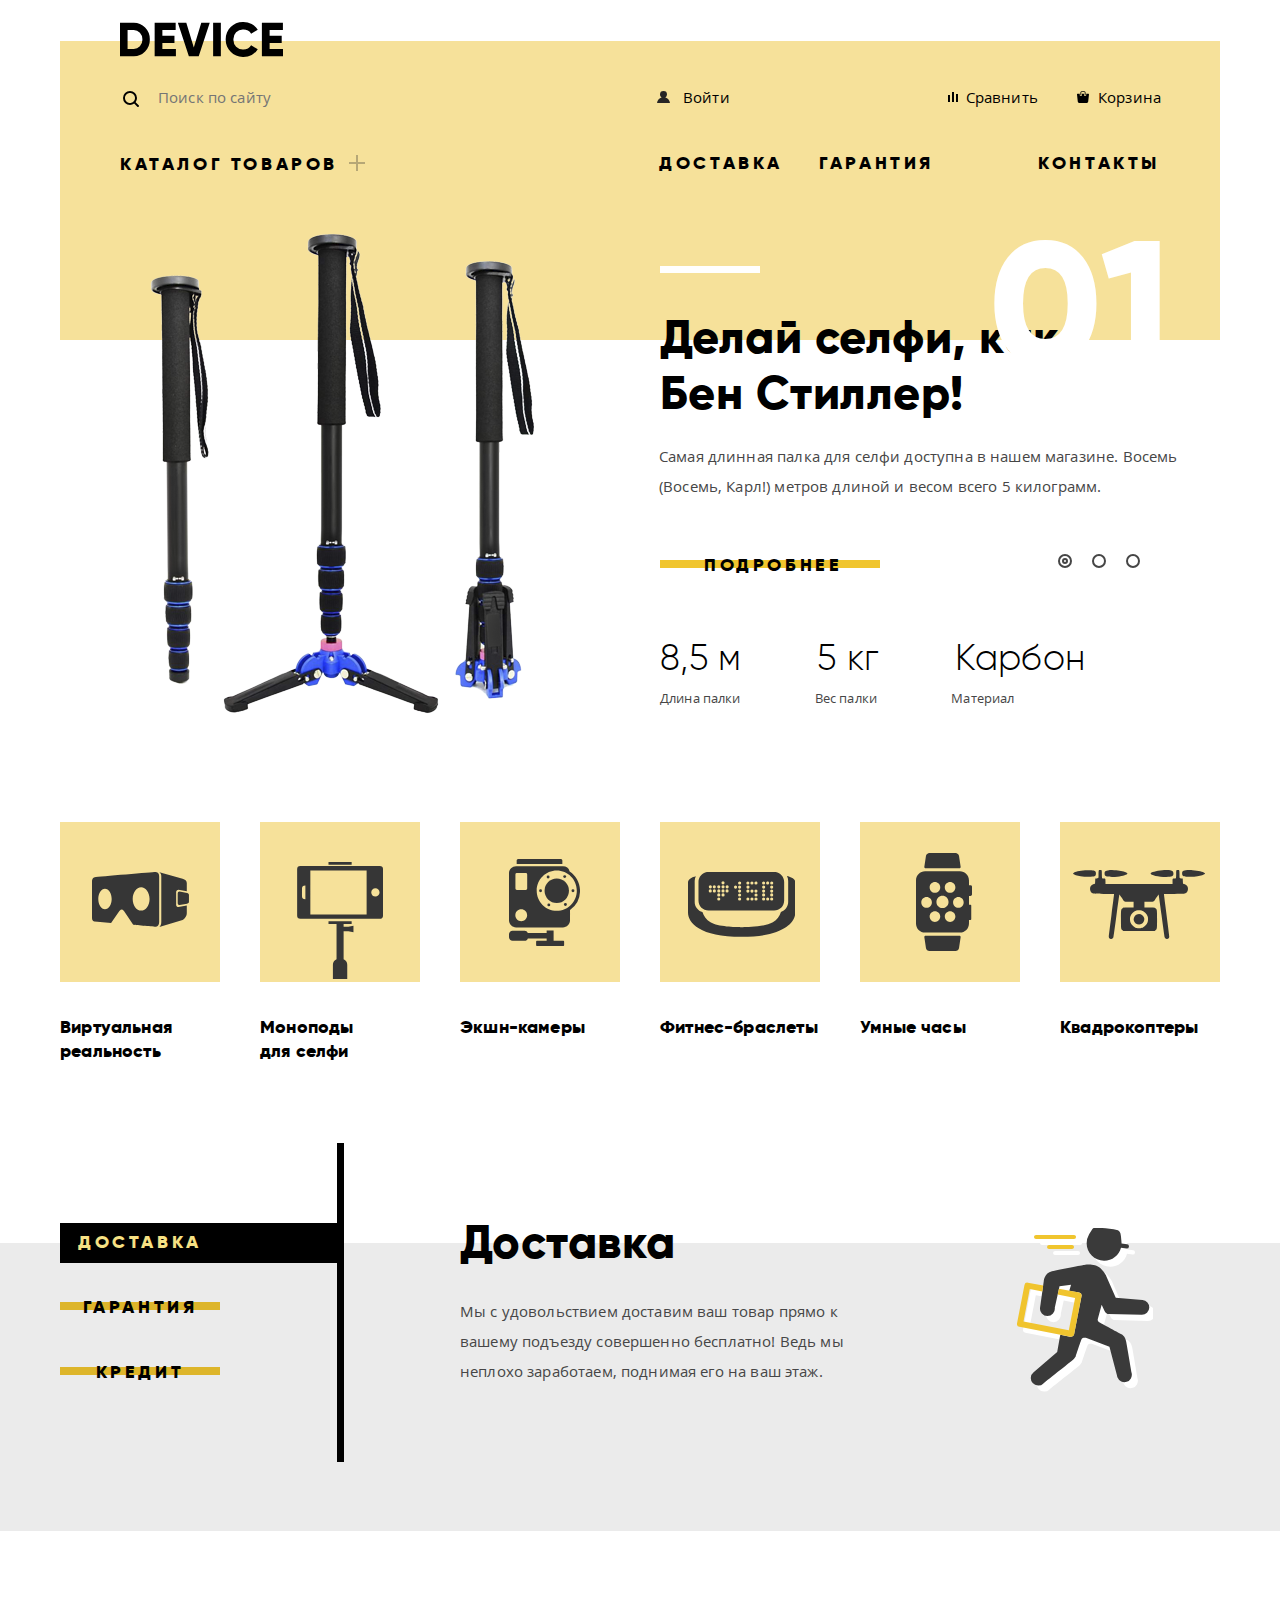
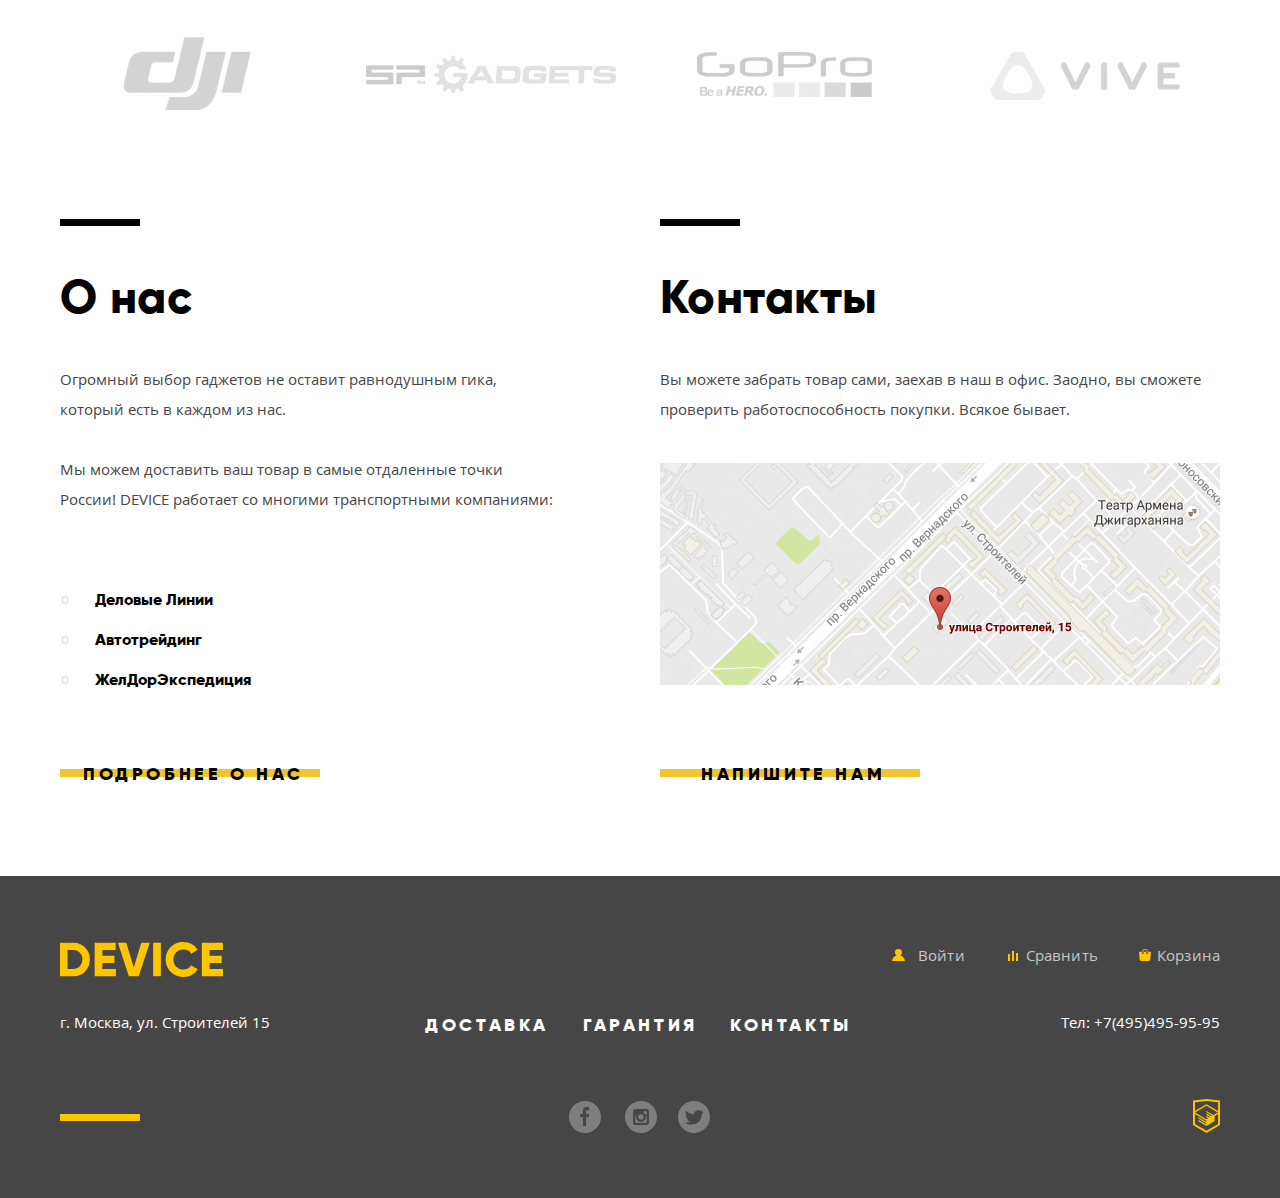
==== commit 6c7fcab9: "первая попытка" ====
--- a/index.html
+++ b/index.html
@@ -1,353 +1,481 @@
 <!DOCTYPE html>
 <html lang="ru">
   <head>
-    <meta charset="utf-8">   
+    <meta charset="utf-8" />
     <title>HTML Academy: Девайс</title>
-    <link href="css/normalize.css" rel="stylesheet">
-	<link href="css/style.css" rel="stylesheet" type="text/css">
+    <link href="css/normalize.css" rel="stylesheet" />
+    <link href="css/style.css" rel="stylesheet" type="text/css" />
   </head>
   <body>
-	<header class="header-index container">
-		<section class="user-nav">
-			<h3 class="visually-hidden">Личный кабинет</h3>
-			<a class="logo-header">
-				<img src="img/device.svg" width="163" height="35" name="Лого" alt="Логотип Device">
-			</a>
-			<div class="user-nav-wrapper">
-				<form class="form-wrapper" action="#" method="post">
-		        	<label class="form-search" for="search"></label>
-		       		<input class="search-input" type="search" name="search" id="search" placeholder="Поиск по сайту">
-		       		<button class="search-button">Найти</button>
-		       	</form>
-	       		<div class="user-list-wrapper">
-					<ul class="user-list">
-						<li><a class="login-link" href="login.html">Войти</a></li>
-					</ul>
-					<ul class="purchase-list">
-						<li><a class="compare-link" href="#">Сравнить</a></li>
-						<li><a class="cart-link" href="#">Корзина</a></li>
-					</ul>
-				</div>
-			</div>
-	  	</section>
-	    <nav class="header-navigation">
-	        <ul class="nav-list">
-	        	<li class="pzd">
-	        		<a class="catalog-link" href="catalog.html">Каталог товаров</a>
-		        	<div class="pzd-wrapper">
-		        		<ul class="pzd1">
-				        	<li><a href="#">Виртуальная реальность</a></li>
-				        	<li><a href="#">Моноподы для селфи</a></li>
-				        	<li><a href="#">Экшн-камер</a></li>
-				        </ul>
-				        <ul class="pzd2">
-				        	<li><a href="#">Фитнес-браслеты</a></li>
-				        	<li><a href="#">Умные часы</a></li>
-				        </ul>
-				        <ul class="pzd3">
-				        	<li><a href="#">Квадрокоптеры</a></li>
-			        	</ul>
-			     	</div>
-	        	</li>
-	        	<li><a href="delivery.html">Доставка</a></li>
-	        	<li><a href="warranty.html">Гарантия</a></li>
-	        	<li><a href="contacts.html">Контакты</a></li>
-	        </ul>
-	    </nav>
-	 <div class="white-line"></div>
+    <header class="header-index container">
+      <section class="user-nav">
+        <h3 class="visually-hidden">Личный кабинет</h3>
+        <a class="logo-header">
+          <img
+            src="img/device.svg"
+            width="163"
+            height="35"
+            alt="Логотип Device"
+          />
+        </a>
+        <div class="user-nav-wrapper">
+          <form class="form-wrapper" action="#" method="post">
+            <label class="form-search" for="search"></label>
+            <input
+              class="search-input"
+              type="search"
+              name="search"
+              id="search"
+              placeholder="Поиск по сайту"
+            />
+            <button class="search-button">Найти</button>
+          </form>
+          <div class="user-list-wrapper">
+            <ul class="user-list">
+              <li><a class="login-link" href="login.html">Войти</a></li>
+            </ul>
+            <ul class="purchase-list">
+              <li><a class="compare-link" href="#">Сравнить</a></li>
+              <li><a class="cart-link" href="#">Корзина</a></li>
+            </ul>
+          </div>
+        </div>
+      </section>
+      <nav class="header-navigation">
+        <ul class="nav-list">
+          <li class="pzd">
+            <a class="catalog-link" href="catalog.html">Каталог товаров</a>
+            <div class="pzd-wrapper">
+              <ul class="pzd1">
+                <li><a href="#">Виртуальная реальность</a></li>
+                <li><a href="#">Моноподы для селфи</a></li>
+                <li><a href="#">Экшн-камер</a></li>
+              </ul>
+              <ul class="pzd2">
+                <li><a href="#">Фитнес-браслеты</a></li>
+                <li><a href="#">Умные часы</a></li>
+              </ul>
+              <ul class="pzd3">
+                <li><a href="#">Квадрокоптеры</a></li>
+              </ul>
+            </div>
+          </li>
+          <li><a href="delivery.html">Доставка</a></li>
+          <li><a href="warranty.html">Гарантия</a></li>
+          <li><a href="contacts.html">Контакты</a></li>
+        </ul>
+      </nav>
+      <div class="white-line"></div>
     </header>
     <main class="main-tool">
-    	<h1 class="visually-hidden">Интернет магазин DEVICE</h1>
-		<div class="container">
-			<ul class="slider-nav-bullets">
-		    	<li class="slider-nav-bullet slider-nav-bullet-checked"></li>
-		    	<li class="slider-nav-bullet"></li>
-		    	<li class="slider-nav-bullet"></li>
-		    </ul>
-    		<div class="slider-main-wrapper">
-    			<ul>
-    				<li class="slider-items">
-    					<img class="slider-image" src="img/slider-1-png.png">
-    					<div class="slider-content-wrapper">
-	    					<h3 class="slider-title">Делай селфи, как Бен Стиллер!</h3>
-		    				<p class="slider-text">
-		    					Самая длинная палка для селфи доступна в нашем магазине.
-		    					Восемь (Восемь, Карл!) метров длиной и весом всего 5 килограмм.
-		    				</p>
-		    				<a class="slider-link">Подробнее</a>
-		    				<table class="slider-table-wrapper">
-								<tr>
-								    <td class="slider-table-value">8,5 м</td>
-								    <td class="slider-table-value">5 кг</td>
-								    <td class="slider-table-value">Карбон</td>
-								</tr>
-								<tr>
-								    <td class="slider-table-feature">Длина палки</td>
-								    <td class="slider-table-feature">Вес палки</td>
-								    <td class="slider-table-feature">Материал</td>
-								 </tr>
-							</table>
-						</div>
-    				</li>
-    				<li class="slider-items">
-    					<img class="slider-image" src="img/slider-2-png.png">
-    					<div class="slider-content-wrapper">
-	    					<h3 class="slider-title">Худеем правильно!</h3>
-		    				<p class="slider-text">
-		    					Мотивирующие фитнес-браслеты помогут найти в себе силы 
-								не пропускать занятия и соблюдать диету.
-		    				</p>
-		    				<a class="slider-link">Подробнее</a>
-		    				<table class="slider-table-wrapper">
-								<tr>
-								    <td class="slider-table-value">48 часов</td>
-								</tr>
-								<tr>
-								    <td class="slider-table-feature">Без подзарядки</td>
-								 </tr>
-							</table>
-						</div>
-    				</li>
-    				<li class="slider-items">
-    					<img class="slider-image" src="img/slider-3-png.png">
-    					<div class="slider-content-wrapper">
-	    					<h3 class="slider-title">Порхает как бабочка, жалит как пчела!</h3>
-		    				<p class="slider-text">
-		    					Этот обычный, на первый взгляд, квадрокоптер оснащен 
-								мощным лазером, замаскированным под стандартную камеру.
+      <h1 class="visually-hidden">Интернет магазин DEVICE</h1>
+      <div class="container">
+        <ul class="slider-nav-bullets">
+          <li class="slider-nav-bullet slider-nav-bullet-checked">
+            <span class="visually-hidden">Первый</span>
+          </li>
+          <li class="slider-nav-bullet">
+            <span class="visually-hidden">Второй</span>
+          </li>
+          <li class="slider-nav-bullet">
+            <span class="visually-hidden">Третий</span>
+          </li>
+        </ul>
+        <div class="slider-main-wrapper">
+          <ul>
+            <li class="slider-items">
+              <img
+                class="slider-image"
+                src="img/slider-1-png.png"
+                alt="Фото селфи-палки"
+              />
+              <div class="slider-content-wrapper">
+                <h3 class="slider-title">Делай селфи, как Бен Стиллер!</h3>
+                <p class="slider-text">
+                  Самая длинная палка для селфи доступна в нашем магазине.
+                  Восемь (Восемь, Карл!) метров длиной и весом всего 5
+                  килограмм.
+                </p>
+                <a class="slider-link">Подробнее</a>
+                <table class="slider-table-wrapper">
+                  <tr>
+                    <td class="slider-table-value">8,5 м</td>
+                    <td class="slider-table-value">5 кг</td>
+                    <td class="slider-table-value">Карбон</td>
+                  </tr>
+                  <tr>
+                    <td class="slider-table-feature">Длина палки</td>
+                    <td class="slider-table-feature">Вес палки</td>
+                    <td class="slider-table-feature">Материал</td>
+                  </tr>
+                </table>
+              </div>
+            </li>
+            <li class="slider-items">
+              <img
+                class="slider-image"
+                src="img/slider-2-png.png"
+                alt="Фото фитнес-браслета"
+              />
+              <div class="slider-content-wrapper">
+                <h3 class="slider-title">Худеем правильно!</h3>
+                <p class="slider-text">
+                  Мотивирующие фитнес-браслеты помогут найти в себе силы не
+                  пропускать занятия и соблюдать диету.
+                </p>
+                <a class="slider-link">Подробнее</a>
+                <table class="slider-table-wrapper">
+                  <tr>
+                    <td class="slider-table-value">48 часов</td>
+                  </tr>
+                  <tr>
+                    <td class="slider-table-feature">Без подзарядки</td>
+                  </tr>
+                </table>
+              </div>
+            </li>
+            <li class="slider-items">
+              <img
+                class="slider-image"
+                src="img/slider-3-png.png"
+                alt="Фото квадрокоптера"
+              />
+              <div class="slider-content-wrapper">
+                <h3 class="slider-title">
+                  Порхает как бабочка, жалит как пчела!
+                </h3>
+                <p class="slider-text">
+                  Этот обычный, на первый взгляд, квадрокоптер оснащен мощным
+                  лазером, замаскированным под стандартную камеру.
+                </p>
+                <a class="slider-link">Подробнее</a>
+                <table class="slider-table-wrapper">
+                  <tr>
+                    <td class="slider-table-value">800 м</td>
+                    <td class="slider-table-value">50 м</td>
+                  </tr>
+                  <tr>
+                    <td class="slider-table-feature">Дальность полета</td>
+                    <td class="slider-table-feature">Радиус поражения</td>
+                  </tr>
+                </table>
+              </div>
+            </li>
+          </ul>
+        </div>
+      </div>
 
-		    				</p>
-		    				<a class="slider-link">Подробнее</a>
-		    				<table class="slider-table-wrapper">
-								<tr>
-								    <td class="slider-table-value">800 м</td>
-								    <td class="slider-table-value">50 м</td>
-								</tr>
-								<tr>
-								    <td class="slider-table-feature">Дальность полета</td>
-								    <td class="slider-table-feature">Радиус поражения</td>
-								 </tr>
-							</table>
-						</div>
-    				</li>
-    			</ul>
-    		</div>
-    	</div>
-
-    	<div class="container">
-    		<div>
-    			<ul class="type-of-items">
-    				<li class="items-link">
-    					<a class="image-link" href="#">
-    						<img class="image-settings" src="img/popular-1.png" width="97" height="55" alt="#">
-    						<p class="text-below-items">Виртуальная реальность</p>
-    					</a>
-    				</li>
-    				<li class="items-link">
-    					<a class="image-link" href="#">
-	    					<img class="image-settings" src="img/popular-2.png" width="86" height="117" alt="#">
-	    					<p class="text-below-items">Моноподы для селфи</p>
-    					</a>
-    				</li>
-    				<li class="items-link">
-    					<a class="image-link" href="#">
-	    					<img class="image-settings" src="img/popular-3.png" width="71" height="87" alt="#">
-	    					<p class="text-below-items">Экшн-камеры</p>
-    					</a>
-    				</li>
-    				<li class="items-link">
-    					<a class="image-link" href="#">
-    						<img class="image-settings" src="img/popular-4.png" width="107" height="65" alt="#">
-    						<p class="text-below-items">Фитнес-браслеты</p>
-    					</a>
-    				</li>
-    				<li class="items-link">
-    					<a class="image-link" href="#">
-    						<img class="image-settings" src="img/popular-5.png" width="56" height="98" alt="#">
-    						<p class="text-below-items">Умные часы</p>
-    					</a>
-    				</li>
-    				<li class="items-link">
-    					<a class="image-link" href="#">
-    						<img class="image-settings" src="img/poppular-6.png" width="132" height="69" alt="#">
-    						<p class="text-below-items">Квадрокоптеры</p>
-    					</a>
-    				</li>
-    			</ul>
-    		</div>
-    	</div>
-    	<div class="services-information-container">
-    		<div class="services-links-wrapper container">
-    			<ul class="services-links">
-    				<li><button class="service-button service-button-current">Доставка</button></li>
-					<li><button class="service-button">Гарантия</button></li>
-					<li><button class="service-button">Кредит</button></li>
-    			</ul>
-    			<ul class="services-list">
-    				<li class="services-description">
-    					<h3 class="service-title">Доставка</h3>
-	    				<p class="services-text">
-	    					Мы с удовольствием доставим ваш товар прямо к вашему
-	    					подъезду совершенно бесплатно! Ведь мы неплохо 
-	    					заработаем, поднимая его на ваш этаж.
-	    				</p>
-    				</li>
-    				<li class="services-description">
-    					<h3 class="service-title">Гарантия</h3>
-	    				<p class="services-text">
-	    					Если из-за возгорания купленного у нас товара у вас сгорит
-	    					дом — не переживайте, мы выдадим вам новый.
-							Товар, не дом, конечно же.
-	    				</p>
-    				</li>
-    				<li class="services-description">
-    					<h3 class="service-title">Кредит</h3>
-	    				<p class="services-text">
-	    					Залезть в долговую яму стало проще! Кредитные
-	    					консультанты подберут для вас наиболее выгодные 
-							условия кредита. Выгодные для нашего банка, разумеется.
-	    				</p>
-    				</li>
-    			</ul>
-    		</div>
-    	</div>
-	    <div class="container">
-	    	<ul class="logo-batch-list">
-					<li>
-						<a href="http://www.dji.com" target="_blank"><img src="img/logo-1-fc.jpg" width="260" height="100" alt="Логотип Dji"></a>
-					</li>
-					<li>
-						<a href="http://www.sp-gadgets.com" target="_blank"><img src="img/logo-2-fc.jpg" width="260" height="100" alt="Логотип sp-gadgets"></a>
-					</li>
-					<li >
-						<a href="https://gopro.com" target="_blank"><img src="img/logo-3-fc.jpg" width="260" height="100" alt="Логотип GoPro"></a>
-					</li>
-					<li>
-						<a href="https://www.vive.com" target="_blank"><img src="img/logo-4-fc.jpg" width="260" height="100" alt="Логотип Vive"></a>
-					</li>
-				</ul>
-	    	<div class="container-main">
-		    	<section class="main-section">
-		    		<div class="grey-line-1"></div>
-		    		<h2 class="main-head2">О нас</h2>
-		    		<p class="main-paragraph">
-		    			Огромный выбор гаджетов не оставит равнодушным гика, 
-		    			который есть в каждом из нас. 
-					</p>
-					<p class="main-paragraph">
-		    			Мы можем доставить ваш товар в самые отдаленные точки 
-		    			России! DEVICE работает со многими транспортными компаниями:
-		    		</p>
-		    		<ul class="list">
-			          	<li><a href="#">Деловые Линии</a></li>
-			          	<li><a href="#">Автотрейдинг</a></li>
-			         	<li><a href="#">ЖелДорЭкспедиция</a></li>
-		     		</ul>
-		     		<div class="details">
-		    			<a class="main-details" href="#">Подробнее о нас</a>
-		    		</div>
-		    	</section>
-				<section class="contacts-section">
-					<div class="grey-line-2"></div>
-					<h2 class="contacts-head">Контакты</h2>
-					<p class="contacts-text">
-						Вы можете забрать товар сами, заехав в наш в офис. Заодно, вы сможете 
-						проверить работоспособность покупки. Всякое бывает.
-					</p>
-					<div class="main-map" id="map">
-						<a class="map-link"><img src="img/map-jpg.jpg" width="560" height="222" alt="Карта"></a>			
-					</div>
-					<div class="contact-form">
-						<a class="contact-us" href="#">Напишите нам</a>
-					</div>
-				</section>
-			</div>
-		</div>
+      <div class="container">
+        <div>
+          <ul class="type-of-items">
+            <li class="items-link">
+              <a class="image-link" href="#">
+                <img
+                  class="image-settings"
+                  src="img/popular-1.svg"
+                  width="97"
+                  height="55"
+                  alt="иконка виртуальная реальность"
+                />
+                <p class="text-below-items">Виртуальная реальность</p>
+              </a>
+            </li>
+            <li class="items-link">
+              <a class="image-link" href="#">
+                <img
+                  class="image-settings"
+                  src="img/popular-2.svg"
+                  width="86"
+                  height="117"
+                  alt="иконка моноподы для селф"
+                />
+                <p class="text-below-items">Моноподы для&nbsp;селфи</p>
+              </a>
+            </li>
+            <li class="items-link">
+              <a class="image-link" href="#">
+                <img
+                  class="image-settings"
+                  src="img/popular-3.svg"
+                  width="71"
+                  height="87"
+                  alt="иконка экшн-камеры"
+                />
+                <p class="text-below-items">Экшн-камеры</p>
+              </a>
+            </li>
+            <li class="items-link">
+              <a class="image-link" href="#">
+                <img
+                  class="image-settings"
+                  src="img/popular-4.svg"
+                  width="107"
+                  height="65"
+                  alt="иконка фитнес-браслеты"
+                />
+                <p class="text-below-items">Фитнес-браслеты</p>
+              </a>
+            </li>
+            <li class="items-link">
+              <a class="image-link" href="#">
+                <img
+                  class="image-settings"
+                  src="img/popular-5.svg"
+                  width="56"
+                  height="98"
+                  alt="иконка умные-часы"
+                />
+                <p class="text-below-items">Умные часы</p>
+              </a>
+            </li>
+            <li class="items-link">
+              <a class="image-link" href="#">
+                <img
+                  class="image-settings"
+                  src="img/poppular-6.svg"
+                  width="132"
+                  height="69"
+                  alt="иконка квадрокоптеры"
+                />
+                <p class="text-below-items">Квадрокоптеры</p>
+              </a>
+            </li>
+          </ul>
+        </div>
+      </div>
+      <div class="services-information-container">
+        <div class="services-links-wrapper container">
+          <ul class="services-links">
+            <li>
+              <button class="service-button service-button-current">
+                Доставка
+              </button>
+            </li>
+            <li><button class="service-button">Гарантия</button></li>
+            <li><button class="service-button">Кредит</button></li>
+          </ul>
+          <ul class="services-list">
+            <li class="services-description">
+              <h3 class="service-title">Доставка</h3>
+              <p class="services-text">
+                Мы с удовольствием доставим ваш товар прямо к вашему подъезду
+                совершенно бесплатно! Ведь мы неплохо заработаем, поднимая его
+                на ваш этаж.
+              </p>
+            </li>
+            <li class="services-description">
+              <h3 class="service-title">Гарантия</h3>
+              <p class="services-text">
+                Если из-за возгорания купленного у нас товара у вас сгорит дом —
+                не переживайте, мы выдадим вам новый. Товар, не дом, конечно же.
+              </p>
+            </li>
+            <li class="services-description">
+              <h3 class="service-title">Кредит</h3>
+              <p class="services-text">
+                Залезть в долговую яму стало проще! Кредитные консультанты
+                подберут для вас наиболее выгодные условия кредита. Выгодные для
+                нашего банка, разумеется.
+              </p>
+            </li>
+          </ul>
+        </div>
+      </div>
+      <div class="container">
+        <ul class="logo-batch-list">
+          <li>
+            <a href="http://www.dji.com" target="_blank"
+              ><img
+                src="img/logo-1-fc.jpg"
+                width="260"
+                height="100"
+                alt="Логотип Dji"
+            /></a>
+          </li>
+          <li>
+            <a href="http://www.sp-gadgets.com" target="_blank"
+              ><img
+                src="img/logo-2-fc.jpg"
+                width="260"
+                height="100"
+                alt="Логотип sp-gadgets"
+            /></a>
+          </li>
+          <li>
+            <a href="https://gopro.com" target="_blank"
+              ><img
+                src="img/logo-3-fc.jpg"
+                width="260"
+                height="100"
+                alt="Логотип GoPro"
+            /></a>
+          </li>
+          <li>
+            <a href="https://www.vive.com" target="_blank"
+              ><img
+                src="img/logo-4-fc.jpg"
+                width="260"
+                height="100"
+                alt="Логотип Vive"
+            /></a>
+          </li>
+        </ul>
+        <div class="container-main">
+          <section class="main-section">
+            <div class="grey-line-1"></div>
+            <h2 class="main-head2">О нас</h2>
+            <p class="main-paragraph">
+              Огромный выбор гаджетов не оставит равнодушным гика, который есть
+              в каждом из нас.
+            </p>
+            <p class="main-paragraph">
+              Мы можем доставить ваш товар в самые отдаленные точки России!
+              DEVICE работает со многими транспортными компаниями:
+            </p>
+            <ul class="list">
+              <li><a href="#">Деловые Линии</a></li>
+              <li><a href="#">Автотрейдинг</a></li>
+              <li><a href="#">ЖелДорЭкспедиция</a></li>
+            </ul>
+            <div class="details">
+              <a class="main-details" href="#">Подробнее о нас</a>
+            </div>
+          </section>
+          <section class="contacts-section">
+            <div class="grey-line-2"></div>
+            <h2 class="contacts-head">Контакты</h2>
+            <p class="contacts-text">
+              Вы можете забрать товар сами, заехав в наш в офис. Заодно, вы
+              сможете проверить работоспособность покупки. Всякое бывает.
+            </p>
+            <div class="main-map" id="map">
+              <a class="map-link"
+                ><img src="img/map-jpg.jpg" width="560" height="222" alt="Карта"
+              /></a>
+            </div>
+            <div class="contact-form">
+              <a class="contact-us" href="#">Напишите нам</a>
+            </div>
+          </section>
+        </div>
+      </div>
     </main>
     <footer class="footer-index">
-    	<div class="container">
-    		<section class="user-nav-footer">
-	    		<h3 class="visually-hidden">Личный кабинет</h3>
-				<a class="logo-footer"><img src="img/logo_mc.svg" width="163" height="35" name="Лого" alt="Логотип Device"></a>
-				<div class="footer-user-wrapper">
-					<ul class="footer-ul">
-						<li><a class="login-footer" href="#">Войти</a></li>
-					</ul>
-					<ul class="footer-pl">
-						<li><a class="compare-footer" href="#">Сравнить</a></li>
-						<li><a class="cart-footer" href="#">Корзина</a></li>
-					</ul>
-				</div>
-	  		</section>
-		  	<div class="footer-inf-part">
-				<p class="adress-ct">
-					г. Москва, ул. Строителей 15
-				</p>
-				<div>
-					<ul class="footer-nl-ct">
-						<li><a href="delivery.html">Доставка</a></li>
-						<li><a href="warranty.html">Гарантия</a></li>
-						<li><a href="contacts.html">Контакты</a></li>
-					</ul>       
-			  	</div>
-	    		<p class="contact-number-ct">
-					Тел: +7(495)495-95-95
-				</p>
-			</div>
-			<div class="footer-buttom">
-				<div class="yellow-line"></div>
-				<ul class="social-link">
-					<li>
-						<a class="fb-footer" href="http://www.facebook.com"><span class="visually-hidden">facebook</span></a>
-					</li>
-					<li>
-						<a class="inst-footer" href="http://www.instagram.com"><span class="visually-hidden">instagram</span></a>
-					</li>
-					<li>
-						<a class="tw-footer" href="http://www.twitter.com"><span class="visually-hidden">twitter</span></a>
-					</li>	
-				</ul>
-				<div class="html-ac">
-					<a href="http://htmlacademy.ru"><span class="visually-hidden">HTML Academy</span></a>
-				</div>
-			</div>
-    	</div>
+      <div class="container">
+        <section class="user-nav-footer">
+          <h3 class="visually-hidden">Личный кабинет</h3>
+          <a class="logo-footer"
+            ><img
+              src="img/logo_mc.svg"
+              width="163"
+              height="35"
+              alt="Логотип Device"
+          /></a>
+          <div class="footer-user-wrapper">
+            <ul class="footer-ul">
+              <li><a class="login-footer" href="#">Войти</a></li>
+            </ul>
+            <ul class="footer-pl">
+              <li><a class="compare-footer" href="#">Сравнить</a></li>
+              <li><a class="cart-footer" href="#">Корзина</a></li>
+            </ul>
+          </div>
+        </section>
+        <div class="footer-inf-part">
+          <p class="adress-ct">
+            г. Москва, ул. Строителей 15
+          </p>
+          <div>
+            <ul class="footer-nl-ct">
+              <li><a href="delivery.html">Доставка</a></li>
+              <li><a href="warranty.html">Гарантия</a></li>
+              <li><a href="contacts.html">Контакты</a></li>
+            </ul>
+          </div>
+          <p class="contact-number-ct">
+            Тел: +7(495)495-95-95
+          </p>
+        </div>
+        <div class="footer-buttom">
+          <div class="yellow-line"></div>
+          <ul class="social-link">
+            <li>
+              <a class="fb-footer" href="http://www.facebook.com"
+                ><span class="visually-hidden">facebook</span></a
+              >
+            </li>
+            <li>
+              <a class="inst-footer" href="http://www.instagram.com"
+                ><span class="visually-hidden">instagram</span></a
+              >
+            </li>
+            <li>
+              <a class="tw-footer" href="http://www.twitter.com"
+                ><span class="visually-hidden">twitter</span></a
+              >
+            </li>
+          </ul>
+          <div class="html-ac">
+            <a href="https://htmlacademy.ru/intensive/htmlcss"
+              ><span class="visually-hidden">HTML Academy</span></a
+            >
+          </div>
+        </div>
+      </div>
     </footer>
 
-    <!--Форма обратной связи
+    <section class="modal modal-form">
+      <form action="https://echo.htmlacademy.ru" method="post">
+        <div class="contact-form-modal">
+          <p class="modal-item-1">
+            <label class="label-modal" for="name-form">Ваше имя:</label>
+            <input
+              class="input-modal"
+              id="name-form"
+              type="text"
+              name="date"
+              value=""
+              placeholder="Имя Фамилия"
+            />
+          </p>
+          <p class="modal-item-2">
+            <label class="label-modal" for="email-form">Ваш e-mail:</label>
+            <input
+              class="input-modal"
+              id="email-form"
+              type="text"
+              name="time"
+              value=""
+              placeholder="email@example.com"
+            />
+          </p>
+        </div>
+        <div>
+          <p class="modal-text">
+            <label class="text-title-modal" for="text-box">Текст письма:</label>
+            <input
+              class="modal-text-box"
+              id="text-box"
+              type="text"
+              name="name"
+              value=""
+              placeholder="В свободной форме"
+            />
+          </p>
+          <div class="contact-form">
+            <button class="contact-us-modal modal-button" type="submit">
+              Отправить
+            </button>
+          </div>
+        </div>
+      </form>
+      <button class="modal-close" type="button"></button>
+    </section>
 
-	<section class="modal modal-form">
-		<form  action="https://echo.htmlacademy.ru" method="post">
-	        <div class="contact-form-modal">
-		        <p class="modal-item-1">
-		          <label class="label-modal" for="name-form">Ваше имя:</label>
-		          <input class="input-modal" id="name-form" type="text" name="date" value="" placeholder="Имя Фамилия">
-		        </p>
-		        <p class="modal-item-2">
-		          <label class="label-modal" for="email-form">Ваш e-mail:</label>
-		          <input class="input-modal" id="email-form" type="text" name="time" value="" placeholder="email@example.com">
-		        </p>
-			</div>
-			<div>
-		        <p class="modal-text">
-		          <label class="text-title-modal" for="text-box">Текст письма:</label>
-		          <input class="modal-text-box" id="text-box" type="text" name="name" value="" placeholder="В свободной форме">
-		        </p>
-		        <div class="contact-form">
-			    	<button class="contact-us-modal modal-button" type="submit">Отправить</button>
-			    </div>
-			</div>
-	    </form>
-	 	<button class="modal-close" type="button"></button>
-	</section>
-	-->
+    <section class="modal-2 modal-form-2">
+      <button class="modal-close-2" type="button"></button>
+      <img class="big-map-modal" src="img/map-big-jpg.jpg" alt="Карта"/>
+    </section>
+  </body>
+</html>
 
-	<!--Увеличенная карта
-
-	<section class="modal-2 modal-form-2">
-	 	<button class="modal-close-2" type="button"></button>
-	 	<img class="big-map-modal" src="img/map-big-jpg.jpg">
-	</section>
-	
-</body>
-</html>
--- a/css/style.css
+++ b/css/style.css
@@ -1,15 +1,15 @@
 @font-face {
-	font-family: "Gilroy";
-	src: url("../fonts/gilroylight.woff") format("woff");
-	font-weight: lighter;
-	font-style: normal;
-}    
+  font-family: "Gilroy";
+  src: url("../fonts/gilroylight.woff") format("woff");
+  font-weight: lighter;
+  font-style: normal;
+}
 
 @font-face {
-	font-family: "Gilroy";
-	src: url("../fonts/gilroylight.woff2") format("woff2");
-	font-weight: lighter;
-	font-style: normal;
+  font-family: "Gilroy";
+  src: url("../fonts/gilroylight.woff2") format("woff2");
+  font-weight: lighter;
+  font-style: normal;
 }
 
 @font-face {
@@ -26,12 +26,11 @@
   font-style: normal;
 }
 
-
 @font-face {
-	font-family: "OpenSans";
-	src: url("../fonts/opensanslight.woff") format("woff");
-	font-weight: lighter;
-	font-style: normal;
+  font-family: "OpenSans";
+  src: url("../fonts/opensanslight.woff") format("woff");
+  font-weight: lighter;
+  font-style: normal;
 }
 
 @font-face {
@@ -42,10 +41,10 @@
 }
 
 @font-face {
-	font-family: "OpenSans";
-	src: url("../fonts/opensans.woff") format("woff");
-	font-weight: normal;
-	font-style: normal;
+  font-family: "OpenSans";
+  src: url("../fonts/opensans.woff") format("woff");
+  font-weight: normal;
+  font-style: normal;
 }
 
 @font-face {
@@ -56,7 +55,7 @@
 }
 
 body {
-	font-family: "Gilroy", "Arial", sans-serif;
+  font-family: "Gilroy", "Arial", sans-serif;
   margin: 0;
   padding: 0;
 }
@@ -84,7 +83,10 @@
 
 
 /* index.html */
+
+
 /* классы header начало */
+
 .header-index {
   margin-top: 41px;
   padding-bottom: 163px;
@@ -97,7 +99,7 @@
 }
 
 .popup {
-	display: none;
+  display: none;
 }
 
 .form-wrapper {
@@ -107,47 +109,15 @@
   justify-content: space-between;
 }
 
-/*
-.form-search {
-  font-family:"OpenSans", "Arial", sans-serif;
-  font-size: 15px;
-  font-weight: 300;
-  font-style: normal;
-  font-stretch: normal;
-  line-height: 2;
-  letter-spacing: 0.15px;
-  text-align: left;
-  padding-left: 18px;
-  padding-top: 3px;
-  color: rgba(0, 0, 0, 0.3);
-}
-
-.form-search:hover, 
-.form-search:focus {
-color: rgba(0, 0, 0, 0.6);
-}
-
-.form-search:active {
-  color: #000000;
-}
-*/
-
-
 .user-nav-wrapper {
   display: flex;
-  /*flex-wrap: wrap;*/
   justify-content: space-between;
   margin-top: 18px;
 }
 
-
-
 .user-nav {
-
   padding-top: 1px;
-  /*outline: 2px solid fuchsia;*/
-}
-
+}
 
 .logo-header {
   display: block;
@@ -167,40 +137,24 @@
 .user-list-wrapper {
   display: flex;
   flex-wrap: wrap;
-  /*justify-content: flex-end;*/
-  padding: 0;
-  margin: 0;
-
-}
-/*
+  padding: 0;
+  margin: 0;
+}
+
 .user-list {
   display: flex;
   margin: 0;
   padding: 0;
   list-style: none;
-  background: rgba(234, 255, 45, 0.2);
-  box-shadow: inset 0 0 0 2px rgb(234, 255, 45);
-  
-}
-*/
-.user-list {
-  display: flex;
-  margin: 0;
-  padding: 0;
-
-  list-style: none;
-  
-  
 }
 
 .user-list li {
   margin-right: 186px;
   padding-left: 30px;
-  
 }
 
 .login-link {
-  font-family:"OpenSans", "Arial", sans-serif;
+  font-family: "OpenSans", "Arial", sans-serif;
   font-size: 15px;
   font-weight: 300;
   font-style: normal;
@@ -210,13 +164,8 @@
   text-align: left;
   color: black;
   text-decoration: none;
-
   padding-left: 50px;
   position: relative;
-  /*
-  background: rgba(234, 255, 45, 0.2);
-  box-shadow: inset 0 0 0 2px rgb(234, 255, 45);
-  */
 }
 
 .login-link:hover {
@@ -229,17 +178,14 @@
 
 .login-link::before {
   content: "";
-  
   position: absolute;
   top: 4px;
   left: 24px;
-  
   width: 16px;
   height: 18px;
-
   background-image: url("../img/user.svg");
   background-repeat: no-repeat;
-  background-position: 0 0; 
+  background-position: 0 0;
 }
 
 .login-link:hover::before {
@@ -250,21 +196,13 @@
   opacity: 0.3;
 }
 
-/*.purchase-list {
-  display: flex;
-  margin: 0;
-  padding: 0;
-  list-style: none;
-  outline: 2px solid orange;
-}*/
-
 .purchase-list {
   display: flex;
   margin: 0;
   padding: 0;
   list-style: none;
-  
-}
+}
+
 .purchase-list li:nth-of-type(1) {
   margin: 0;
   padding: 0;
@@ -278,7 +216,7 @@
 }
 
 .purchase-list a {
-  font-family:"OpenSans", "Arial", sans-serif;
+  font-family: "OpenSans", "Arial", sans-serif;
   font-size: 15px;
   font-weight: 300;
   font-style: normal;
@@ -301,58 +239,36 @@
 .compare-link {
   padding-left: 50px;
   position: relative;
-  /*
-  background: rgba(234, 255, 45, 0.2);
-  box-shadow: inset 0 0 0 2px rgb(234, 255, 45);
-  */
 }
 
 .compare-link::before {
   content: "";
-
   position: absolute;
   top: 5px;
   left: 32px;
-  
   width: 16px;
   height: 18px;
-
   background-image: url("../img/compare.svg");
   background-repeat: no-repeat;
-  background-position: 0 0; 
-}
- 
- .cart-link {
+  background-position: 0 0;
+}
+
+.cart-link {
   padding-left: 50px;
   position: relative;
-  /*
-  background: rgba(234, 255, 45, 0.2);
-  box-shadow: inset 0 0 0 2px rgb(234, 255, 45);
-  */
-
-} 
+}
+
 .cart-link::before {
   content: "";
-
   position: absolute;
   top: 4px;
   left: 29px;
-  
   width: 16px;
   height: 18px;
-
   background-image: url("../img/cart.svg");
   background-repeat: no-repeat;
-  background-position: 0 0; 
-}
-
-
-/* пока это класс без свойств 
-.header-navigation {
-  */
-
-
-
+  background-position: 0 0;
+}
 
 .nav-list {
   display: flex;
@@ -361,24 +277,22 @@
   padding: 0;
   margin-top: 24px;
   list-style: none;
-  
-}
-
-
-.nav-list > li:nth-of-type(1) {
+}
+
+.nav-list>li:nth-of-type(1) {
   margin-left: 0px;
 }
-.nav-list > li:nth-of-type(2) {
+
+.nav-list>li:nth-of-type(2) {
   margin-left: 320px;
   margin-right: 35px;
 }
-.nav-list > li:nth-of-type(3) {
+
+.nav-list>li:nth-of-type(3) {
   margin-right: 103px;
 }
 
-
-
-.nav-list a{
+.nav-list a {
   display: block;
   font-size: 18px;
   font-weight: 800;
@@ -400,7 +314,6 @@
   opacity: 0.3
 }
 
-
 .catalog-link {
   position: relative;
 }
@@ -410,13 +323,11 @@
   position: absolute;
   top: 2px;
   right: -27px;
-  
   width: 16px;
   height: 18px;
-
   background-image: url("../img/plus.svg");
   background-repeat: no-repeat;
-  background-position: 0 0; 
+  background-position: 0 0;
   opacity: 0.3;
 }
 
@@ -428,8 +339,6 @@
   opacity: 0.3;
 }
 
-
-
 .pzd {
   margin: 0;
   padding: 0;
@@ -437,23 +346,23 @@
   margin-left: 0;
   position: relative;
   list-style: none;
-  
 }
 
 .pzd-wrapper {
   display: flex;
   position: absolute;
-  width: 1161px;
-  margin: 0;
-  padding: 0;
-  
-  margin-left: -60px;
+  width: 1160px;
+  margin: 0;
+  padding: 0;
+  padding-bottom: 15px;
+  left: -60px;
   list-style: none;
   background-color: rgba(246, 225, 154);
+  z-index: 20;
   /*outline: 2px solid green;*/
 }
 
-.pzd1 { 
+.pzd1 {
   margin: 0;
   padding: 0;
   margin-top: 40px;
@@ -461,7 +370,7 @@
   list-style: none;
 }
 
-.pzd2 { 
+.pzd2 {
   margin: 0;
   padding: 0;
   margin-top: 40px;
@@ -469,7 +378,7 @@
   list-style: none;
 }
 
-.pzd3 { 
+.pzd3 {
   margin: 0;
   padding: 0;
   margin-top: 40px;
@@ -497,7 +406,6 @@
   margin-top: 0;
   margin-left: 0;
 }
-
 
 .pzd1 a,
 .pzd2 a,
@@ -517,23 +425,17 @@
   /*outline: 2px dotted blue;*/
 }
 
- 
-.pzd1, 
-.pzd2, 
+.pzd1,
+.pzd2,
 .pzd3 {
   display: none;
-  /*display: block;*/
-}
-
-.pzd:hover .pzd1, 
-.pzd:hover .pzd2, 
+}
+
+.pzd:hover .pzd1,
+.pzd:hover .pzd2,
 .pzd:hover .pzd3 {
   display: block;
-  /*display: none;*/
-}
-
-
-
+}
 
 .pzd-wrapper-catalog {
   display: flex;
@@ -541,15 +443,13 @@
   width: 1161px;
   margin: 0;
   padding: 0;
-  
   margin-left: -60px;
   list-style: none;
-  /*outline: 2px solid green;*/
-  /*background-color: rgba(240, 197, 46, 0.5);*/
   background-color: rgba(246, 225, 154);
-}
-
-.pzd1-catalog { 
+  z-index: 20;
+}
+
+.pzd1-catalog {
   margin: 0;
   padding: 0;
   margin-top: 40px;
@@ -557,7 +457,7 @@
   list-style: none;
 }
 
-.pzd2-catalog { 
+.pzd2-catalog {
   margin: 0;
   padding: 0;
   margin-top: 40px;
@@ -565,7 +465,7 @@
   list-style: none;
 }
 
-.pzd3-catalog { 
+.pzd3-catalog {
   margin: 0;
   padding: 0;
   margin-top: 40px;
@@ -593,7 +493,6 @@
   margin-top: 0;
   margin-left: 0;
 }
-
 
 .pzd1-catalog a,
 .pzd2-catalog a,
@@ -613,117 +512,28 @@
   /*outline: 2px dotted blue;*/
 }
 
- 
-.pzd1-catalog, 
-.pzd2-catalog, 
+.pzd1-catalog,
+.pzd2-catalog,
 .pzd3-catalog {
   display: none;
-  /*display: block;*/
-}
-
-.pzd:hover .pzd1-catalog, 
-.pzd:hover .pzd2-catalog, 
+}
+
+.pzd:hover .pzd1-catalog,
+.pzd:hover .pzd2-catalog,
 .pzd:hover .pzd3-catalog {
   display: block;
-  /*display: none;*/
-}
-
-.pzd-catalog:focus .pzd1-catalog, 
-.pzd-catalog:focus .pzd2-catalog, 
+}
+
+.pzd-catalog:focus .pzd1-catalog,
+.pzd-catalog:focus .pzd2-catalog,
 .pzd-catalog:focus .pzd3-catalog {
   display: block;
-  /*display: none;*/
-}
-
-
-
-
-/*
-
-.nav-list {
-  display: flex;
-  justify-content: space-between;
-  margin: 0;
-  padding: 0;
-  margin-top: 24px;
-  list-style: none;
-  outline: 2px solid green;
-}
-
-
-.nav-list li:nth-of-type(1) {
-  margin-right: 320px;
-}
-.nav-list li:nth-of-type(2) {
-  margin-right: 35px;
-}
-.nav-list li:nth-of-type(3) {
-  margin-right: 103px;
-}
-
-.nav-list> li {
-  position: relative;
-  display: inline-block;
-}
-
-.nav-list a{
-  display: block;
-  font-size: 18px;
-  font-weight: 800;
-  font-style: normal;
-  font-stretch: normal;
-  line-height: 1.33;
-  letter-spacing: 3.6px;
-  text-align: left;
-  color: #000000;
-  text-transform: uppercase;
-  text-decoration: none;
-}
-
-.nav-list a:hover {
-  opacity: 0.6
-}
-
-.nav-list a:active {
-  opacity: 0.3
-}
-
-
-.catalog-link {
-  position: relative;
-}
-
-.catalog-link::after {
-  content: "";
-  position: absolute;
-  top: 2px;
-  right: -27px;
-  
-  width: 16px;
-  height: 18px;
-
-  background-image: url("../img/plus.svg");
-  background-repeat: no-repeat;
-  background-position: 0 0; 
-  opacity: 0.3;
-}
-
-.catalog-link:hover::after {
-  opacity: 0.3;
-}
-
-.catalog-link:active::after {
-  opacity: 0.3;
-}
-
-*/
-
-.header-navigation {
-
-
-}
+}
+
 
 /* классы в header закончились */
+
+
 /* классы в main, начало*/
 
 .content-index-wrapper {
@@ -731,7 +541,6 @@
   margin: 0;
   padding: 0;
   margin-top: 45px;
-  
 }
 
 .content-index-wrapper::after {
@@ -767,7 +576,6 @@
   /*outline: 2px solid green;*/
 }
 
-
 .main-section {
   /*outline: 2px solid lightblue;*/
   margin: 0;
@@ -775,10 +583,9 @@
   padding-right: 105px;
 }
 
-
 .main-head2 {
   margin-bottom: 42px;
-  font-family:"Gilroy", "Arial", sans-serif;
+  font-family: "Gilroy", "Arial", sans-serif;
   font-size: 47px;
   font-weight: 800;
   font-style: normal;
@@ -787,14 +594,12 @@
   letter-spacing: 0.47px;
   text-align: left;
   color: #000000;
-
-}
+}
+
 .main-paragraph {
   margin-top: 0;
   margin-bottom: 30px;
-  
-  
-  font-family:"OpenSans", "Arial", sans-serif;
+  font-family: "OpenSans", "Arial", sans-serif;
   font-size: 15px;
   font-weight: 300;
   font-style: normal;
@@ -805,7 +610,6 @@
   color: #464646;
 }
 
-
 .list {
   margin: 0;
   padding: 0;
@@ -814,14 +618,15 @@
   list-style: none;
 }
 
-.list a{
-  font-family:"Gilroy", "Arial", sans-serif;
+.list a {
+  font-family: "Gilroy", "Arial", sans-serif;
   font-size: 16px;
   font-weight: 800;
   line-height: 2.5;
   color: #000000;
   text-decoration: none;
 }
+
 .list li {
   margin: 0;
   padding: 0;
@@ -831,16 +636,13 @@
 
 .list li::before {
   content: "";
-
   width: 4px;
   height: 4px;
   border: 2px solid #e5e5e5;
   border-radius: 50%;
   position: absolute;
-  
   left: -34px;
   top: 16px;
-
 }
 
 .details {
@@ -852,10 +654,9 @@
 .main-details {
   margin: 0;
   padding: 0;
-  /*margin-left: 41px;*/
   margin-left: 0;
   padding-left: 23px;
-  font-family:"Gilroy", "Arial", sans-serif;
+  font-family: "Gilroy", "Arial", sans-serif;
   font-size: 18px;
   font-weight: 800;
   font-style: normal;
@@ -863,7 +664,7 @@
   line-height: 1.33;
   letter-spacing: 3.6px;
   text-align: center;
-  color: rgb(0,0,0,1);
+  color: rgb(0, 0, 0, 1);
   position: relative;
   list-style: none;
   text-decoration: none;
@@ -871,16 +672,15 @@
 }
 
 .main-details:hover {
-  color: rgba(0,0,0,1);
+  color: rgba(0, 0, 0, 1);
 }
 
 .main-details:active {
-  color: rgba(0,0,0,0.3);
+  color: rgba(0, 0, 0, 0.3);
 }
 
 .main-details::before {
   content: "";
-
   position: absolute;
   width: 260px;
   height: 8px;
@@ -906,9 +706,8 @@
   z-index: -1;
 }
 
-
 .contacts {
-  font-family:"Gilroy", "Arial", sans-serif;
+  font-family: "Gilroy", "Arial", sans-serif;
   font-size: 47px;
   font-weight: 800;
   font-style: normal;
@@ -917,20 +716,16 @@
   letter-spacing: 0.47px;
   text-align: left;
   color: #000000;
-
-}
-
+}
 
 .contacts-section {
   margin: 0;
   padding: 0;
-  
-}
-
+}
 
 .contacts-head {
   margin-bottom: 42px;
-  font-family:"Gilroy", "Arial", sans-serif;
+  font-family: "Gilroy", "Arial", sans-serif;
   font-size: 47px;
   font-weight: 800;
   font-style: normal;
@@ -946,7 +741,7 @@
   padding: 0;
   margin-top: 5px;
   margin-bottom: 39px;
-  font-family:"OpenSans", "Arial", sans-serif;
+  font-family: "OpenSans", "Arial", sans-serif;
   font-size: 15px;
   font-weight: 300;
   font-style: normal;
@@ -957,13 +752,11 @@
   color: #464646;
 }
 
-
 .main-map {
   margin: 0;
   padding: 0;
   margin-bottom: 74px;
 }
-
 
 .contact-form {
   display: flex;
@@ -977,7 +770,7 @@
   /*margin-left: 41px;*/
   margin-left: 0;
   padding-left: 41px;
-  font-family:"Gilroy", "Arial", sans-serif;
+  font-family: "Gilroy", "Arial", sans-serif;
   font-size: 18px;
   font-weight: 800;
   font-style: normal;
@@ -985,23 +778,22 @@
   line-height: 1.33;
   letter-spacing: 3.6px;
   text-align: center;
-  color: rgb(0,0,0,1);
+  color: rgb(0, 0, 0, 1);
   position: relative;
   text-decoration: none;
   text-transform: uppercase;
 }
 
 .contact-us:hover {
-color: rgb(0,0,0,1);
+  color: rgb(0, 0, 0, 1);
 }
 
 .contact-us:active {
-  color: rgb(0,0,0,0.3);
+  color: rgb(0, 0, 0, 0.3);
 }
 
 .contact-us::before {
   content: "";
-
   position: absolute;
   width: 260px;
   height: 8px;
@@ -1027,24 +819,25 @@
   z-index: -1;
 }
 
+
 /* классы в main закончились */
+
+
 /* классы в footer начало */
 
 .user-nav-footer {
-  display: flex; 
+  display: flex;
   justify-content: space-between;
   padding-top: 1px;
   margin-bottom: 15px;
   /*outline: 2px solid fuchsia;*/
 }
 
-
 .footer-user-wrapper {
   display: flex;
   justify-content: flex-end;
   margin-top: 15px;
   /*outline: 2px solid blue;*/
-
 }
 
 .footer-ul {
@@ -1060,19 +853,9 @@
   padding: 0;
   margin: 0;
 }
-  
-
-  /*outline: 2px dotted blue;*/
-
-
-/*
-.footer-ul li:nth-of-type(1) {
-  padding-left: 27px;
-}
-*/
 
 .login-footer {
-  font-family:"OpenSans", "Arial", sans-serif;
+  font-family: "OpenSans", "Arial", sans-serif;
   font-size: 15px;
   font-weight: 300;
   font-style: normal;
@@ -1082,13 +865,8 @@
   text-align: left;
   color: rgba(255, 255, 255, 0.7);
   text-decoration: none;
-
   padding-left: 50px;
   position: relative;
-  /*
-  background: rgba(234, 255, 45, 0.2);
-  box-shadow: inset 0 0 0 2px rgb(234, 255, 45);
-  */
 }
 
 .login-footer:hover {
@@ -1099,20 +877,16 @@
   color: rgba(255, 255, 255, 0.3);
 }
 
-
 .login-footer::before {
   content: "";
-  
   position: absolute;
   top: 4px;
   left: 24px;
-  
   width: 16px;
   height: 18px;
-
   background-image: url("../img/user_footer.svg");
   background-repeat: no-repeat;
-  background-position: 0 0; 
+  background-position: 0 0;
 }
 
 .login-footer:hover::before {
@@ -1129,7 +903,6 @@
   padding: 0;
   list-style: none;
   /*outline: 2px solid orange;*/
-  
 }
 
 .footer-pl li {
@@ -1148,7 +921,7 @@
 }
 
 .footer-pl a {
-  font-family:"OpenSans", "Arial", sans-serif;
+  font-family: "OpenSans", "Arial", sans-serif;
   font-size: 15px;
   font-weight: 300;
   font-style: normal;
@@ -1168,29 +941,21 @@
   color: rgba(255, 255, 255, 0.3);
 }
 
-
 .compare-footer {
   padding-left: 50px;
   position: relative;
-  /*
-  background: rgba(234, 255, 45, 0.2);
-  box-shadow: inset 0 0 0 2px rgb(234, 255, 45);
-  */
 }
 
 .compare-footer::before {
   content: "";
-  
   position: absolute;
   top: 6px;
   left: 32px;
-  
   width: 16px;
   height: 18px;
-
   background-image: url("../img/compare_footer.svg");
   background-repeat: no-repeat;
-  background-position: 0 0; 
+  background-position: 0 0;
 }
 
 .compare-footer:hover::before {
@@ -1204,25 +969,18 @@
 .cart-footer {
   padding-left: 50px;
   position: relative;
-  /*
-  background: rgba(234, 255, 45, 0.2);
-  box-shadow: inset 0 0 0 2px rgb(234, 255, 45);
-  */
 }
 
 .cart-footer::before {
   content: "";
-  
   position: absolute;
   top: 4px;
   left: 32px;
-  
   width: 16px;
   height: 18px;
-
   background-image: url("../img/cart_footer.svg");
   background-repeat: no-repeat;
-  background-position: 0 0; 
+  background-position: 0 0;
 }
 
 .cart-footer:hover::before {
@@ -1255,7 +1013,7 @@
   display: flex;
   margin: 0;
   padding: 0;
-  font-family:"OpenSans", "Arial", sans-serif;
+  font-family: "OpenSans", "Arial", sans-serif;
   font-size: 15px;
   font-style: normal;
   font-stretch: normal;
@@ -1279,15 +1037,17 @@
 .footer-nl-ct li:nth-of-type(1) {
   margin-left: -54px;
 }
+
 .footer-nl-ct li:nth-of-type(2) {
   margin-left: 34px;
 }
+
 .footer-nl-ct li:nth-of-type(3) {
   margin-left: 32px;
 }
 
-.footer-nl-ct a{
-  font-family:"Gilroy", "Arial", sans-serif;
+.footer-nl-ct a {
+  font-family: "Gilroy", "Arial", sans-serif;
   font-size: 18px;
   font-weight: 800;
   font-style: normal;
@@ -1309,7 +1069,7 @@
 }
 
 .contact-number-ct {
-  font-family:"OpenSans", "Arial", sans-serif;
+  font-family: "OpenSans", "Arial", sans-serif;
   font-size: 15px;
   font-weight: 300;
   font-style: normal;
@@ -1341,19 +1101,20 @@
   /*outline: 2px solid green;*/
 }
 
-
 .social-link-ct li:nth-of-type(1) {
   margin-left: 7px;
 }
+
 .social-link-ct li:nth-of-type(2) {
   margin-left: 6px;
 }
+
 .social-link-ct li:nth-of-type(3) {
   margin-left: 3px;
 }
 
 .social-link-ct a {
-  font-family:"OpenSans", "Arial", sans-serif;
+  font-family: "OpenSans", "Arial", sans-serif;
   font-size: 15px;
   font-weight: 300;
   font-style: normal;
@@ -1376,22 +1137,15 @@
 .fb-footer-ct {
   padding-left: 50px;
   position: relative;
-  /*
-  background: rgba(234, 255, 45, 0.2);
-  box-shadow: inset 0 0 0 2px rgb(234, 255, 45);
-  */
 }
 
 .fb-footer-ct::before {
   content: "";
-  
   position: absolute;
   top: 6px;
   left: 32px;
-  
   width: 35px;
   height: 32px;
-
   background-image: url("../img/fb.svg");
   background-repeat: no-repeat;
   background-position: 0 0;
@@ -1409,25 +1163,18 @@
 .inst-footer-ct {
   padding-left: 50px;
   position: relative;
-  /*
-  background: rgba(234, 255, 45, 0.2);
-  box-shadow: inset 0 0 0 2px rgb(234, 255, 45);
-  */
 }
 
 .inst-footer-ct::before {
   content: "";
-  
   position: absolute;
   top: 6px;
   left: 32px;
-  
   width: 35px;
   height: 32px;
-
   background-image: url("../img/inst.svg");
   background-repeat: no-repeat;
-  background-position: 0 0; 
+  background-position: 0 0;
   opacity: 0.3;
 }
 
@@ -1442,25 +1189,18 @@
 .tw-footer-ct {
   padding-left: 50px;
   position: relative;
-  /*
-  background: rgba(234, 255, 45, 0.2);
-  box-shadow: inset 0 0 0 2px rgb(234, 255, 45);
-  */
 }
 
 .tw-footer-ct::before {
   content: "";
-  
   position: absolute;
   top: 6px;
   left: 32px;
-  
   width: 35px;
   height: 32px;
-
   background-image: url("../img/tw.svg");
   background-repeat: no-repeat;
-  background-position: 0 0; 
+  background-position: 0 0;
   opacity: 0.3;
 }
 
@@ -1472,71 +1212,6 @@
   opacity: 0.3;
 }
 
-.html-ac-ct {
-  display: flex;
-  margin: 0;
-  padding: 0;
-  margin-left: 0px;
-  text-decoration: none;
-  list-style: none;
-  /*outline: 2px solid red;*/
-}
-
-.html-ac-ct a {
-  font-family:"OpenSans", "Arial", sans-serif;
-  font-size: 15px;
-  font-weight: 300;
-  font-style: normal;
-  font-stretch: normal;
-  line-height: 2.4;
-  letter-spacing: 0.15px;
-  text-align: left;
-  color: rgba(255, 255, 255, 0.3);
-  text-decoration: none;
-}
-
-.html-ac-ct a:hover {
-  color: rgba(255, 255, 255, 0.6);
-}
-
-.html-ac-ct a:active {
-  color: rgba(255, 255, 255, 0.1);
-}
-
-.html-ac-ct {
-  padding-left: 50px;
-  position: relative;
-  /*
-  background: rgba(234, 255, 45, 0.2);
-  box-shadow: inset 0 0 0 2px rgb(234, 255, 45);
-  */
-}
-
-.html-ac-ct::before {
-  content: "";
-  
-  position: absolute;
-  top: 12px;
-  left: 23px;
-  
-  width: 35px;
-  height: 35px;
-
-  background-image: url("../img/logo-htmlacademy.svg");
-  background-repeat: no-repeat;
-  background-position: 0 0;
-  opacity: 1;
-}
-
-.html-ac-ct:hover::before {
-  opacity: 0.6;
-}
-
-.html-ac-ct:active::before {
-  opacity: 0.3;
-}
-
-
 .footer-information {
   display: flex;
   justify-content: space-between;
@@ -1556,49 +1231,8 @@
   display: flex;
   margin: 0;
   padding: 0;
-
-}
-
-/*
-.social-sites {
-  display: flex;
-  margin: 0;
-  padding: 0;
-  margin-bottom: 15px;
-  margin-left: 479px;
-  text-decoration: none;
-  list-style: none;
-  outline: 2px solid red;
-}
-*/
-/*
-.social-sites {
-  display: flex;
-  align-items: center;
-  justify-content: center;
-  width: 43px;
-  height: 43px;
-}
-
-/*
-.social-sites li:nth-of-type(1) {
-  padding-left: 15px;
-}
-.social-sites li:nth-of-type(2) {
-  padding-left: 15px;
-}
-.social-sites li:nth-of-type(3) {
-  padding-left: 15px;
-  padding-right: 15px;
-}
-*/
-
-
-/*
-.footer {
-
-}
-*/
+}
+
 .logo-footer {
   display: block;
   width: 163px;
@@ -1616,25 +1250,13 @@
 
 .footer-index {
   padding-top: 45px;
-  padding-bottom: 100px;
+  padding-bottom: 75px;
   background-color: #464646;
   /*outline: 2px solid fuchsia;*/
-  
-}
-
+}
 
 
 /* catalog.html */
-/*
-.header-catalog {
-  margin-left: 140px;
-  margin-right: 140px;
-  margin-top: 40px;
-  padding-bottom: 166px;
-  background-color: rgba(240, 197, 46, 0.5);
-  outline: 2px solid fuchsia;
-}
-*/
 
 .header-catalog {
   margin-top: 41px;
@@ -1652,7 +1274,7 @@
   padding: 0;
   margin-top: 38px;
   margin-left: 59px;
-  font-family:"Gilroy", "Arial", sans-serif;
+  font-family: "Gilroy", "Arial", sans-serif;
   font-size: 47px;
   font-weight: 800;
   font-style: normal;
@@ -1674,90 +1296,15 @@
 }
 
 .container-lvl1 {
-  
-  margin: 0;
-  padding: 0;
-  position: relative;
-
-  /*background-color: #ebebeb;*/
-  /*outline: 2px dotted green;*/
-}
-
-
+  margin: 0;
+  padding: 0;
+  position: relative;
+}
 
 .container-lvl2 {
   margin: 0;
   padding: 0;
-
-
-  /*outline: 2px dotted purple;*/
-}
-
-/*
-.user-list-cat {
-  display: flex;
-  margin: 0;
-  padding: 0;
-  list-style: none;
-  
-  
-}
-
-.user-list-cat li {
-  margin-right: 185px;
-  
-}
-
-
-.login-link-ct {
-  font-family:"OpenSans", "Arial", sans-serif;
-  font-size: 15px;
-  font-weight: 300;
-  font-style: normal;
-  font-stretch: normal;
-  line-height: 2.4;
-  letter-spacing: 0.15px;
-  text-align: left;
-  color: black;
-  text-decoration: none;
-
-  padding-left: 50px;
-  position: relative;
-  
-}
-
-.login-link-ct:hover {
-  opacity: 0.6;
-}
-
-.login-link-ct:active {
-  opacity: 0.3;
-}
-
-.login-link-ct::before {
-  content: "";
-  
-  position: absolute;
-  top: 4px;
-  left: 24px;
-  
-  width: 16px;
-  height: 18px;
-
-  background-image: url("../img/user.svg");
-  background-repeat: no-repeat;
-  background-position: 0 0; 
-}
-
-.login-link-ct:hover::before {
-  opacity: 0.6;
-}
-
-.login-link-ct:active::before {
-  opacity: 0.3;
-}
-*/
-
+}
 
 .div-list {
   display: flex;
@@ -1768,23 +1315,11 @@
   /*outline: 2px solid brown;*/
 }
 
-.div-list-sort {
-  padding: 0;
-  margin: 0;
-  width: 100%;
-  height: 71px;
-  box-sizing: border-box;
-  text-align: center;
-  outline: 2px solid brown;
-  
-}
-
 .flex-container {
-display: flex;
-flex-direction: row;
-justify-content: center;
-}
-
+  display: flex;
+  flex-direction: row;
+  justify-content: center;
+}
 
 .list-nav {
   display: flex;
@@ -1804,9 +1339,8 @@
   /*outline: 2px dotted blue;*/
 }
 
-.list-nav li:nth-of-type(1) a{
+.list-nav li:nth-of-type(1) a {
   margin-left: 27px;
-
 }
 
 .arrow {
@@ -1815,14 +1349,11 @@
 
 .arrow::after {
   content: "";
-  
   position: absolute;
   top: 7px;
   left: 68px;
-  
   width: 35px;
   height: 32px;
-
   background-image: url("../img/nav-arrow.svg");
   background-repeat: no-repeat;
   background-position: 0 0;
@@ -1837,21 +1368,17 @@
   opacity: 0.3;
 }
 
-
 .arrow-2 {
   position: relative;
 }
 
 .arrow-2::after {
   content: "";
-  
   position: absolute;
   top: 7px;
   left: 130px;
-  
   width: 35px;
   height: 32px;
-
   background-image: url("../img/nav-arrow.svg");
   background-repeat: no-repeat;
   background-position: 0 0;
@@ -1866,10 +1393,8 @@
   opacity: 0.3;
 }
 
-
-
-.list-nav a{
-  font-family:"OpenSans", "Arial", sans-serif;
+.list-nav a {
+  font-family: "OpenSans", "Arial", sans-serif;
   font-size: 14px;
   font-weight: 300;
   font-style: normal;
@@ -1886,16 +1411,15 @@
 }
 
 .list-nav a:active {
- color: #000000;
-}
-
+  color: #000000;
+}
 
 .color-form {
   margin: 0;
   padding: 0;
   margin-left: 59px;
   margin-top: 0px;
-  font-family:"Gilroy", "Arial", sans-serif;
+  font-family: "Gilroy", "Arial", sans-serif;
   font-size: 18px;
   font-weight: 800;
   font-style: normal;
@@ -1910,7 +1434,6 @@
   display: flex;
   margin: 0;
   padding: 0;
-
 }
 
 .black-line-cost {
@@ -1923,21 +1446,18 @@
 
 .black-line-cost::before {
   content: "";
-
   position: absolute;
   width: 201px;
   height: 2px;
   top: 0;
   margin-left: 59px;
   background-color: black;
-  
 }
 
 .black-line-color {
   display: flex;
   margin: 0;
   padding: 0;
-
 }
 
 .black-line-color {
@@ -1950,16 +1470,13 @@
 
 .black-line-color::before {
   content: "";
-
   position: absolute;
   width: 201px;
   height: 2px;
   top: -13px;
   margin-left: 59px;
   background-color: black;
-  
-}
-
+}
 
 .black-line-bluetooth {
   display: flex;
@@ -1977,21 +1494,19 @@
 
 .black-line-bluetooth::before {
   content: "";
-
   position: absolute;
   width: 201px;
   height: 2px;
   top: -13px;
   margin-left: 59px;
   background-color: black;
-  
 }
 
 .Bluetooth-form {
   margin: 0;
   padding: 0;
   margin-left: 59px;
-  font-family:"Gilroy", "Arial", sans-serif;
+  font-family: "Gilroy", "Arial", sans-serif;
   font-size: 18px;
   font-weight: 800;
   font-style: normal;
@@ -2006,16 +1521,13 @@
   margin: 0;
   padding: 0;
   margin-top: 18px;
-  
-  list-style: none;
-}
-
-
-
-.bluetooth-list label{
-  margin: 0;
-  padding: 0;
-  font-family:"OpenSans", "Arial", sans-serif;
+  list-style: none;
+}
+
+.bluetooth-list label {
+  margin: 0;
+  padding: 0;
+  font-family: "OpenSans", "Arial", sans-serif;
   font-size: 14px;
   font-weight: 300;
   font-style: normal;
@@ -2027,7 +1539,7 @@
   text-decoration: none;
 }
 
-.filter-option-bluetooth{
+.filter-option-bluetooth {
   margin: 0;
   padding: 0;
   padding-left: 82px;
@@ -2038,15 +1550,13 @@
   padding: 0;
   margin-left: 15px;
   position: relative;
-
   display: block;
-
   cursor: pointer;
   user-select: none;
 }
 
 .submit-button {
-  font-family:"Gilroy", "Arial", sans-serif;
+  font-family: "Gilroy", "Arial", sans-serif;
   font-size: 18px;
   font-weight: 800;
   font-style: normal;
@@ -2055,8 +1565,8 @@
   letter-spacing: 3.6px;
   text-align: center;
   color: #000000;
-
-}
+}
+
 
 /*пока пустой класс
 .items-head {
@@ -2074,7 +1584,7 @@
   padding-top: 23px;
   padding-bottom: 26px;
   padding-right: 119px;
-  font-family:"Gilroy", "Arial", sans-serif;
+  font-family: "Gilroy", "Arial", sans-serif;
   font-size: 16px;
   font-weight: 800;
   font-style: normal;
@@ -2085,7 +1595,6 @@
   color: #000000;
   position: relative;
   text-transform: uppercase;
-  
 }
 
 .filter {
@@ -2100,7 +1609,6 @@
   margin: 0;
   padding-top: 12px;
   /*margin-bottom: 30px;*/
-  
   border: none;
 }
 
@@ -2110,21 +1618,17 @@
 
 .filter legend {
   margin-bottom: 26px;
-  
   font-size: 24px;
 }
-
-
 
 .color-list {
   margin: 0;
   padding: 0;
   margin-top: 29px;
   margin-left: -2px;
-  padding-bottom: 21px;
-  list-style: none;
-}
-
+  padding-bottom: 26px;
+  list-style: none;
+}
 
 .filter-option {
   margin: 0;
@@ -2139,9 +1643,7 @@
   margin-top: 15px;
   margin-left: 15px;
   position: relative;
-
   display: block;
-
   cursor: pointer;
   user-select: none;
 }
@@ -2158,47 +1660,40 @@
   color: #000000;
 }
 
-.filter-input:hover + label {
+.filter-input:hover+label {
   opacity: 0.6;
 }
 
-.filter-input:active + label {
+.filter-input:active+label {
   opacity: 1;
 }
 
-.filter-input-checkbox + label::before {
+.filter-input-checkbox+label::before {
   content: "";
   position: absolute;
   left: -39px;
   top: -2px;
-
   width: 23px;
   height: 23px;
-
   background-image: url("../img/checkbox-off.svg");
 }
 
-.filter-input-checkbox:checked + label::before {
-  content: "";
-
+.filter-input-checkbox:checked+label::before {
+  content: "";
   position: absolute;
   left: -39px;
   top: -2px;
-
   width: 26px;
   height: 23px;
-  
   background-image: url("../img/checkbox-on.svg");
   background-repeat: no-repeat;
   background-position: 0 0;
 }
 
-.filter-input:disabled + label {
+.filter-input:disabled+label {
   color: #000000;
-
   opacity: 0.5;
 }
-
 
 .filter-input-radio {
   font-family: OpenSans;
@@ -2212,29 +1707,23 @@
   color: #000000;
 }
 
-.filter-input-radio + label::before {
-  content: "";
-
+.filter-input-radio+label::before {
+  content: "";
   position: absolute;
   left: -39px;
   top: 7px;
-
   width: 28px;
   height: 28px;
-  
   background-image: url("../img/radio-off.svg");
   background-repeat: no-repeat;
   background-position: 0 0;
 }
 
-
-
-.filter-input-radio:checked + label::before {
+.filter-input-radio:checked+label::before {
   background-image: url("../img/radio-on.svg");
   background-repeat: no-repeat;
   background-position: 0 0;
 }
-
 
 .sort-head {
   margin: 0;
@@ -2242,7 +1731,7 @@
   padding-bottom: 24px;
   padding-left: 132px;
   padding-right: 55px;
-  font-family:"Gilroy", "Arial", sans-serif;
+  font-family: "Gilroy", "Arial", sans-serif;
   font-size: 16px;
   font-weight: 800;
   font-style: normal;
@@ -2254,8 +1743,6 @@
   text-transform: uppercase;
 }
 
-
-
 .sort-func {
   display: flex;
   padding: 0;
@@ -2265,7 +1752,6 @@
   list-style: none;
 }
 
-
 .sort-func li {
   padding: 0;
   margin: 0;
@@ -2273,7 +1759,7 @@
 }
 
 .sort-func a {
-  font-family:"OpenSans", "Arial", sans-serif;
+  font-family: "OpenSans", "Arial", sans-serif;
   font-size: 14px;
   font-weight: normal;
   font-style: normal;
@@ -2311,9 +1797,8 @@
   margin: 0;
 }
 
-
 .sort-func-2 a {
-  font-family:"OpenSans", "Arial", sans-serif;
+  font-family: "OpenSans", "Arial", sans-serif;
   font-size: 14px;
   font-weight: normal;
   font-style: normal;
@@ -2325,7 +1810,6 @@
   text-decoration: none;
 }
 
-
 .up-icon {
   padding-left: 50px;
   position: relative;
@@ -2333,17 +1817,14 @@
 
 .up-icon::before {
   content: "";
-
   position: absolute;
   top: 6px;
   left: 200px;
-  
   width: 16px;
   height: 18px;
-
   background-image: url("../img/icon-up-dir.svg");
   background-repeat: no-repeat;
-  background-position: 0 0; 
+  background-position: 0 0;
   opacity: 0.2;
 }
 
@@ -2358,26 +1839,23 @@
 
 .down-icon::before {
   content: "";
-
   position: absolute;
   top: 6px;
   left: 182px;
-  
   width: 16px;
   height: 18px;
-
   background-image: url("../img/icon-down-dir.svg");
   background-repeat: no-repeat;
   background-position: 0 0;
   opacity: 0.2;
 }
 
-.up-icon:hover::before, 
+.up-icon:hover::before,
 .down-icon:hover::before {
   opacity: 0.4;
 }
 
-.up-icon:active::before, 
+.up-icon:active::before,
 .down-icon:active::before {
   opacity: 1;
 }
@@ -2394,7 +1872,7 @@
   list-style: none;
 }
 
-.catalog-item  {
+.catalog-item {
   margin: 0;
   padding: 0;
   margin-right: 40px;
@@ -2427,7 +1905,7 @@
 }
 
 .items-description a {
-  font-family:"Gilroy", "Arial", sans-serif;
+  font-family: "Gilroy", "Arial", sans-serif;
   font-size: 18px;
   font-weight: 800;
   font-style: normal;
@@ -2438,8 +1916,6 @@
   color: #000000;
   text-decoration: none;
 }
-
-
 
 .item-text {
   display: flex;
@@ -2450,9 +1926,9 @@
   justify-content: space-between;
 }
 
-
 .price-items {
   display: inline-block;
+  vertical-align: top;
   margin: 0;
   padding: 0;
   margin-left: 52px;
@@ -2475,12 +1951,10 @@
 }
 
 .footer-catalog {
-  
   padding-top: 64px;
-  padding-bottom: 100px;
+  padding-bottom: 75px;
   background-color: #464646;
 }
-
 
 .logo-footer-cat {
   display: block;
@@ -2514,7 +1988,6 @@
   margin-top: -4px;
   justify-content: space-between;
   list-style: none;
-  
 }
 
 .info-wrapper {
@@ -2532,14 +2005,13 @@
   /*outline: 1px dotted yellow;*/
 }
 
-.info-wrapper li:nth-of-type(1) a{
+.info-wrapper li:nth-of-type(1) a {
   margin-left: 27px;
   color: rgba(255, 255, 255, 0.7);
 }
 
 .petuhov {
-  
-  font-family:"OpenSans", "Arial", sans-serif;
+  font-family: "OpenSans", "Arial", sans-serif;
   font-size: 15px;
   font-weight: 300;
   font-style: normal;
@@ -2549,30 +2021,24 @@
   text-align: left;
   color: rgba(255, 255, 255, 0.7);
   text-decoration: none;
-  
   padding-left: 50px;
   position: relative;
 }
 
-
 .petuhov::before {
   content: "";
-  
   position: absolute;
   top: 4px;
   left: 24px;
-  
   width: 16px;
   height: 18px;
-
   background-image: url("../img/user_footer.svg");
   background-repeat: no-repeat;
-  background-position: 0 0; 
-}
-
+  background-position: 0 0;
+}
 
 .info-wrapper a {
-  font-family:"OpenSans", "Arial", sans-serif;
+  font-family: "OpenSans", "Arial", sans-serif;
   font-size: 15px;
   font-weight: 300;
   font-style: normal;
@@ -2592,16 +2058,16 @@
   color: rgba(255, 255, 255, 0.3);
 }
 
+
 /*----------------------------*/
 
-
 .purchase-footer {
   display: flex;
   margin: 0;
   padding: 0;
   list-style: none;
-  
-}
+}
+
 .purchase-footer li:nth-of-type(1) {
   margin: 0;
   padding: 0;
@@ -2615,7 +2081,7 @@
 }
 
 .purchase-footer a {
-  font-family:"OpenSans", "Arial", sans-serif;
+  font-family: "OpenSans", "Arial", sans-serif;
   font-size: 15px;
   font-weight: 300;
   font-style: normal;
@@ -2635,8 +2101,6 @@
   color: rgba(255, 255, 255, 0.3);
 }
 
-
-
 .compare-footer-ct {
   padding-left: 50px;
   position: relative;
@@ -2644,20 +2108,17 @@
 
 .compare-footer-ct::before {
   content: "";
-  
   position: absolute;
   top: 6px;
   left: 32px;
-  
   width: 16px;
   height: 18px;
-
   background-image: url("../img/compare_footer.svg");
   background-repeat: no-repeat;
-  background-position: 0 0;  
-}
- 
- .compare-footer-ct:hover::before {
+  background-position: 0 0;
+}
+
+.compare-footer-ct:hover::before {
   opacity: 0.6;
 }
 
@@ -2665,7 +2126,6 @@
   opacity: 0.3;
 }
 
-
 .cart-footer-ct {
   padding-left: 50px;
   position: relative;
@@ -2673,17 +2133,14 @@
 
 .cart-footer-ct::before {
   content: "";
-  
   position: absolute;
   top: 4px;
   left: 32px;
-  
   width: 16px;
   height: 18px;
-
   background-image: url("../img/cart_footer.svg");
   background-repeat: no-repeat;
-  background-position: 0 0; 
+  background-position: 0 0;
 }
 
 .cart-footer-ct:hover::before {
@@ -2695,17 +2152,9 @@
 }
 
 
-
-
-
-
-
-
-
-
-
-
 /*--------------------------*/
+
+
 /* классы изображений */
 
 .compare-footer {
@@ -2719,17 +2168,14 @@
 
 .compare-footer::before {
   content: "";
-  
   position: absolute;
   top: 6px;
   left: 32px;
-  
   width: 16px;
   height: 18px;
-
   background-image: url("../img/compare_footer.svg");
   background-repeat: no-repeat;
-  background-position: 0 0; 
+  background-position: 0 0;
 }
 
 .cart-footer {
@@ -2743,27 +2189,22 @@
 
 .cart-footer::before {
   content: "";
-  
   position: absolute;
   top: 4px;
   left: 32px;
-  
   width: 16px;
   height: 18px;
-
   background-image: url("../img/cart_footer.svg");
   background-repeat: no-repeat;
-  background-position: 0 0; 
+  background-position: 0 0;
 }
 
 .buttom-login-link {
- display: flex;
- margin: 0;
- padding: 0;
- justify-content: space-between;
-
- }
-
+  display: flex;
+  margin: 0;
+  padding: 0;
+  justify-content: space-between;
+}
 
 .footer-buttom {
   display: flex;
@@ -2785,19 +2226,20 @@
   /*outline: 2px solid green;*/
 }
 
-
 .social-link li:nth-of-type(1) {
   margin-left: 7px;
 }
+
 .social-link li:nth-of-type(2) {
   margin-left: 6px;
 }
+
 .social-link li:nth-of-type(3) {
   margin-left: 3px;
 }
 
 .social-link a {
-  font-family:"OpenSans", "Arial", sans-serif;
+  font-family: "OpenSans", "Arial", sans-serif;
   font-size: 15px;
   font-weight: 300;
   font-style: normal;
@@ -2818,6 +2260,247 @@
 }
 
 .fb-footer {
+  padding-left: 50px;
+  position: relative;
+}
+
+.fb-footer::before {
+  content: "";
+  position: absolute;
+  top: 6px;
+  left: 32px;
+  width: 35px;
+  height: 32px;
+  background-image: url("../img/fb.svg");
+  background-repeat: no-repeat;
+  background-position: 0 0;
+  opacity: 0.3;
+}
+
+.fb-footer:hover::before {
+  opacity: 0.6;
+}
+
+.fb-footer:active::before {
+  opacity: 0.3;
+}
+
+.inst-footer {
+  padding-left: 50px;
+  position: relative;
+}
+
+.inst-footer::before {
+  content: "";
+  position: absolute;
+  top: 6px;
+  left: 32px;
+  width: 35px;
+  height: 32px;
+  background-image: url("../img/inst.svg");
+  background-repeat: no-repeat;
+  background-position: 0 0;
+  opacity: 0.3;
+}
+
+.inst-footer:hover::before {
+  opacity: 0.6;
+}
+
+.inst-footer:active::before {
+  opacity: 0.3;
+}
+
+.tw-footer {
+  padding-left: 50px;
+  position: relative;
+}
+
+.tw-footer::before {
+  content: "";
+  position: absolute;
+  top: 6px;
+  left: 32px;
+  width: 35px;
+  height: 32px;
+  background-image: url("../img/tw.svg");
+  background-repeat: no-repeat;
+  background-position: 0 0;
+  opacity: 0.3;
+}
+
+.tw-footer:hover::before {
+  opacity: 0.6;
+}
+
+.tw-footer:active::before {
+  opacity: 0.3;
+}
+
+
+.html-ac a {
+  display: inline-block;
+  width: 35px;
+  height: 35px;
+  vertical-align: top;
+  padding-left: 15px;
+  position: relative;
+}
+
+.html-ac a::before {
+  content: "";
+  position: absolute;
+  top: 12px;
+  left: 23px;
+  width: 35px;
+  height: 35px;
+  background-image: url("../img/logo-htmlacademy.svg");
+  background-repeat: no-repeat;
+  background-position: 0 0;
+  opacity: 1;
+}
+
+.html-ac a:hover::before {
+  opacity: 0.6;
+}
+
+.html-ac a:active::before {
+  opacity: 0.3;
+}
+
+.user-list-wrapper-cat {
+  display: flex;
+  flex-wrap: wrap;
+  padding: 0;
+  margin: 0;
+}
+
+.user-list-cat {
+  display: flex;
+  margin: 0;
+  padding: 0;
+  margin-right: 31px;
+  list-style: none;
+}
+
+.user-list-cat li {
+  padding: 0;
+  margin: 0;
+  margin-left: 15px;
+  color: rgba(0, 0, 0, 0.3);
+}
+
+.user-list-cat li:nth-of-type(1) a {
+  margin-left: 27px;
+  color: black;
+}
+
+.name-link {
+  font-family: "OpenSans", "Arial", sans-serif;
+  font-size: 15px;
+  font-weight: 300;
+  font-style: normal;
+  font-stretch: normal;
+  line-height: 2.4;
+  letter-spacing: 0.15px;
+  text-align: left;
+  color: black;
+  text-decoration: none;
+  padding-left: 50px;
+  position: relative;
+}
+
+.name-link::before {
+  content: "";
+  position: absolute;
+  top: 4px;
+  left: 24px;
+  width: 16px;
+  height: 18px;
+  background-image: url("../img/user.svg");
+  background-repeat: no-repeat;
+  background-position: 0 0;
+}
+
+.user-list-cat a {
+  font-family: "OpenSans", "Arial", sans-serif;
+  font-size: 15px;
+  font-weight: 300;
+  font-style: normal;
+  font-stretch: normal;
+  line-height: 2.4;
+  letter-spacing: 0.15px;
+  text-align: left;
+  color: rgba(0, 0, 0, 0.3);
+  text-decoration: none;
+}
+
+.user-list-cat a:hover {
+  color: rgba(0, 0, 0, 0.6);
+}
+
+.user-list-cat a:active {
+  color: #000000;
+}
+
+.purchase-list-cat {
+  display: flex;
+  margin: 0;
+  padding: 0;
+  list-style: none;
+}
+
+.purchase-list-cat li:nth-of-type(1) {
+  margin: 0;
+  padding: 0;
+  margin-right: 10px;
+}
+
+.purchase-list-cat li:nth-of-type(2) {
+  margin: 0;
+  padding: 0;
+  margin-right: -1px;
+}
+
+.purchase-list-cat a {
+  font-family: "OpenSans", "Arial", sans-serif;
+  font-size: 15px;
+  font-weight: 300;
+  font-style: normal;
+  font-stretch: normal;
+  line-height: 2.4;
+  letter-spacing: 0.15px;
+  text-align: left;
+  color: black;
+  text-decoration: none;
+}
+
+.purchase-list-cat a:hover {
+  opacity: 0.6;
+}
+
+.purchase-list-cat a:active {
+  opacity: 0.3;
+}
+
+.compare-link-cat {
+  padding-left: 50px;
+  position: relative;
+}
+
+.compare-link-cat::before {
+  content: "";
+  position: absolute;
+  top: 5px;
+  left: 32px;
+  width: 16px;
+  height: 18px;
+  background-image: url("../img/compare.svg");
+  background-repeat: no-repeat;
+  background-position: 0 0;
+}
+
+.cart-link-cat {
   padding-left: 50px;
   position: relative;
   /*
@@ -2826,343 +2509,16 @@
   */
 }
 
-.fb-footer::before {
-  content: "";
-  
-  position: absolute;
-  top: 6px;
-  left: 32px;
-  
-  width: 35px;
-  height: 32px;
-
-  background-image: url("../img/fb.svg");
+.cart-link-cat::before {
+  content: "";
+  position: absolute;
+  top: 4px;
+  left: 29px;
+  width: 16px;
+  height: 18px;
+  background-image: url("../img/cart.svg");
   background-repeat: no-repeat;
   background-position: 0 0;
-  opacity: 0.3;
-}
-
-.fb-footer:hover::before {
-  opacity: 0.6;
-}
-
-.fb-footer:active::before {
-  opacity: 0.3;
-}
-
-.inst-footer {
-  padding-left: 50px;
-  position: relative;
-  /*
-  background: rgba(234, 255, 45, 0.2);
-  box-shadow: inset 0 0 0 2px rgb(234, 255, 45);
-  */
-}
-
-.inst-footer::before {
-  content: "";
-  
-  position: absolute;
-  top: 6px;
-  left: 32px;
-  
-  width: 35px;
-  height: 32px;
-
-  background-image: url("../img/inst.svg");
-  background-repeat: no-repeat;
-  background-position: 0 0; 
-  opacity: 0.3;
-}
-
-.inst-footer:hover::before {
-  opacity: 0.6;
-}
-
-.inst-footer:active::before {
-  opacity: 0.3;
-}
-
-.tw-footer {
-  padding-left: 50px;
-  position: relative;
-  /*
-  background: rgba(234, 255, 45, 0.2);
-  box-shadow: inset 0 0 0 2px rgb(234, 255, 45);
-  */
-}
-
-.tw-footer::before {
-  content: "";
-  
-  position: absolute;
-  top: 6px;
-  left: 32px;
-  
-  width: 35px;
-  height: 32px;
-
-  background-image: url("../img/tw.svg");
-  background-repeat: no-repeat;
-  background-position: 0 0; 
-  opacity: 0.3;
-}
-
-.tw-footer:hover::before {
-  opacity: 0.6;
-}
-
-.tw-footer:active::before {
-  opacity: 0.3;
-}
-
-.html-ac {
-  display: flex;
-  margin: 0;
-  padding: 0;
-  margin-left: 0px;
-  text-decoration: none;
-  list-style: none;
-  /*outline: 2px solid red;*/
-}
-
-.html-ac a {
-  font-family:"OpenSans", "Arial", sans-serif;
-  font-size: 15px;
-  font-weight: 300;
-  font-style: normal;
-  font-stretch: normal;
-  line-height: 2.4;
-  letter-spacing: 0.15px;
-  text-align: left;
-  color: rgba(255, 255, 255, 0.3);
-  text-decoration: none;
-}
-
-.html-ac a:hover {
-  color: rgba(255, 255, 255, 0.6);
-}
-
-.html-ac a:active {
-  color: rgba(255, 255, 255, 0.1);
-}
-
-.html-ac {
-  padding-left: 50px;
-  position: relative;
-  /*
-  background: rgba(234, 255, 45, 0.2);
-  box-shadow: inset 0 0 0 2px rgb(234, 255, 45);
-  */
-}
-
-.html-ac::before {
-  content: "";
-  
-  position: absolute;
-  top: 12px;
-  left: 23px;
-  
-  width: 35px;
-  height: 35px;
-
-  background-image: url("../img/logo-htmlacademy.svg");
-  background-repeat: no-repeat;
-  background-position: 0 0;
-  opacity: 1;
-}
-
-.html-ac:hover::before {
-  opacity: 0.6;
-}
-
-.html-ac:active::before {
-  opacity: 0.3;
-}
-
-
-
-
-.user-list-wrapper-cat {
-  display: flex;
-  flex-wrap: wrap;
-  /*justify-content: flex-end;*/
-  padding: 0;
-  margin: 0;
-}
-
-
-.user-list-cat {
-  display: flex;
-  margin: 0;
-  padding: 0;
-  margin-right: 31px;
-  list-style: none;
-  
-}
-
-.user-list-cat li {
-  padding: 0;
-  margin: 0;
-  margin-left: 15px;
-  color: rgba(0, 0, 0, 0.3);
-  
-}
-
-.user-list-cat li:nth-of-type(1) a{
-  margin-left: 27px;
-  color: black;
-}
-
-.name-link {
-  font-family:"OpenSans", "Arial", sans-serif;
-  font-size: 15px;
-  font-weight: 300;
-  font-style: normal;
-  font-stretch: normal;
-  line-height: 2.4;
-  letter-spacing: 0.15px;
-  text-align: left;
-  color: black;
-  text-decoration: none;
-
-  padding-left: 50px;
-  position: relative;
-  /*
-  background: rgba(234, 255, 45, 0.2);
-  box-shadow: inset 0 0 0 2px rgb(234, 255, 45);
-  */
-}
-
-
-.name-link::before {
-  content: "";
-  
-  position: absolute;
-  top: 4px;
-  left: 24px;
-  
-  width: 16px;
-  height: 18px;
-
-  background-image: url("../img/user.svg");
-  background-repeat: no-repeat;
-  background-position: 0 0; 
-}
-
-
-
-
-.user-list-cat a {
-  font-family:"OpenSans", "Arial", sans-serif;
-  font-size: 15px;
-  font-weight: 300;
-  font-style: normal;
-  font-stretch: normal;
-  line-height: 2.4;
-  letter-spacing: 0.15px;
-  text-align: left;
-  color: rgba(0, 0, 0, 0.3);
-  text-decoration: none;
-}
-
-.user-list-cat a:hover {
-  color: rgba(0, 0, 0, 0.6);
-}
-
-.user-list-cat a:active {
-  color: #000000;
-}
-
-
-.purchase-list-cat {
-  display: flex;
-  margin: 0;
-  padding: 0;
-  list-style: none;
-  
-}
-.purchase-list-cat li:nth-of-type(1) {
-  margin: 0;
-  padding: 0;
-  margin-right: 10px;
-}
-
-.purchase-list-cat li:nth-of-type(2) {
-  margin: 0;
-  padding: 0;
-  margin-right: -1px;
-}
-
-.purchase-list-cat a {
-  font-family:"OpenSans", "Arial", sans-serif;
-  font-size: 15px;
-  font-weight: 300;
-  font-style: normal;
-  font-stretch: normal;
-  line-height: 2.4;
-  letter-spacing: 0.15px;
-  text-align: left;
-  color: black;
-  text-decoration: none;
-}
-
-.purchase-list-cat a:hover {
-  opacity: 0.6;
-}
-
-.purchase-list-cat a:active {
-  opacity: 0.3;
-}
-
-
-
-.compare-link-cat {
-  padding-left: 50px;
-  position: relative;
-  /*
-  background: rgba(234, 255, 45, 0.2);
-  box-shadow: inset 0 0 0 2px rgb(234, 255, 45);
-  */
-}
-
-.compare-link-cat::before {
-  content: "";
-
-  position: absolute;
-  top: 5px;
-  left: 32px;
-  
-  width: 16px;
-  height: 18px;
-
-  background-image: url("../img/compare.svg");
-  background-repeat: no-repeat;
-  background-position: 0 0; 
-}
- 
- .cart-link-cat {
-  padding-left: 50px;
-  position: relative;
-  /*
-  background: rgba(234, 255, 45, 0.2);
-  box-shadow: inset 0 0 0 2px rgb(234, 255, 45);
-  */
-
-} 
-.cart-link-cat::before {
-  content: "";
-
-  position: absolute;
-  top: 4px;
-  left: 29px;
-  
-  width: 16px;
-  height: 18px;
-
-  background-image: url("../img/cart.svg");
-  background-repeat: no-repeat;
-  background-position: 0 0; 
 }
 
 .logo-header-cat {
@@ -3180,12 +2536,10 @@
   opacity: 0.3;
 }
 
-
 .white-line {
   display: flex;
   margin: 0;
   padding: 0;
-
 }
 
 .white-line {
@@ -3198,22 +2552,18 @@
 
 .white-line::before {
   content: "";
-
   position: absolute;
   width: 100px;
   height: 7px;
   top: 89px;
   margin-left: 540px;
   background-color: #ffffff;
-  
-}
-
+}
 
 .yellow-line {
   display: flex;
   margin: 0;
   padding: 0;
-
 }
 
 .yellow-line {
@@ -3226,25 +2576,21 @@
 
 .yellow-line::before {
   content: "";
-
   position: absolute;
   width: 80px;
   height: 7px;
   top: 27px;
   background-color: #ffc600;
-  
 }
 
 .yellow-line-ct {
   display: flex;
   margin: 0;
   padding: 0;
-
 }
 
 .yellow-line-ct {
   position: relative;
-  
   margin: 0;
   margin-left: 0px;
   font-size: 30px;
@@ -3253,15 +2599,11 @@
 
 .yellow-line-ct::before {
   content: "";
-
-  position: absolute;
-
+  position: absolute;
   width: 80px;
   height: 7px;
   top: 27px;
-
   background-color: #ffc600;
-  
 }
 
 .grey-line-1 {
@@ -3280,21 +2622,17 @@
 
 .grey-line-1::before {
   content: "";
-
   position: absolute;
   width: 80px;
   height: 7px;
   top: -16px;
   background-color: #000000;
-  
-}
-
+}
 
 .grey-line-2 {
   display: flex;
   margin: 0;
   padding: 0;
-
 }
 
 .grey-line-2 {
@@ -3314,12 +2652,11 @@
   background-color: #000000;
 }
 
-
 .search-input {
   box-sizing: border-box;
   width: 356px;
   height: 49px;
-  font-family:"OpenSans", "Arial", sans-serif;
+  font-family: "OpenSans", "Arial", sans-serif;
   font-size: 15px;
   font-weight: 300;
   font-style: normal;
@@ -3335,11 +2672,9 @@
   border-bottom: 2px solid transparent;
 }
 
-
 .form-search {
   position: relative;
 }
-
 
 .form-search::after {
   content: "";
@@ -3383,8 +2718,8 @@
   background-color: rgba(246, 225, 154);
 }
 
-.search-input:active ~ .search-button,
-.search-input:focus ~ .search-button {
+.search-input:active~.search-button,
+.search-input:focus~.search-button {
   display: block;
 }
 
@@ -3402,31 +2737,24 @@
   background-color: #000000;
 }
 
-
-
-
 .modal {
+  display: none;
   box-sizing: border-box;
   margin-right: auto;
   margin-left: auto;
   padding-right: 100px;
   padding-left: 100px;
   position: fixed;
-  
   color: #000000;
-
   background-color: white;
   background-position: 0 0;
   background-repeat: repeat;
   box-shadow: 0px 10px 20px 0 rgba(4, 6, 6, 0.2);
 }
 
-
-
 .modal-form {
   top: 120px;
   left: 30%;
-
   width: 960px;
   height: 553px;
   margin-left: -230px;
@@ -3436,28 +2764,23 @@
   position: absolute;
   top: 22px;
   right: 22px;
-  
   width: 55px;
   height: 55px;
   border: 0;
   cursor: pointer;
 }
 
-
 .modal-close::after {
   content: "";
-
   position: absolute;
   top: 0;
   right: 0;
-
   width: 55px;
   height: 55px;
   background-image: url("../img/modal-close.svg");
   opacity: 0.5;
 }
 
-
 .contact-form-modal {
   display: flex;
   flex-wrap: wrap;
@@ -3471,10 +2794,9 @@
   width: 360px;
   margin: 0;
   padding: 0;
-  
   margin-top: 15px;
   margin-bottom: 15px;
-} 
+}
 
 .modal-item-1 input {
   height: 50px;
@@ -3493,7 +2815,7 @@
   padding: 0;
   margin-top: 15px;
   margin-bottom: 15px;
-} 
+}
 
 .modal-item-2 input {
   height: 50px;
@@ -3506,7 +2828,6 @@
   border-color: #663d15;
 }
 
-
 .label-modal {
   margin: 0;
   padding: 0;
@@ -3546,7 +2867,7 @@
   padding: 0;
   margin-top: 15px;
   margin-bottom: 15px;
-} 
+}
 
 .modal-text input {
   border: none;
@@ -3557,7 +2878,7 @@
   border-color: #663d15;
 }
 
-.text-title-modal{
+.text-title-modal {
   margin: 0;
   padding: 0;
   font-family: Gilroy;
@@ -3570,7 +2891,6 @@
   text-align: left;
   color: #000000;
 }
-
 
 .modal-text-box {
   width: 760px;
@@ -3590,21 +2910,18 @@
   color: rgba(70, 70, 70, 0.4);
 }
 
-
 .modal-button {
   background: transparent;
   border: none;
   width: 200px;
 }
 
-
 .contact-us-modal {
   margin: 0;
   padding: 0;
   /*margin-left: 41px;*/
   margin-left: 0;
-  
-  font-family:"Gilroy", "Arial", sans-serif;
+  font-family: "Gilroy", "Arial", sans-serif;
   font-size: 18px;
   font-weight: 800;
   font-style: normal;
@@ -3612,23 +2929,22 @@
   line-height: 1.33;
   letter-spacing: 3.6px;
   text-align: center;
-  color: rgb(0,0,0,1);
+  color: rgb(0, 0, 0, 1);
   position: relative;
   text-decoration: none;
   text-transform: uppercase;
 }
 
 .contact-us-modal:hover {
-color: rgb(0,0,0,1);
+  color: rgb(0, 0, 0, 1);
 }
 
 .contact-us-modal:active {
-  color: rgb(0,0,0,0.3);
+  color: rgb(0, 0, 0, 0.3);
 }
 
 .contact-us-modal::before {
   content: "";
-
   position: absolute;
   width: 200px;
   height: 8px;
@@ -3654,28 +2970,24 @@
   z-index: -1;
 }
 
-
 .modal-2 {
+  display: none;
   box-sizing: border-box;
   margin-right: auto;
   margin-left: auto;
   padding-right: 100px;
   padding-left: 100px;
   position: fixed;
-  
   color: #000000;
-
   background-color: white;
   background-position: 0 0;
   background-repeat: repeat;
   box-shadow: 0px 10px 20px 0 rgba(4, 6, 6, 0.2);
 }
 
-
 .modal-form-2 {
   top: 120px;
   left: 30%;
-
   width: 960px;
   height: 553px;
   margin-left: -230px;
@@ -3685,7 +2997,6 @@
   position: absolute;
   top: 22px;
   right: 22px;
-  
   width: 55px;
   height: 55px;
   border: 0;
@@ -3693,14 +3004,11 @@
   background: transparent;
 }
 
-
 .modal-close-2::after {
   content: "";
-
   position: absolute;
   top: 0;
   right: 0;
-
   width: 55px;
   height: 55px;
   background-image: url("../img/modal-close.svg");
@@ -3715,7 +3023,6 @@
   margin-left: -100px;
 }
 
-
 .ss {
   display: flex;
   margin: 0;
@@ -3724,7 +3031,6 @@
   margin-top: 0;
 }
 
-
 .flex-tt {
   display: flex;
   margin: 0;
@@ -3732,7 +3038,6 @@
   list-style: none;
   margin-top: 15px;
   margin-left: 15px;
-
 }
 
 .pp {
@@ -3740,10 +3045,7 @@
   padding: 0;
   margin-top: 15px;
   margin-left: 15px;
-
-}
-
-
+}
 
 .sort-wrapper {
   display: flex;
@@ -3763,7 +3065,7 @@
 
 .logo-batch-list li {
   margin-right: 40px;
-  filter: grayscale(100%); 
+  filter: grayscale(100%);
   opacity: 0.2;
 }
 
@@ -3783,7 +3085,6 @@
   /*margin-bottom: 15px;*/
 }
 
-
 .contact-form-ct {
   display: flex;
   margin: 0;
@@ -3793,12 +3094,12 @@
 }
 
 .contact-us-ct {
-  margin: 0;
-  padding: 0;
-  /*margin-left: 41px;*/
+  box-sizing: border-box;
+  margin: 0;
+  padding: 0;
   margin-left: 0;
   padding-left: 41px;
-  font-family:"Gilroy", "Arial", sans-serif;
+  font-family: "Gilroy", "Arial", sans-serif;
   font-size: 18px;
   font-weight: 800;
   font-style: normal;
@@ -3806,23 +3107,24 @@
   line-height: 1.33;
   letter-spacing: 3.6px;
   text-align: center;
-  color: rgb(0,0,0,1);
-  position: relative;
-  text-decoration: none;
+  color: rgb(0, 0, 0, 1);
+  position: relative;
+  background-color: none;
+  border: none;
+  background: transparent;
   text-transform: uppercase;
 }
 
 .contact-us-ct:hover {
-color: rgb(0,0,0,1);
+  color: rgb(0, 0, 0, 1);
 }
 
 .contact-us-ct:active {
-  color: rgb(0,0,0,0.3);
+  color: rgb(0, 0, 0, 0.3);
 }
 
 .contact-us-ct::before {
   content: "";
-
   position: absolute;
   width: 200px;
   height: 8px;
@@ -3847,9 +3149,6 @@
   left: 0;
   z-index: -1;
 }
-
-
-
 
 .list-of-items {
   display: flex;
@@ -3860,7 +3159,6 @@
   height: 70px;
   width: 759px;
   background-color: #ebebeb;
- 
 }
 
 .list-of-items a {
@@ -3870,14 +3168,12 @@
 .pagination-list {
   display: flex;
   flex-wrap: wrap;
-  
   padding: 0;
   margin: 0;
   margin-left: 186px;
   margin-right: 196px;
   margin-top: 25px;
   list-style: none;
-  
 }
 
 .pagination-list li:nth-of-type(1) {
@@ -3897,7 +3193,6 @@
   padding: 0;
   margin-left: 14px;
 }
-
 
 .list-navigation-link {
   margin: 0;
@@ -3918,6 +3213,7 @@
   list-style: none;
   background-color: #ebebeb;
 }
+
 .pagination-item .pagination-current {
   color: #000000;
 }
@@ -3955,7 +3251,7 @@
 
 .pagination-item a:active {
   color: rgb(0, 0, 0);
-} 
+}
 
 .image-item {
   z-index: 1;
@@ -3966,15 +3262,15 @@
   display: none;
   position: absolute;
   top: 0;
-  left:0;
+  left: 0;
   width: 360px;
   height: 380px;
   background-color: #eeeeee;
   opacity: 0.7;
 }
 
-.catalog-item:hover .mask{
-  display: block; 
+.catalog-item:hover .mask {
+  display: block;
 }
 
 .mask .add-to-cart {
@@ -3986,12 +3282,13 @@
   font-style: normal;
   line-height: 1.33;
   letter-spacing: 3.6px;
+  text-transform: uppercase;
   position: absolute;
   top: 185px;
   left: 80px;
   text-align: center;
   color: #000000;
-  z-index:1;
+  z-index: 1;
 }
 
 .mask .add-to-cart::before {
@@ -4005,7 +3302,7 @@
   background-color: #f0c52e;
 }
 
-.mask .add-to-cart:hover::before, 
+.mask .add-to-cart:hover::before,
 .mask .add-to-cart:focus::before {
   width: 200px;
   height: 40px;
@@ -4026,7 +3323,6 @@
   z-index: -1;
 }
 
-
 .mask .add-to-compare {
   position: absolute;
   top: 229px;
@@ -4043,7 +3339,7 @@
   text-decoration: none;
 }
 
-.mask .add-to-compare:hover, 
+.mask .add-to-compare:hover,
 .mask .add-to-compare:focus {
   color: rgba(0, 0, 0, 1);
 }
@@ -4052,20 +3348,13 @@
   color: rgba(0, 0, 0, 0.2);
 }
 
-
-
-
-
-
 .filter-item {
   margin: 0;
   padding: 0;
-  
   border: none;
-  
   /* Для демонстрации */
   width: 260px;
-  margin: 50px auto; 
+  margin: 50px auto;
 }
 
 .range-filter {
@@ -4098,14 +3387,12 @@
 
 .range-controls .scale {
   height: 2px;
-
   background: #d7dcde;
 }
 
 .range-controls .bar {
   width: 63%;
   height: 2px;
-
   background: #91c92f;
 }
 
@@ -4113,11 +3400,9 @@
   position: absolute;
   top: 13px;
   left: 0;
-  
   width: 4px;
   height: 4px;
   padding: 0;
-
   border: 8px solid #ffffff;
   background-color: #ababab;
   box-shadow: 0 2px 1px 0 #cfcfcf;
@@ -4143,7 +3428,6 @@
   font-style: normal;
   line-height: 1.71;
   letter-spacing: normal;
-  
   color: rgba(0, 0, 0, 0.2);
 }
 
@@ -4151,12 +3435,11 @@
   display: inline-block;
   /*width: 50%;*/
   padding-top: 7px;
-  
+  vertical-align: top;
 }
 
 .price-controls input {
   padding: 3px 0;
-  
   font-family: Gilroy;
   font-size: 14px;
   font-weight: 300;
@@ -4166,7 +3449,6 @@
   letter-spacing: normal;
   text-align: center;
   color: rgba(0, 0, 0, 0.2);
-  
   border: none;
   border-radius: 5px;
   background-color: transparent;
@@ -4181,8 +3463,6 @@
   width: 34px;
 }
 
-
-
 .type-of-items {
   display: flex;
   margin: 0;
@@ -4192,11 +3472,9 @@
   list-style: none;
 }
 
-
 .type-of-items li {
   width: 160px;
 }
-
 
 .text-below-items {
   position: absolute;
@@ -4213,7 +3491,6 @@
   color: #000000;
   text-decoration: none;
 }
-
 
 .image-link {
   box-sizing: border-box;
@@ -4241,7 +3518,7 @@
   opacity: 0.3;
 }
 
-.image-settings {  
+.image-settings {
   margin: 0;
   padding: 0;
   position: absolute;
@@ -4251,50 +3528,47 @@
   position: relative;
 }
 
-
-.items-link:nth-of-type(1) .image-link {  
+.items-link:nth-of-type(1) .image-link {
   margin: 0;
   padding: 0;
   padding-top: 50px;
   padding-left: 32px;
 }
 
-.items-link:nth-of-type(2) .image-link {  
+.items-link:nth-of-type(2) .image-link {
   margin: 0;
   padding: 0;
   padding-top: 40px;
   padding-left: 37px;
 }
 
-.items-link:nth-of-type(3) .image-link {  
+.items-link:nth-of-type(3) .image-link {
   margin: 0;
   padding: 0;
   padding-top: 37px;
   padding-left: 49px;
 }
 
-.items-link:nth-of-type(4) .image-link {  
+.items-link:nth-of-type(4) .image-link {
   margin: 0;
   padding: 0;
   padding-top: 50px;
   padding-left: 28px;
 }
 
-.items-link:nth-of-type(5) .image-link {  
+.items-link:nth-of-type(5) .image-link {
   margin: 0;
   padding: 0;
   padding-top: 31px;
   padding-left: 56px;
 }
 
-.items-link:nth-of-type(6) .image-link {  
+.items-link:nth-of-type(6) .image-link {
   margin: 0;
   padding: 0;
   padding-top: 48px;
   padding-left: 13px;
 }
-
-
 
 .services-information-container {
   position: relative;
@@ -4314,13 +3588,11 @@
   z-index: -1;
 }
 
-
 .services-links-wrapper {
   display: flex;
   justify-content: flex-start;
   margin-bottom: 15px;
 }
-
 
 .services-links {
   margin: 0;
@@ -4336,25 +3608,19 @@
   width: 278px;
 }
 
-
-
 .services-links::before {
   content: "";
-
   position: absolute;
   width: 7px;
   height: 319px;
   top: -80px;
   left: 277px;
   background-color: #000000;
-  
-}
-
+}
 
 .service-button {
   position: relative;
   box-sizing: border-box;
-  
   width: 160px;
   height: 40px;
   font-family: Gilroy;
@@ -4372,12 +3638,8 @@
   border: none;
 }
 
-
-
-
-
 .service-button:hover {
-color: rgb(0,0,0,1);
+  color: rgb(0, 0, 0, 1);
 }
 
 .service-button:active {
@@ -4386,7 +3648,6 @@
 
 .service-button::before {
   content: "";
-
   position: absolute;
   width: 160px;
   height: 8px;
@@ -4411,14 +3672,13 @@
   left: 0;
   z-index: -1;
   background-color: #000000;
-
 }
 
 .service-button-current,
 .service-button-current:hover,
 .service-button-current:focus,
 .service-button-current:active {
-  color: #f7e184; 
+  color: #f7e184;
 }
 
 .service-button-current::before,
@@ -4426,7 +3686,6 @@
 .service-button-current:focus::before,
 .service-button-current:active::before {
   content: "";
-
   width: 278px;
   height: 40px;
   top: 0px;
@@ -4452,44 +3711,38 @@
 
 .services-description:nth-of-type(1)::before {
   content: "";
-
   position: absolute;
   top: 9px;
   left: 557px;
   width: 136px;
   height: 164px;
-
   background-image: url("../img/delivery.svg");
   background-repeat: no-repeat;
-  background-position: 0 0; 
+  background-position: 0 0;
 }
 
 .services-description:nth-of-type(2)::before {
   content: "";
-
   position: absolute;
   top: -15px;
   left: 557px;
   width: 171px;
   height: 194px;
-
   background-image: url("../img/warranty.svg");
   background-repeat: no-repeat;
-  background-position: 0 0; 
+  background-position: 0 0;
 }
 
 .services-description:nth-of-type(3)::before {
   content: "";
-
   position: absolute;
   top: -19px;
   left: 557px;
   width: 156px;
   height: 186px;
-
   background-image: url("../img/credit.svg");
   background-repeat: no-repeat;
-  background-position: 0 0; 
+  background-position: 0 0;
 }
 
 .services-description:not(:nth-of-type(1)) {
@@ -4507,7 +3760,6 @@
   text-align: left;
   color: #000000;
 }
-
 
 .services-text {
   margin: 0;
@@ -4524,7 +3776,6 @@
   text-align: left;
   color: #464646;
 }
-
 
 .slider-main-wrapper {
   margin: 0;
@@ -4567,14 +3818,12 @@
 .slider-items:nth-of-type(2)::before {
   content: "02";
   top: -140px;
-
 }
 
 .slider-items:nth-of-type(3)::before {
   content: "03";
 }
 
-
 .slider-items:not(:first-of-type) {
   display: none;
 }
@@ -4592,7 +3841,6 @@
   margin-left: 126px;
   margin-top: -46px;
 }
-
 
 .slider-title {
   margin: 0;
@@ -4607,11 +3855,7 @@
   letter-spacing: 0.47px;
   text-align: left;
   color: #000000;
-
-}
-
-
-
+}
 
 .slider-text {
   margin: 0;
@@ -4636,14 +3880,13 @@
   padding: 0;
 }
 
-
 .slider-link {
   margin: 0;
   padding: 0;
   /*margin-left: 41px;*/
   margin-left: 0;
   padding-left: 44px;
-  font-family:"Gilroy", "Arial", sans-serif;
+  font-family: "Gilroy", "Arial", sans-serif;
   font-size: 18px;
   font-weight: 800;
   font-style: normal;
@@ -4651,7 +3894,7 @@
   line-height: 1.33;
   letter-spacing: 3.6px;
   text-align: center;
-  color: rgb(0,0,0,1);
+  color: rgb(0, 0, 0, 1);
   position: relative;
   list-style: none;
   text-decoration: none;
@@ -4659,16 +3902,15 @@
 }
 
 .slider-link:hover {
-  color: rgba(0,0,0,1);
+  color: rgba(0, 0, 0, 1);
 }
 
 .slider-link:active {
-  color: rgba(0,0,0,0.3);
+  color: rgba(0, 0, 0, 0.3);
 }
 
 .slider-link::before {
   content: "";
-
   position: absolute;
   width: 220px;
   height: 8px;
@@ -4701,7 +3943,6 @@
   right: 60px;
   margin: 0;
   padding: 0;
-  
   list-style: none;
 }
 
@@ -4710,6 +3951,7 @@
   margin: 0;
   padding: 0;
   display: inline-block;
+  vertical-align: top;
   width: 10px;
   height: 10px;
   margin-right: 20px;
@@ -4722,7 +3964,6 @@
 
 .slider-nav-bullet-checked::before {
   content: "";
-
   position: absolute;
   width: 2px;
   height: 2px;
@@ -4758,12 +3999,10 @@
 }
 
 .slider-table-value:nth-of-type(2) {
- 
   padding-left: 73px;
 }
 
 .slider-table-value:last-of-type {
- 
   padding-left: 75px;
 }
 
@@ -4783,11 +4022,9 @@
 }
 
 .slider-table-feature:nth-of-type(2) {
- 
   padding-left: 71px;
 }
 
 .slider-table-feature:last-of-type {
- 
   padding-left: 71px;
 }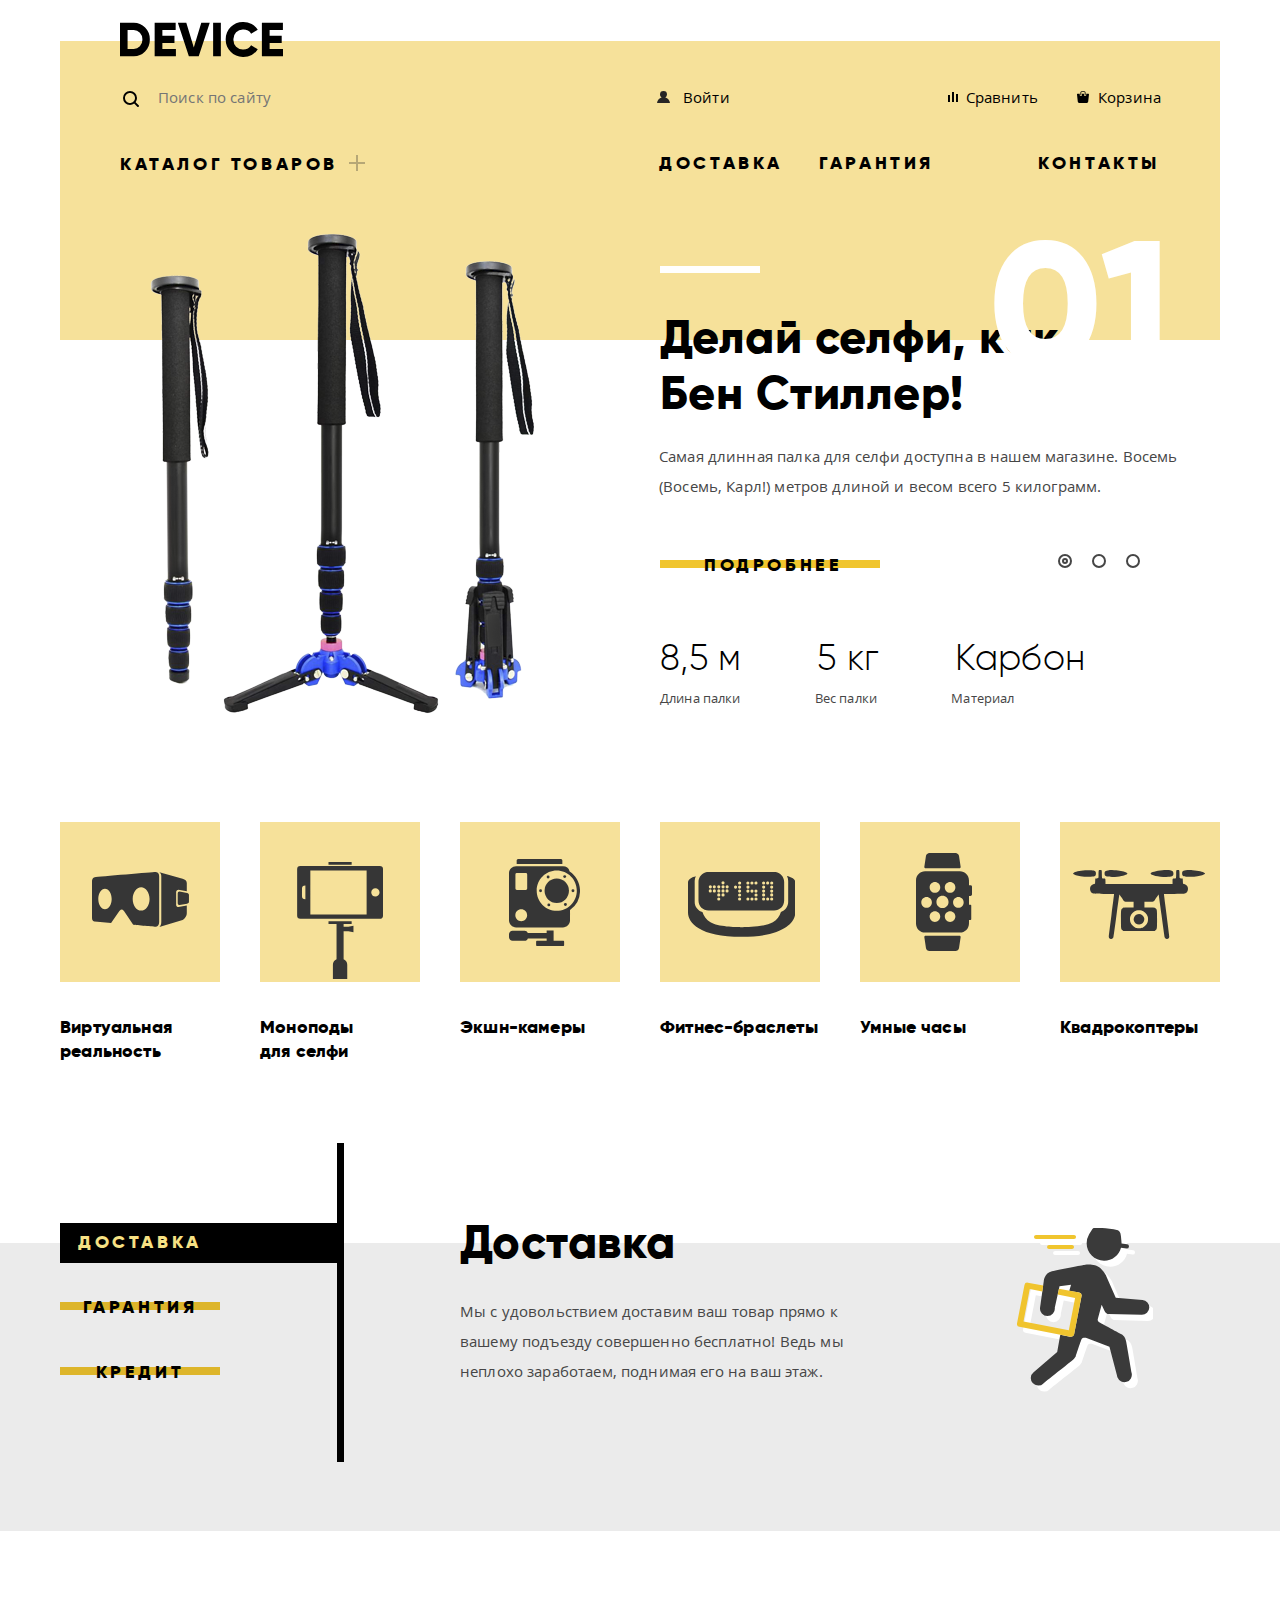
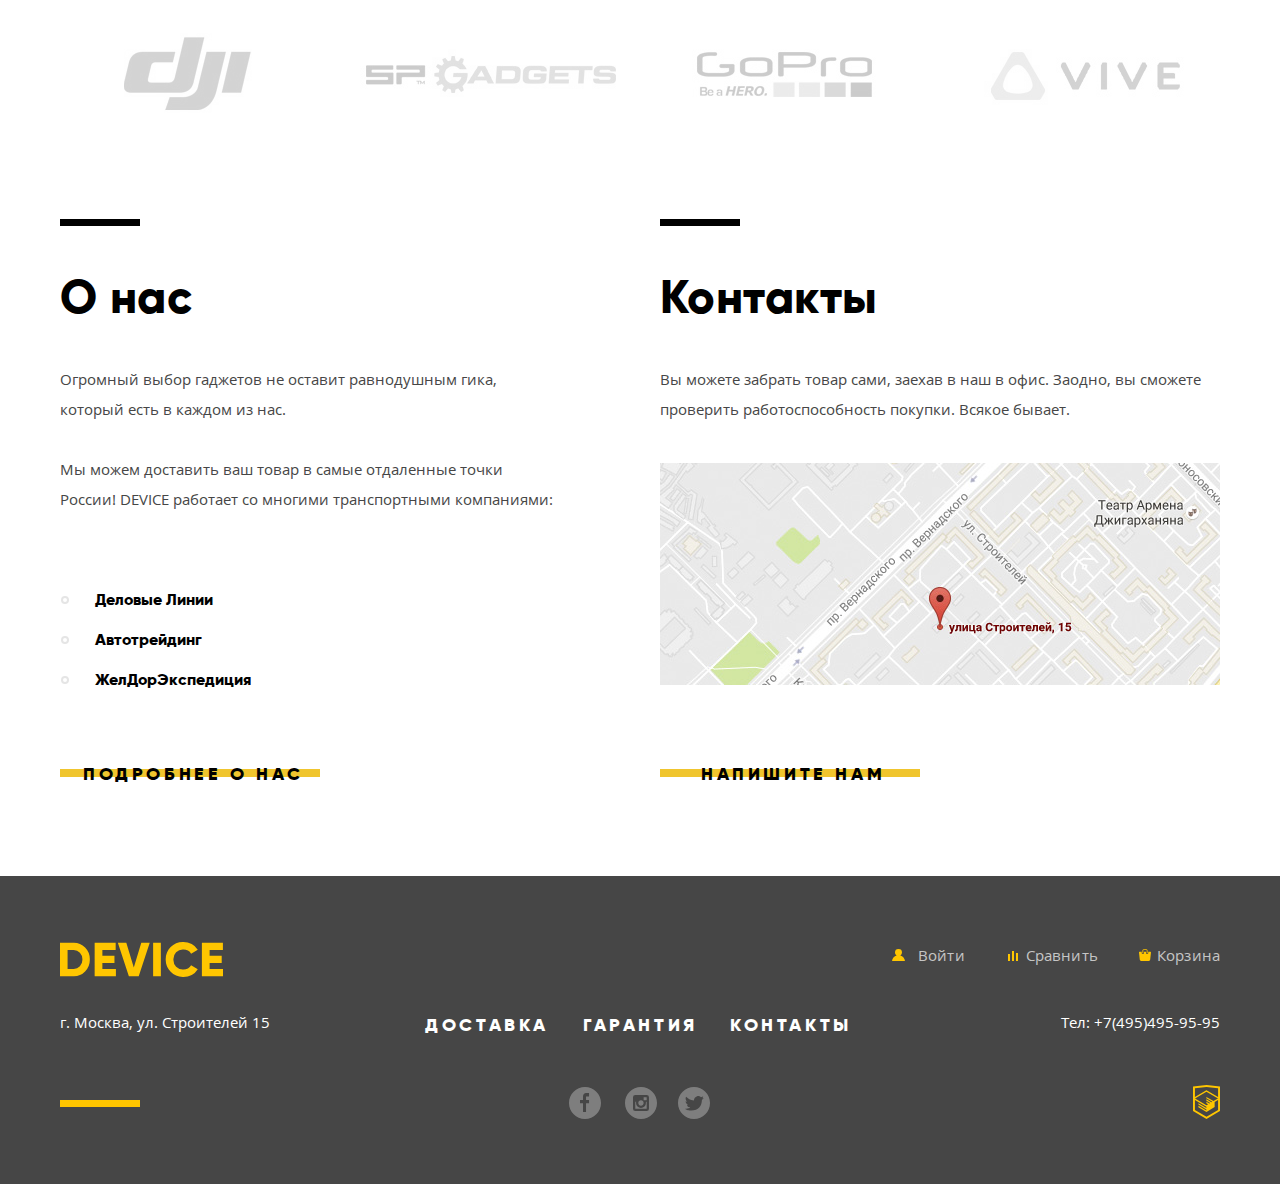
==== commit bd091d80: "добавлен js, префиксы" ====
--- a/index.html
+++ b/index.html
@@ -88,6 +88,8 @@
                 class="slider-image"
                 src="img/slider-1-png.png"
                 alt="Фото селфи-палки"
+                width="384"
+                height="486"
               />
               <div class="slider-content-wrapper">
                 <h3 class="slider-title">Делай селфи, как Бен Стиллер!</h3>
@@ -116,6 +118,8 @@
                 class="slider-image"
                 src="img/slider-2-png.png"
                 alt="Фото фитнес-браслета"
+                width="345"
+                height="485"
               />
               <div class="slider-content-wrapper">
                 <h3 class="slider-title">Худеем правильно!</h3>
@@ -139,6 +143,8 @@
                 class="slider-image"
                 src="img/slider-3-png.png"
                 alt="Фото квадрокоптера"
+                width="526"
+                height="334"
               />
               <div class="slider-content-wrapper">
                 <h3 class="slider-title">
@@ -392,9 +398,9 @@
               <li><a href="contacts.html">Контакты</a></li>
             </ul>
           </div>
-          <p class="contact-number-ct">
+          <a href="tel:+74954959595" class="contact-number-ct">
             Тел: +7(495)495-95-95
-          </p>
+          </a>
         </div>
         <div class="footer-buttom">
           <div class="yellow-line"></div>
@@ -424,7 +430,7 @@
       </div>
     </footer>
 
-    <section class="modal modal-form">
+    <section class="modal modal-form modal-hidden">
       <form action="https://echo.htmlacademy.ru" method="post">
         <div class="contact-form-modal">
           <p class="modal-item-1">
@@ -472,10 +478,11 @@
       <button class="modal-close" type="button"></button>
     </section>
 
-    <section class="modal-2 modal-form-2">
+    <section class="modal-2 modal-form-2 modal-hidden">
       <button class="modal-close-2" type="button"></button>
-      <img class="big-map-modal" src="img/map-big-jpg.jpg" alt="Карта"/>
+      <img class="big-map-modal" src="img/map-big-jpg.jpg" alt="Карта" width="960" height="559"/>
     </section>
+    <script type="text/javascript" src="js/script.js"></script>
   </body>
 </html>
 
--- a/css/style.css
+++ b/css/style.css
@@ -61,14 +61,16 @@
 }
 
 .container {
-  box-sizing: border-box;
+  -webkit-box-sizing: border-box;
+          box-sizing: border-box;
   width: 1160px;
   margin: 0 auto;
   position: relative;
 }
 
 .container-sort {
-  box-sizing: border-box;
+  -webkit-box-sizing: border-box;
+          box-sizing: border-box;
   margin: 0 auto;
   margin-top: 47px;
 }
@@ -103,15 +105,23 @@
 }
 
 .form-wrapper {
-  display: flex;
-  padding: 0;
-  margin: 0;
-  justify-content: space-between;
+  display: -webkit-box;
+  display: -ms-flexbox;
+  display: flex;
+  padding: 0;
+  margin: 0;
+  -webkit-box-pack: justify;
+      -ms-flex-pack: justify;
+          justify-content: space-between;
 }
 
 .user-nav-wrapper {
-  display: flex;
-  justify-content: space-between;
+  display: -webkit-box;
+  display: -ms-flexbox;
+  display: flex;
+  -webkit-box-pack: justify;
+      -ms-flex-pack: justify;
+          justify-content: space-between;
   margin-top: 18px;
 }
 
@@ -135,13 +145,18 @@
 }
 
 .user-list-wrapper {
-  display: flex;
-  flex-wrap: wrap;
+  display: -webkit-box;
+  display: -ms-flexbox;
+  display: flex;
+  -ms-flex-wrap: wrap;
+      flex-wrap: wrap;
   padding: 0;
   margin: 0;
 }
 
 .user-list {
+  display: -webkit-box;
+  display: -ms-flexbox;
   display: flex;
   margin: 0;
   padding: 0;
@@ -197,6 +212,8 @@
 }
 
 .purchase-list {
+  display: -webkit-box;
+  display: -ms-flexbox;
   display: flex;
   margin: 0;
   padding: 0;
@@ -271,8 +288,12 @@
 }
 
 .nav-list {
-  display: flex;
-  justify-content: space-between;
+  display: -webkit-box;
+  display: -ms-flexbox;
+  display: flex;
+  -webkit-box-pack: justify;
+      -ms-flex-pack: justify;
+          justify-content: space-between;
   margin: 0;
   padding: 0;
   margin-top: 24px;
@@ -349,6 +370,8 @@
 }
 
 .pzd-wrapper {
+  display: -webkit-box;
+  display: -ms-flexbox;
   display: flex;
   position: absolute;
   width: 1160px;
@@ -438,6 +461,8 @@
 }
 
 .pzd-wrapper-catalog {
+  display: -webkit-box;
+  display: -ms-flexbox;
   display: flex;
   position: absolute;
   width: 1161px;
@@ -570,8 +595,12 @@
 }
 
 .container-main {
-  display: flex;
-  justify-content: space-between;
+  display: -webkit-box;
+  display: -ms-flexbox;
+  display: flex;
+  -webkit-box-pack: justify;
+      -ms-flex-pack: justify;
+          justify-content: space-between;
   padding-top: 27px;
   /*outline: 2px solid green;*/
 }
@@ -646,6 +675,8 @@
 }
 
 .details {
+  display: -webkit-box;
+  display: -ms-flexbox;
   display: flex;
   margin: 0;
   padding: 0;
@@ -759,6 +790,8 @@
 }
 
 .contact-form {
+  display: -webkit-box;
+  display: -ms-flexbox;
   display: flex;
   margin: 0;
   padding: 0;
@@ -826,21 +859,31 @@
 /* классы в footer начало */
 
 .user-nav-footer {
-  display: flex;
-  justify-content: space-between;
+  display: -webkit-box;
+  display: -ms-flexbox;
+  display: flex;
+  -webkit-box-pack: justify;
+      -ms-flex-pack: justify;
+          justify-content: space-between;
   padding-top: 1px;
   margin-bottom: 15px;
   /*outline: 2px solid fuchsia;*/
 }
 
 .footer-user-wrapper {
-  display: flex;
-  justify-content: flex-end;
+  display: -webkit-box;
+  display: -ms-flexbox;
+  display: flex;
+  -webkit-box-pack: end;
+      -ms-flex-pack: end;
+          justify-content: flex-end;
   margin-top: 15px;
   /*outline: 2px solid blue;*/
 }
 
 .footer-ul {
+  display: -webkit-box;
+  display: -ms-flexbox;
   display: flex;
   margin: 0;
   padding: 0;
@@ -898,6 +941,8 @@
 }
 
 .footer-pl {
+  display: -webkit-box;
+  display: -ms-flexbox;
   display: flex;
   margin: 0;
   padding: 0;
@@ -992,8 +1037,12 @@
 }
 
 .footer-inf-part {
-  display: flex;
-  justify-content: space-between;
+  display: -webkit-box;
+  display: -ms-flexbox;
+  display: flex;
+  -webkit-box-pack: justify;
+      -ms-flex-pack: justify;
+          justify-content: space-between;
   margin: 0;
   padding: 0;
   margin-top: 16px;
@@ -1001,8 +1050,12 @@
 }
 
 .footer-inf-part-ct {
-  display: flex;
-  justify-content: space-between;
+  display: -webkit-box;
+  display: -ms-flexbox;
+  display: flex;
+  -webkit-box-pack: justify;
+      -ms-flex-pack: justify;
+          justify-content: space-between;
   margin: 0;
   padding: 0;
   margin-top: 14px;
@@ -1010,6 +1063,8 @@
 }
 
 .adress-ct {
+  display: -webkit-box;
+  display: -ms-flexbox;
   display: flex;
   margin: 0;
   padding: 0;
@@ -1026,12 +1081,16 @@
 }
 
 .footer-nl-ct {
+  display: -webkit-box;
+  display: -ms-flexbox;
   display: flex;
   margin: 0;
   padding: 0;
   margin-top: 17px;
   list-style: none;
-  justify-content: space-between;
+  -webkit-box-pack: justify;
+      -ms-flex-pack: justify;
+          justify-content: space-between;
 }
 
 .footer-nl-ct li:nth-of-type(1) {
@@ -1079,23 +1138,32 @@
   margin-top: 10px;
   margin-left: 5px;
   color: #ffffff;
+  text-decoration: none;
 }
 
 .footer-buttom-ct {
+  display: -webkit-box;
+  display: -ms-flexbox;
   display: flex;
   margin: 0;
   padding: 0;
   margin-top: 37px;
-  justify-content: space-between;
+  -webkit-box-pack: justify;
+      -ms-flex-pack: justify;
+          justify-content: space-between;
   /*outline: 2px solid green;*/
 }
 
 .social-link-ct {
+  display: -webkit-box;
+  display: -ms-flexbox;
   display: flex;
   margin: 0;
   padding: 0;
   margin-left: -4px;
-  justify-content: space-between;
+  -webkit-box-pack: justify;
+      -ms-flex-pack: justify;
+          justify-content: space-between;
   text-decoration: none;
   list-style: none;
   /*outline: 2px solid green;*/
@@ -1213,14 +1281,20 @@
 }
 
 .footer-information {
-  display: flex;
-  justify-content: space-between;
+  display: -webkit-box;
+  display: -ms-flexbox;
+  display: flex;
+  -webkit-box-pack: justify;
+      -ms-flex-pack: justify;
+          justify-content: space-between;
   margin: 0;
   padding: 0;
   list-style: none;
 }
 
 .adress-information {
+  display: -webkit-box;
+  display: -ms-flexbox;
   display: flex;
   margin: 0;
   padding: 0;
@@ -1228,6 +1302,8 @@
 }
 
 .footer-nl-information {
+  display: -webkit-box;
+  display: -ms-flexbox;
   display: flex;
   margin: 0;
   padding: 0;
@@ -1286,12 +1362,16 @@
 }
 
 .super-container {
+  display: -webkit-box;
+  display: -ms-flexbox;
   display: flex;
   padding: 0;
   margin: 0;
   margin-top: 114px;
   margin-bottom: 270px;
-  justify-content: space-between;
+  -webkit-box-pack: justify;
+      -ms-flex-pack: justify;
+          justify-content: space-between;
   /*outline: 2px dotted pink;*/
 }
 
@@ -1307,21 +1387,34 @@
 }
 
 .div-list {
+  display: -webkit-box;
+  display: -ms-flexbox;
   display: flex;
   padding: 0;
   margin: 0;
   margin-bottom: 15px;
-  justify-content: space-between;
+  -webkit-box-pack: justify;
+      -ms-flex-pack: justify;
+          justify-content: space-between;
   /*outline: 2px solid brown;*/
 }
 
 .flex-container {
-  display: flex;
-  flex-direction: row;
-  justify-content: center;
+  display: -webkit-box;
+  display: -ms-flexbox;
+  display: flex;
+  -webkit-box-orient: horizontal;
+  -webkit-box-direction: normal;
+      -ms-flex-direction: row;
+          flex-direction: row;
+  -webkit-box-pack: center;
+      -ms-flex-pack: center;
+          justify-content: center;
 }
 
 .list-nav {
+  display: -webkit-box;
+  display: -ms-flexbox;
   display: flex;
   padding: 0;
   margin: 0;
@@ -1431,6 +1524,8 @@
 }
 
 .black-line-cost {
+  display: -webkit-box;
+  display: -ms-flexbox;
   display: flex;
   margin: 0;
   padding: 0;
@@ -1455,6 +1550,8 @@
 }
 
 .black-line-color {
+  display: -webkit-box;
+  display: -ms-flexbox;
   display: flex;
   margin: 0;
   padding: 0;
@@ -1479,6 +1576,8 @@
 }
 
 .black-line-bluetooth {
+  display: -webkit-box;
+  display: -ms-flexbox;
   display: flex;
   margin: 0;
   padding: 0;
@@ -1552,7 +1651,10 @@
   position: relative;
   display: block;
   cursor: pointer;
-  user-select: none;
+  -webkit-user-select: none;
+     -moz-user-select: none;
+      -ms-user-select: none;
+          user-select: none;
 }
 
 .submit-button {
@@ -1575,10 +1677,13 @@
  */
 
 .filter-head {
-  box-sizing: border-box;
+  -webkit-box-sizing: border-box;
+          box-sizing: border-box;
   height: 71px;
   /*flex-grow: 2;*/
-  align-self: stretch;
+  -ms-flex-item-align: stretch;
+      -ms-grid-row-align: stretch;
+      align-self: stretch;
   margin: 0;
   padding: 0;
   padding-top: 23px;
@@ -1645,7 +1750,10 @@
   position: relative;
   display: block;
   cursor: pointer;
-  user-select: none;
+  -webkit-user-select: none;
+     -moz-user-select: none;
+      -ms-user-select: none;
+          user-select: none;
 }
 
 .filter-input {
@@ -1744,11 +1852,15 @@
 }
 
 .sort-func {
+  display: -webkit-box;
+  display: -ms-flexbox;
   display: flex;
   padding: 0;
   margin: 0;
   margin-top: 24px;
-  justify-content: space-between;
+  -webkit-box-pack: justify;
+      -ms-flex-pack: justify;
+          justify-content: space-between;
   list-style: none;
 }
 
@@ -1784,11 +1896,15 @@
 }
 
 .sort-func-2 {
+  display: -webkit-box;
+  display: -ms-flexbox;
   display: flex;
   padding: 0;
   margin: 0;
   margin-top: 24px;
-  justify-content: space-between;
+  -webkit-box-pack: justify;
+      -ms-flex-pack: justify;
+          justify-content: space-between;
   list-style: none;
 }
 
@@ -1861,8 +1977,11 @@
 }
 
 .items-description {
-  display: flex;
-  flex-wrap: wrap;
+  display: -webkit-box;
+  display: -ms-flexbox;
+  display: flex;
+  -ms-flex-wrap: wrap;
+      flex-wrap: wrap;
   width: 833px;
   padding: 0;
   margin: 0;
@@ -1918,12 +2037,16 @@
 }
 
 .item-text {
+  display: -webkit-box;
+  display: -ms-flexbox;
   display: flex;
   padding: 0;
   margin: 0;
   margin-top: 28px;
   width: 360px;
-  justify-content: space-between;
+  -webkit-box-pack: justify;
+      -ms-flex-pack: justify;
+          justify-content: space-between;
 }
 
 .price-items {
@@ -1943,8 +2066,12 @@
 }
 
 .footer-inf-wrap {
-  display: flex;
-  justify-content: space-between;
+  display: -webkit-box;
+  display: -ms-flexbox;
+  display: flex;
+  -webkit-box-pack: justify;
+      -ms-flex-pack: justify;
+          justify-content: space-between;
   margin: 0;
   padding: 0;
   list-style: none;
@@ -1972,25 +2099,35 @@
 }
 
 .nav-footer {
+  display: -webkit-box;
+  display: -ms-flexbox;
   display: flex;
   margin: 0;
   padding: 0;
   padding-top: 1px;
   margin-bottom: 15px;
-  justify-content: space-between;
+  -webkit-box-pack: justify;
+      -ms-flex-pack: justify;
+          justify-content: space-between;
   list-style: none;
 }
 
 .info-user {
+  display: -webkit-box;
+  display: -ms-flexbox;
   display: flex;
   margin: 0;
   padding: 0;
   margin-top: -4px;
-  justify-content: space-between;
+  -webkit-box-pack: justify;
+      -ms-flex-pack: justify;
+          justify-content: space-between;
   list-style: none;
 }
 
 .info-wrapper {
+  display: -webkit-box;
+  display: -ms-flexbox;
   display: flex;
   margin: 0;
   padding: 0;
@@ -2062,6 +2199,8 @@
 /*----------------------------*/
 
 .purchase-footer {
+  display: -webkit-box;
+  display: -ms-flexbox;
   display: flex;
   margin: 0;
   padding: 0;
@@ -2200,27 +2339,39 @@
 }
 
 .buttom-login-link {
-  display: flex;
-  margin: 0;
-  padding: 0;
-  justify-content: space-between;
+  display: -webkit-box;
+  display: -ms-flexbox;
+  display: flex;
+  margin: 0;
+  padding: 0;
+  -webkit-box-pack: justify;
+      -ms-flex-pack: justify;
+          justify-content: space-between;
 }
 
 .footer-buttom {
+  display: -webkit-box;
+  display: -ms-flexbox;
   display: flex;
   margin: 0;
   padding: 0;
   margin-top: 35px;
-  justify-content: space-between;
+  -webkit-box-pack: justify;
+      -ms-flex-pack: justify;
+          justify-content: space-between;
   /*outline: 2px solid green;*/
 }
 
 .social-link {
+  display: -webkit-box;
+  display: -ms-flexbox;
   display: flex;
   margin: 0;
   padding: 0;
   margin-left: -4px;
-  justify-content: space-between;
+  -webkit-box-pack: justify;
+      -ms-flex-pack: justify;
+          justify-content: space-between;
   text-decoration: none;
   list-style: none;
   /*outline: 2px solid green;*/
@@ -2369,13 +2520,18 @@
 }
 
 .user-list-wrapper-cat {
-  display: flex;
-  flex-wrap: wrap;
+  display: -webkit-box;
+  display: -ms-flexbox;
+  display: flex;
+  -ms-flex-wrap: wrap;
+      flex-wrap: wrap;
   padding: 0;
   margin: 0;
 }
 
 .user-list-cat {
+  display: -webkit-box;
+  display: -ms-flexbox;
   display: flex;
   margin: 0;
   padding: 0;
@@ -2444,6 +2600,8 @@
 }
 
 .purchase-list-cat {
+  display: -webkit-box;
+  display: -ms-flexbox;
   display: flex;
   margin: 0;
   padding: 0;
@@ -2537,6 +2695,8 @@
 }
 
 .white-line {
+  display: -webkit-box;
+  display: -ms-flexbox;
   display: flex;
   margin: 0;
   padding: 0;
@@ -2561,6 +2721,8 @@
 }
 
 .yellow-line {
+  display: -webkit-box;
+  display: -ms-flexbox;
   display: flex;
   margin: 0;
   padding: 0;
@@ -2584,6 +2746,8 @@
 }
 
 .yellow-line-ct {
+  display: -webkit-box;
+  display: -ms-flexbox;
   display: flex;
   margin: 0;
   padding: 0;
@@ -2607,6 +2771,8 @@
 }
 
 .grey-line-1 {
+  display: -webkit-box;
+  display: -ms-flexbox;
   display: flex;
   margin: 0;
   padding: 0;
@@ -2630,6 +2796,8 @@
 }
 
 .grey-line-2 {
+  display: -webkit-box;
+  display: -ms-flexbox;
   display: flex;
   margin: 0;
   padding: 0;
@@ -2653,7 +2821,8 @@
 }
 
 .search-input {
-  box-sizing: border-box;
+  -webkit-box-sizing: border-box;
+          box-sizing: border-box;
   width: 356px;
   height: 49px;
   font-family: "OpenSans", "Arial", sans-serif;
@@ -2703,7 +2872,8 @@
 
 .search-button {
   display: none;
-  box-sizing: border-box;
+  -webkit-box-sizing: border-box;
+          box-sizing: border-box;
   height: 49px;
   font-family: OpenSans;
   font-size: 15px;
@@ -2738,8 +2908,8 @@
 }
 
 .modal {
-  display: none;
-  box-sizing: border-box;
+  -webkit-box-sizing: border-box;
+          box-sizing: border-box;
   margin-right: auto;
   margin-left: auto;
   padding-right: 100px;
@@ -2749,7 +2919,12 @@
   background-color: white;
   background-position: 0 0;
   background-repeat: repeat;
-  box-shadow: 0px 10px 20px 0 rgba(4, 6, 6, 0.2);
+  -webkit-box-shadow: 0px 10px 20px 0 rgba(4, 6, 6, 0.2);
+          box-shadow: 0px 10px 20px 0 rgba(4, 6, 6, 0.2);
+}
+
+.modal-hidden {
+  display: none;
 }
 
 .modal-form {
@@ -2782,12 +2957,17 @@
 }
 
 .contact-form-modal {
-  display: flex;
-  flex-wrap: wrap;
+  display: -webkit-box;
+  display: -ms-flexbox;
+  display: flex;
+  -ms-flex-wrap: wrap;
+      flex-wrap: wrap;
   margin: 0;
   padding: 0;
   margin-top: 99px;
-  justify-content: space-between;
+  -webkit-box-pack: justify;
+      -ms-flex-pack: justify;
+          justify-content: space-between;
 }
 
 .modal-item-1 {
@@ -2971,8 +3151,8 @@
 }
 
 .modal-2 {
-  display: none;
-  box-sizing: border-box;
+  -webkit-box-sizing: border-box;
+          box-sizing: border-box;
   margin-right: auto;
   margin-left: auto;
   padding-right: 100px;
@@ -2982,7 +3162,8 @@
   background-color: white;
   background-position: 0 0;
   background-repeat: repeat;
-  box-shadow: 0px 10px 20px 0 rgba(4, 6, 6, 0.2);
+  -webkit-box-shadow: 0px 10px 20px 0 rgba(4, 6, 6, 0.2);
+          box-shadow: 0px 10px 20px 0 rgba(4, 6, 6, 0.2);
 }
 
 .modal-form-2 {
@@ -3024,6 +3205,8 @@
 }
 
 .ss {
+  display: -webkit-box;
+  display: -ms-flexbox;
   display: flex;
   margin: 0;
   padding: 0;
@@ -3032,6 +3215,8 @@
 }
 
 .flex-tt {
+  display: -webkit-box;
+  display: -ms-flexbox;
   display: flex;
   margin: 0;
   padding: 0;
@@ -3048,13 +3233,19 @@
 }
 
 .sort-wrapper {
-  display: flex;
-  margin: 0;
-  padding: 0;
-  justify-content: flex-start;
+  display: -webkit-box;
+  display: -ms-flexbox;
+  display: flex;
+  margin: 0;
+  padding: 0;
+  -webkit-box-pack: start;
+      -ms-flex-pack: start;
+          justify-content: flex-start;
 }
 
 .logo-batch-list {
+  display: -webkit-box;
+  display: -ms-flexbox;
   display: flex;
   margin: 0;
   padding: 0;
@@ -3065,27 +3256,36 @@
 
 .logo-batch-list li {
   margin-right: 40px;
-  filter: grayscale(100%);
+  -webkit-filter: grayscale(100%);
+          filter: grayscale(100%);
   opacity: 0.2;
 }
 
 .logo-batch-list li:hover {
-  filter: grayscale(0%);
+  -webkit-filter: grayscale(0%);
+          filter: grayscale(0%);
   opacity: 1;
 }
 
 .logo-batch-list li:active {
-  filter: grayscale(0%);
+  -webkit-filter: grayscale(0%);
+          filter: grayscale(0%);
   opacity: 1;
 }
 
 .flex-wrapper {
-  display: flex;
-  justify-content: space-between;
+  display: -webkit-box;
+  display: -ms-flexbox;
+  display: flex;
+  -webkit-box-pack: justify;
+      -ms-flex-pack: justify;
+          justify-content: space-between;
   /*margin-bottom: 15px;*/
 }
 
 .contact-form-ct {
+  display: -webkit-box;
+  display: -ms-flexbox;
   display: flex;
   margin: 0;
   padding: 0;
@@ -3094,7 +3294,8 @@
 }
 
 .contact-us-ct {
-  box-sizing: border-box;
+  -webkit-box-sizing: border-box;
+          box-sizing: border-box;
   margin: 0;
   padding: 0;
   margin-left: 0;
@@ -3151,8 +3352,11 @@
 }
 
 .list-of-items {
-  display: flex;
-  flex-wrap: wrap;
+  display: -webkit-box;
+  display: -ms-flexbox;
+  display: flex;
+  -ms-flex-wrap: wrap;
+      flex-wrap: wrap;
   margin-left: 133px;
   margin-top: 5px;
   margin-bottom: 77px;
@@ -3166,8 +3370,11 @@
 }
 
 .pagination-list {
-  display: flex;
-  flex-wrap: wrap;
+  display: -webkit-box;
+  display: -ms-flexbox;
+  display: flex;
+  -ms-flex-wrap: wrap;
+      flex-wrap: wrap;
   padding: 0;
   margin: 0;
   margin-left: 186px;
@@ -3405,7 +3612,8 @@
   padding: 0;
   border: 8px solid #ffffff;
   background-color: #ababab;
-  box-shadow: 0 2px 1px 0 #cfcfcf;
+  -webkit-box-shadow: 0 2px 1px 0 #cfcfcf;
+          box-shadow: 0 2px 1px 0 #cfcfcf;
   border-radius: 50%;
   cursor: pointer;
 }
@@ -3464,11 +3672,15 @@
 }
 
 .type-of-items {
+  display: -webkit-box;
+  display: -ms-flexbox;
   display: flex;
   margin: 0;
   padding: 0;
   margin-bottom: 261px;
-  justify-content: space-between;
+  -webkit-box-pack: justify;
+      -ms-flex-pack: justify;
+          justify-content: space-between;
   list-style: none;
 }
 
@@ -3493,7 +3705,8 @@
 }
 
 .image-link {
-  box-sizing: border-box;
+  -webkit-box-sizing: border-box;
+          box-sizing: border-box;
   display: block;
   height: 160px;
   width: 160px;
@@ -3589,8 +3802,12 @@
 }
 
 .services-links-wrapper {
-  display: flex;
-  justify-content: flex-start;
+  display: -webkit-box;
+  display: -ms-flexbox;
+  display: flex;
+  -webkit-box-pack: start;
+      -ms-flex-pack: start;
+          justify-content: flex-start;
   margin-bottom: 15px;
 }
 
@@ -3620,7 +3837,8 @@
 
 .service-button {
   position: relative;
-  box-sizing: border-box;
+  -webkit-box-sizing: border-box;
+          box-sizing: border-box;
   width: 160px;
   height: 40px;
   font-family: Gilroy;
@@ -3784,12 +4002,16 @@
 }
 
 .slider-items {
+  display: -webkit-box;
+  display: -ms-flexbox;
   display: flex;
   margin: 0;
   padding: 0;
   margin-top: 0;
   margin-left: 0;
-  justify-content: space-between;
+  -webkit-box-pack: justify;
+      -ms-flex-pack: justify;
+          justify-content: space-between;
   list-style: none;
   position: relative;
 }
@@ -3875,6 +4097,8 @@
 }
 
 .slider-nav {
+  display: -webkit-box;
+  display: -ms-flexbox;
   display: flex;
   margin: 0;
   padding: 0;
@@ -3937,6 +4161,8 @@
 }
 
 .slider-nav-bullets {
+  display: -webkit-box;
+  display: -ms-flexbox;
   display: flex;
   position: absolute;
   top: 198px;
